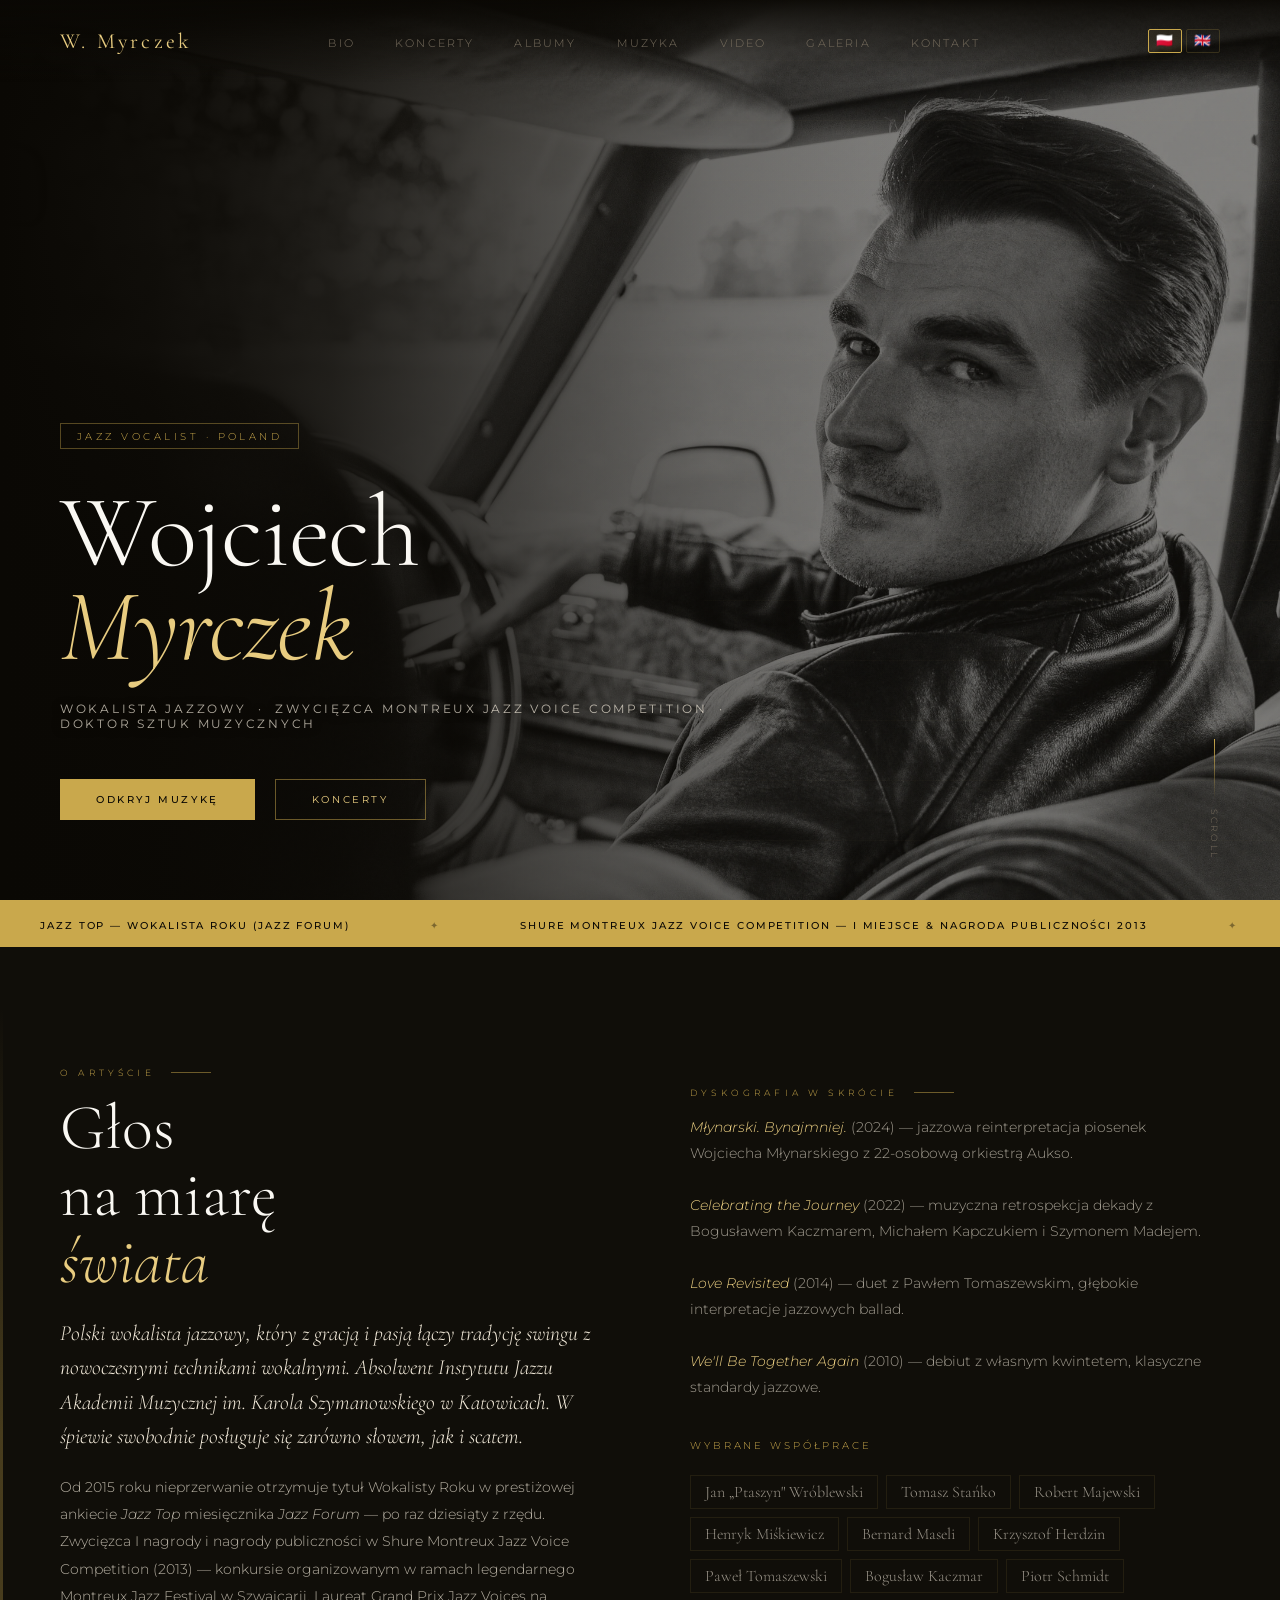
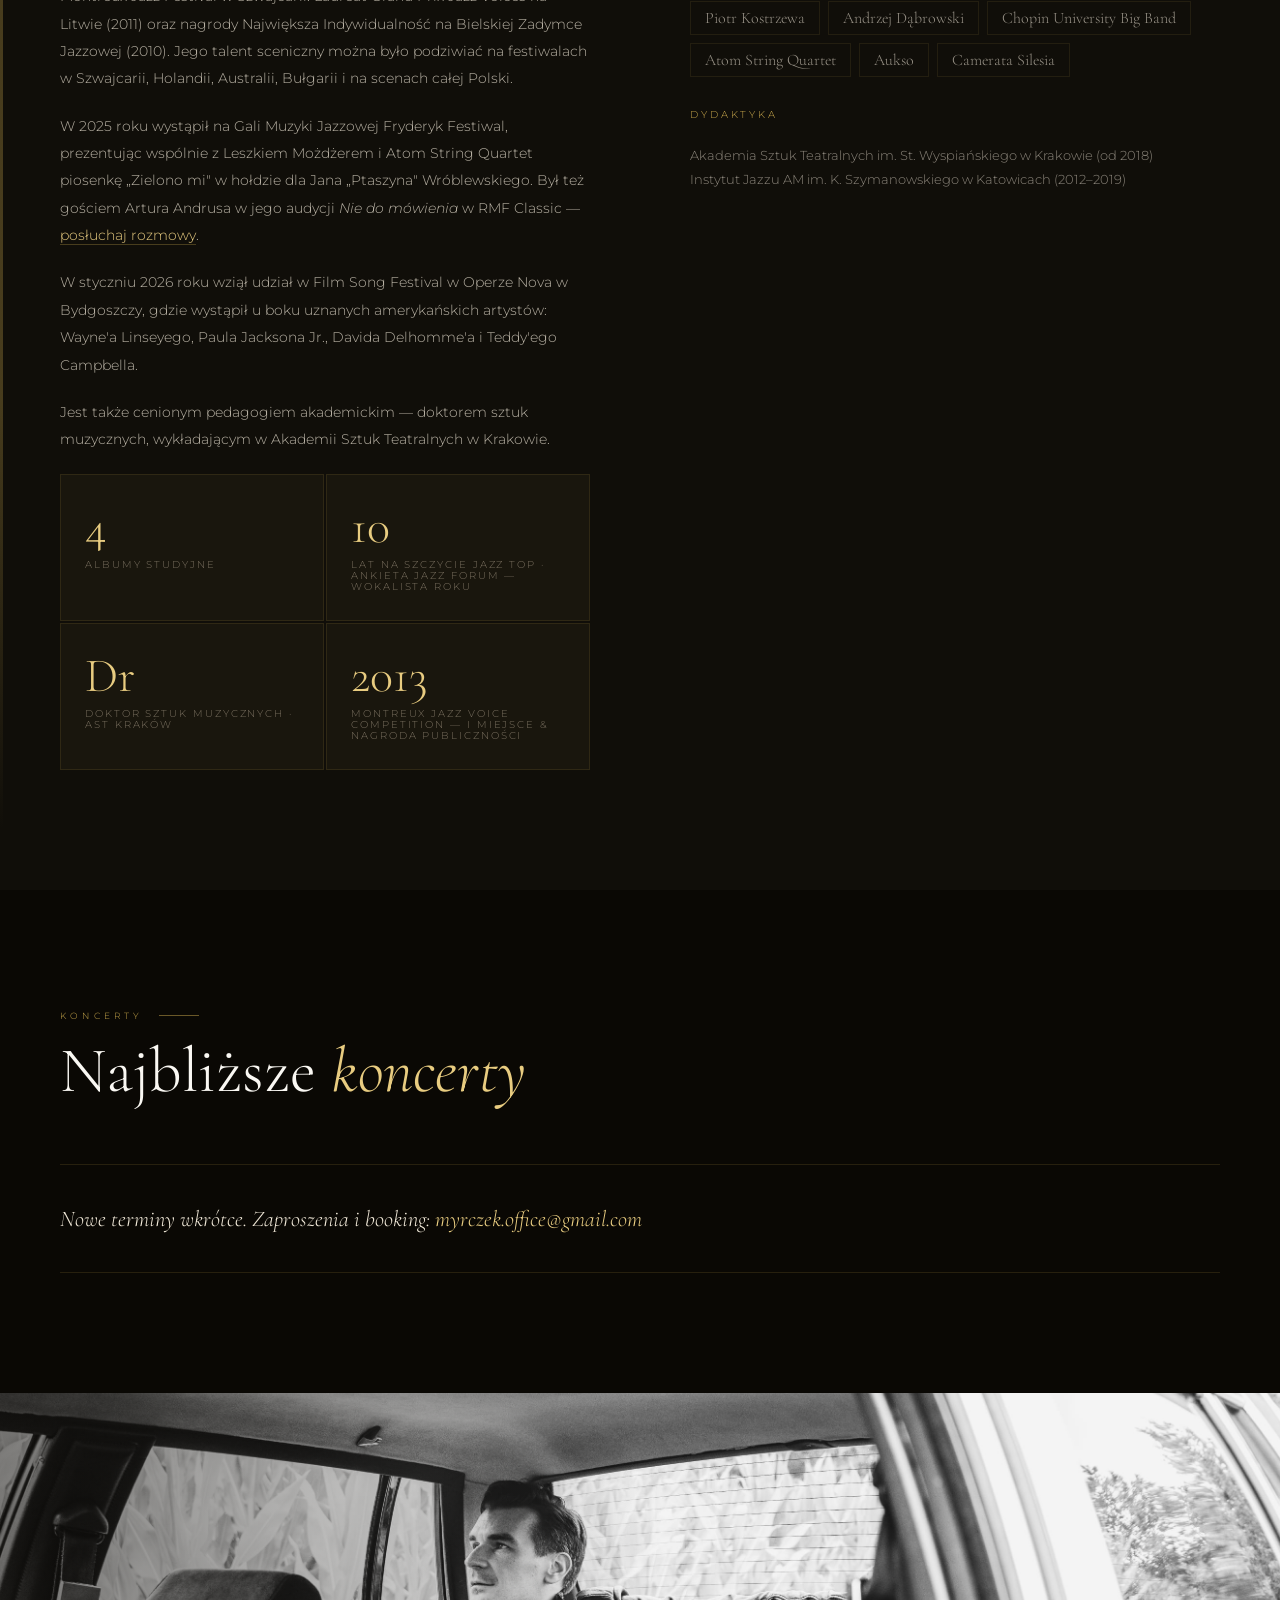
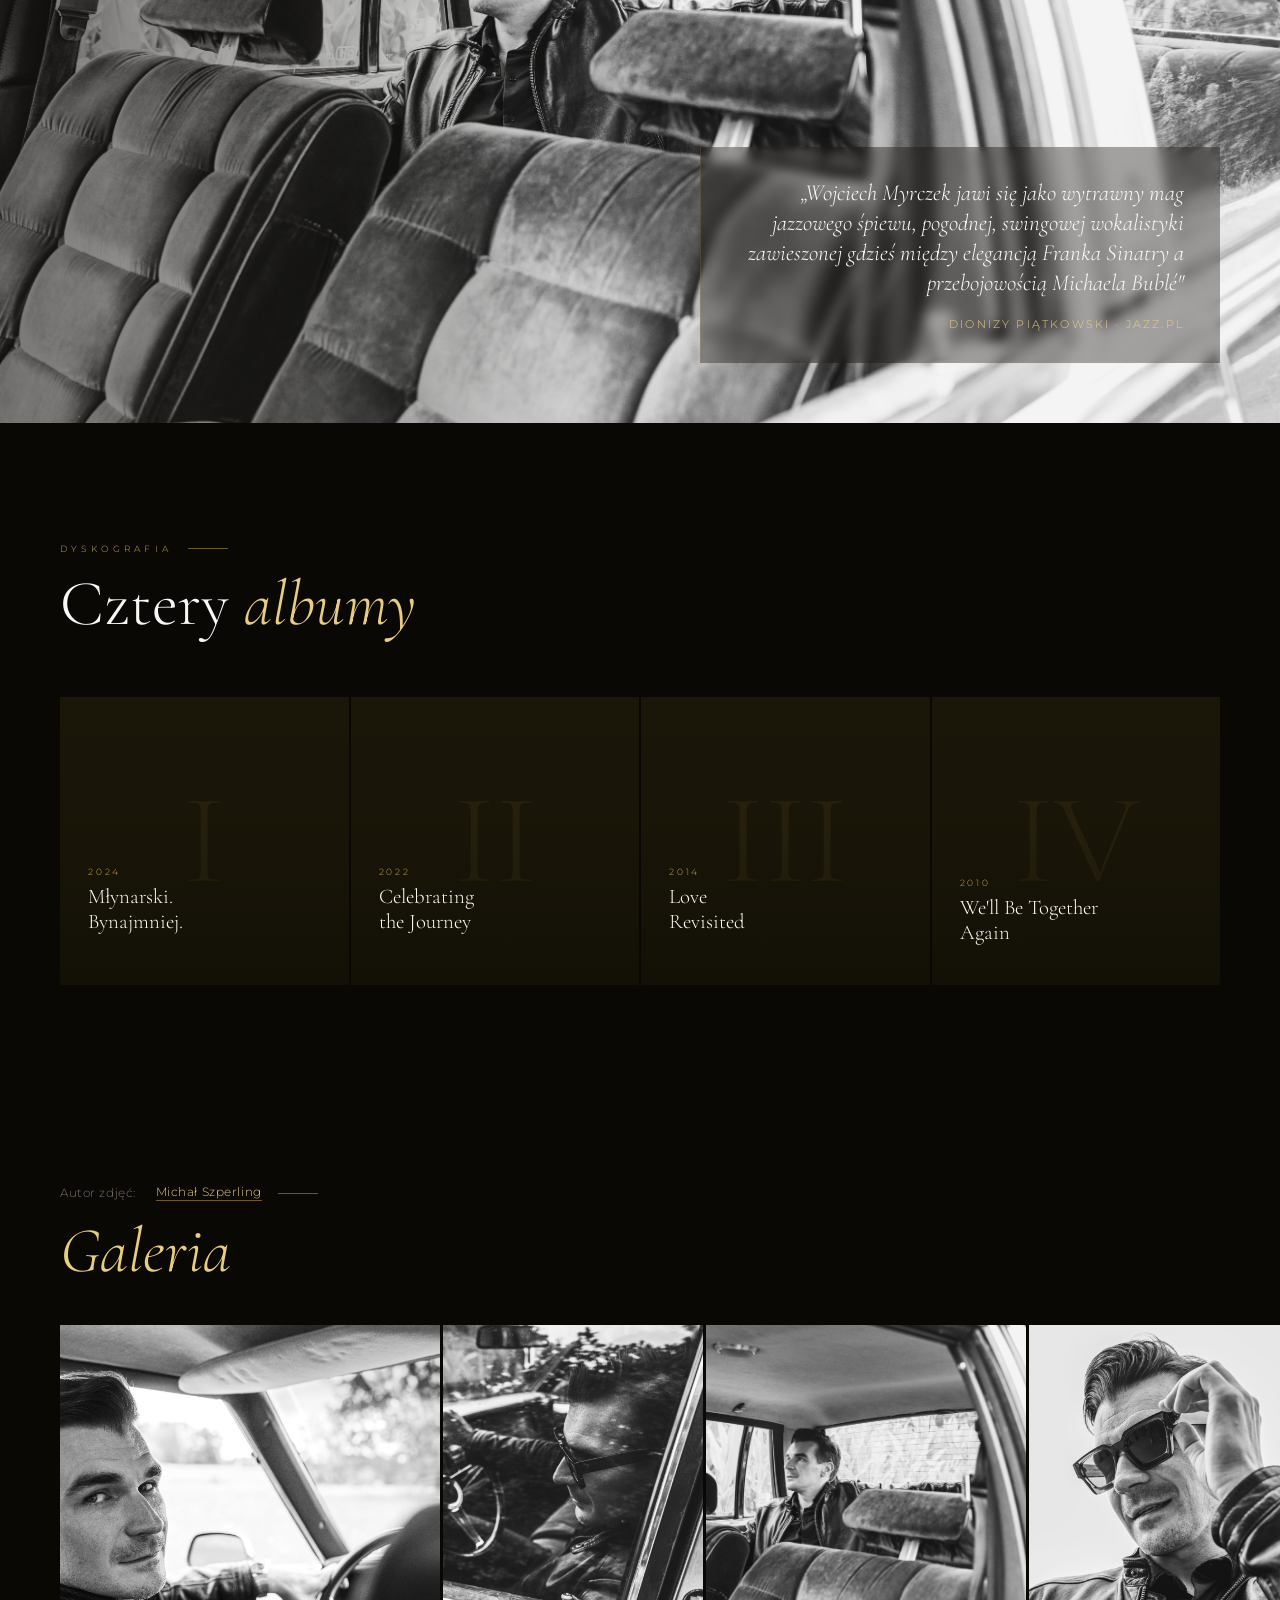
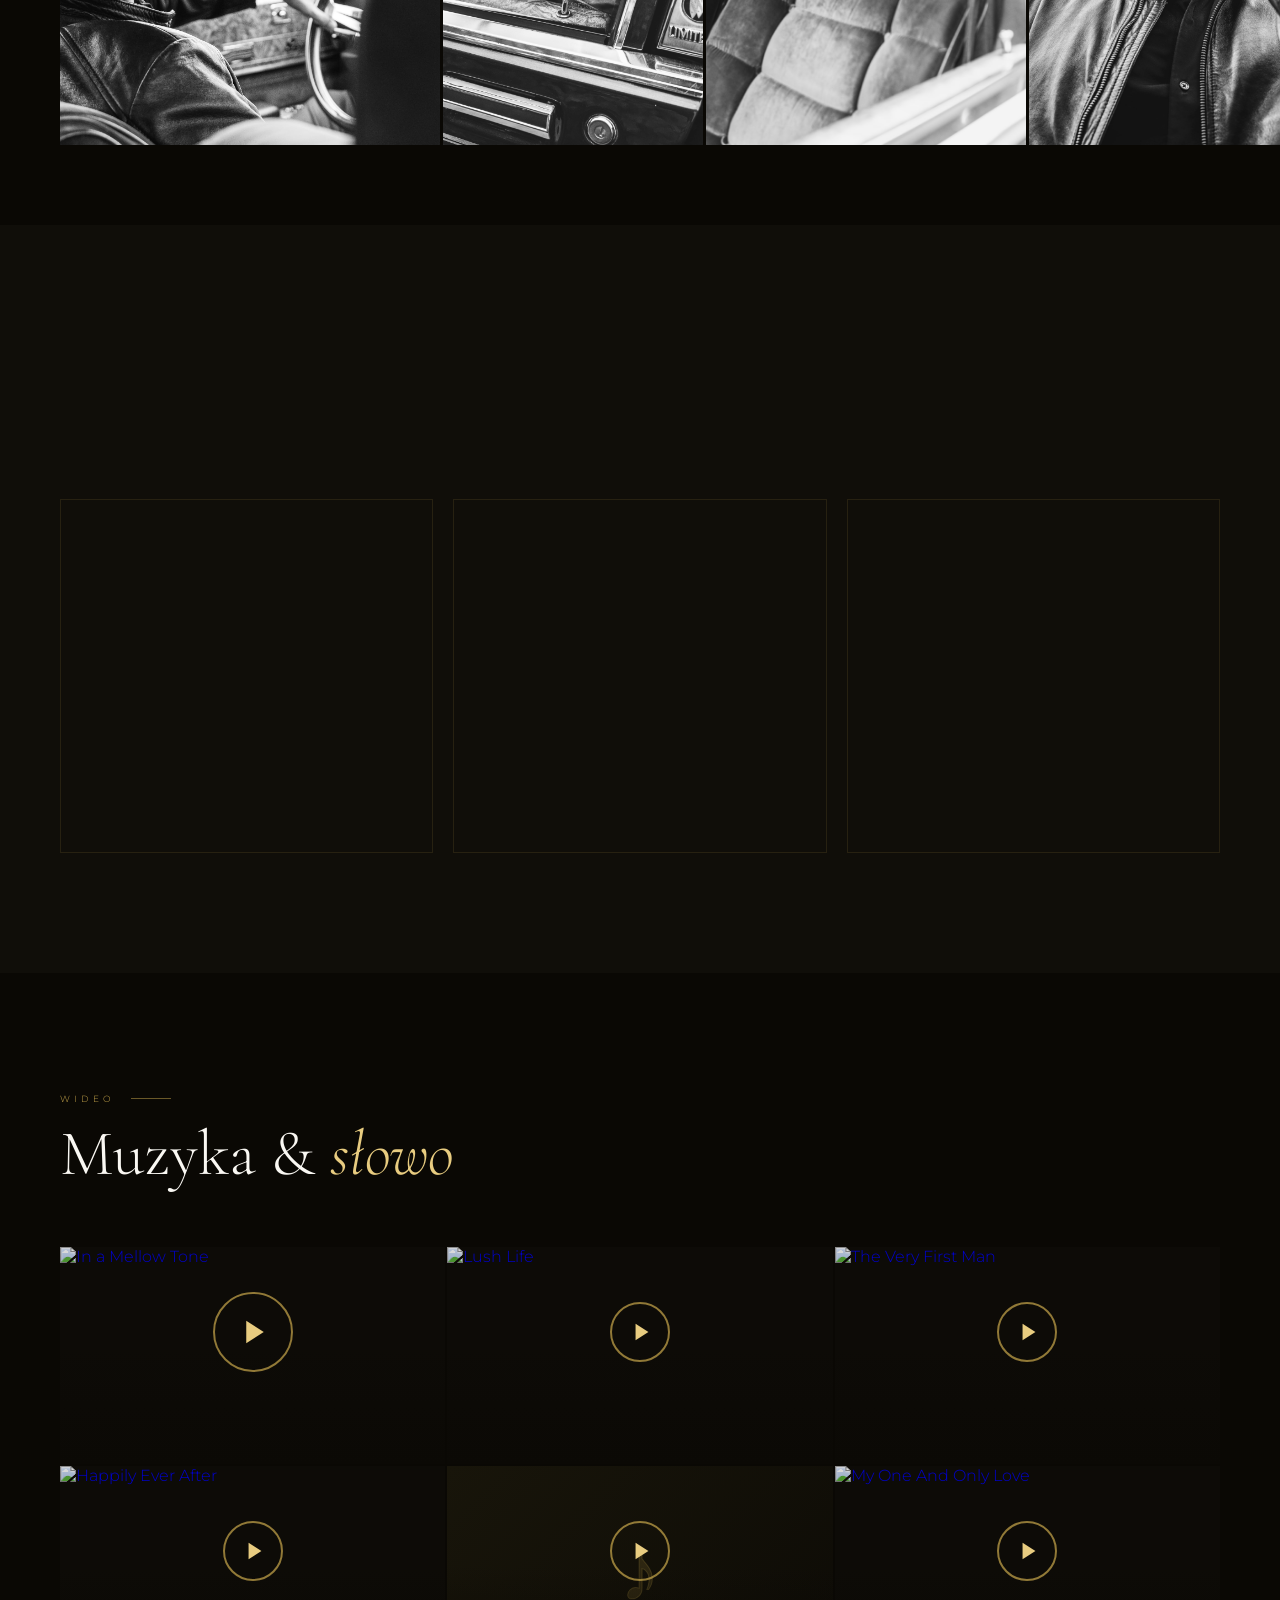
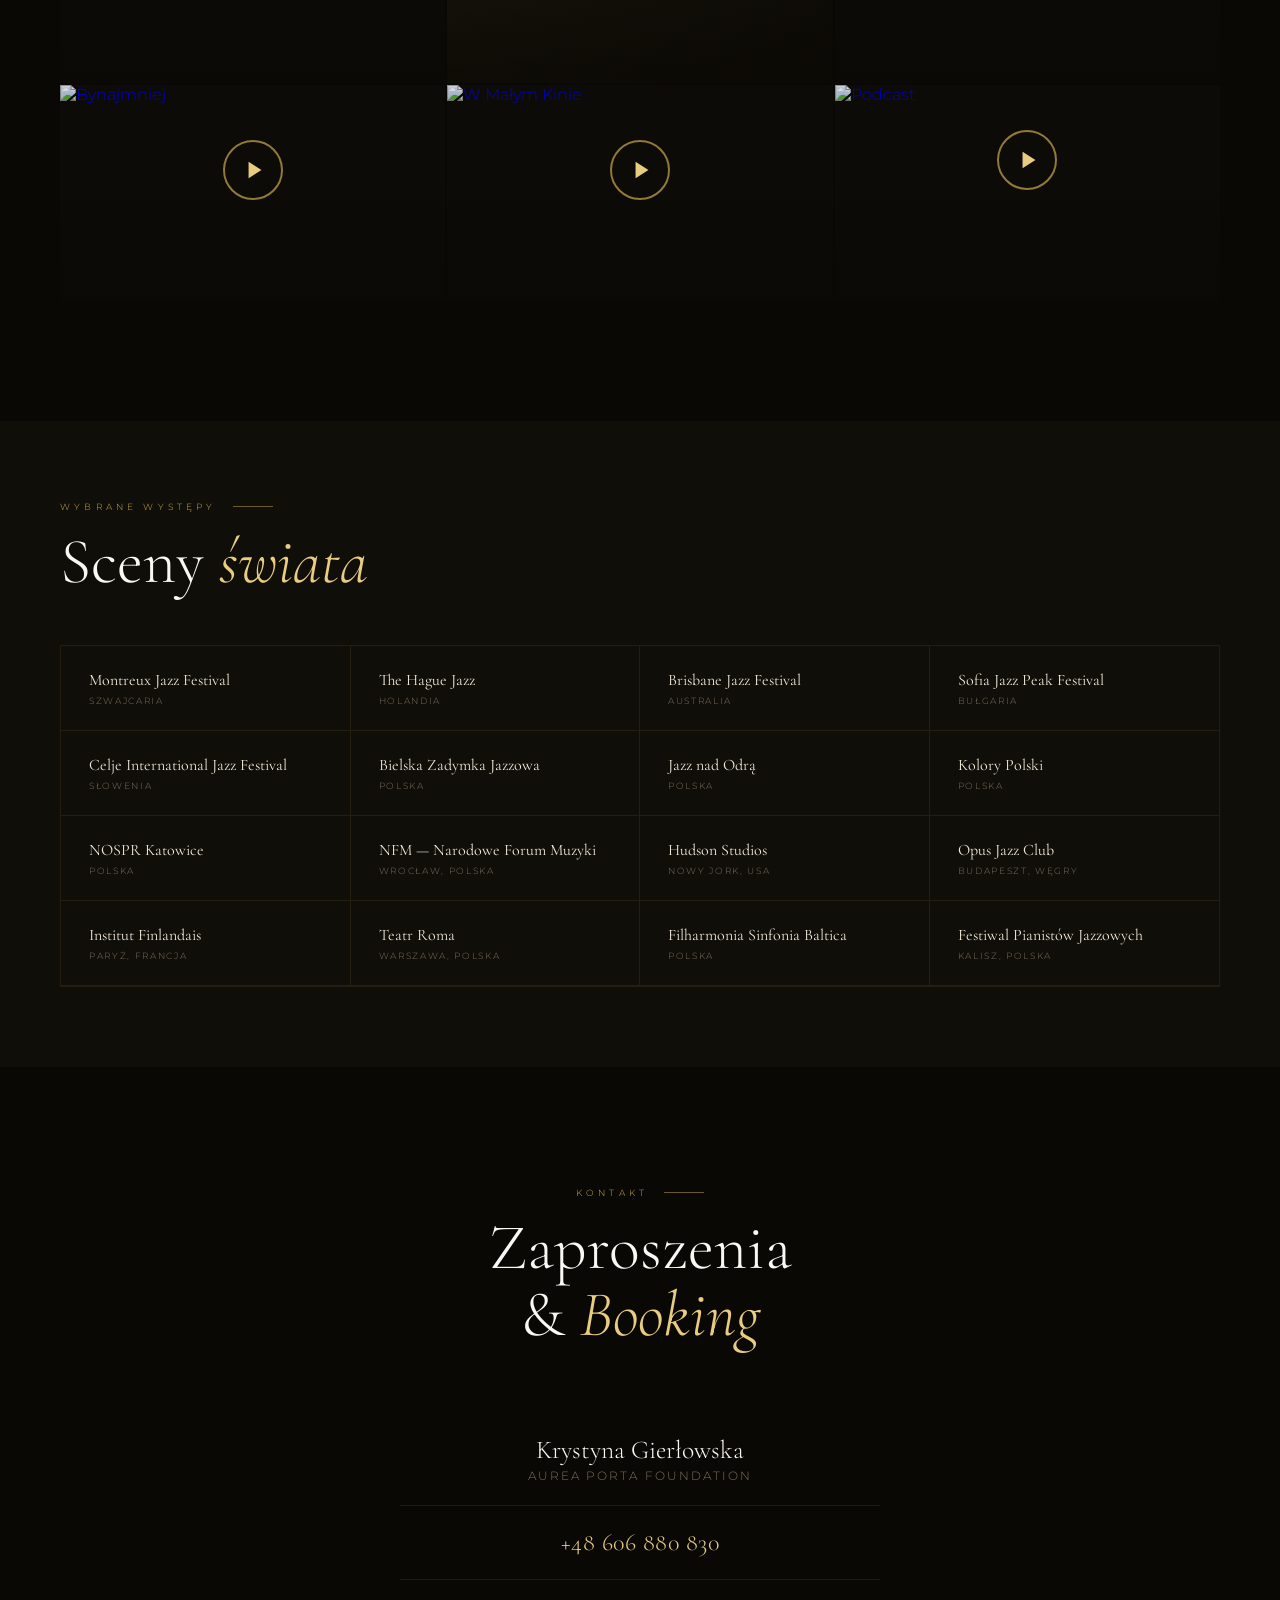
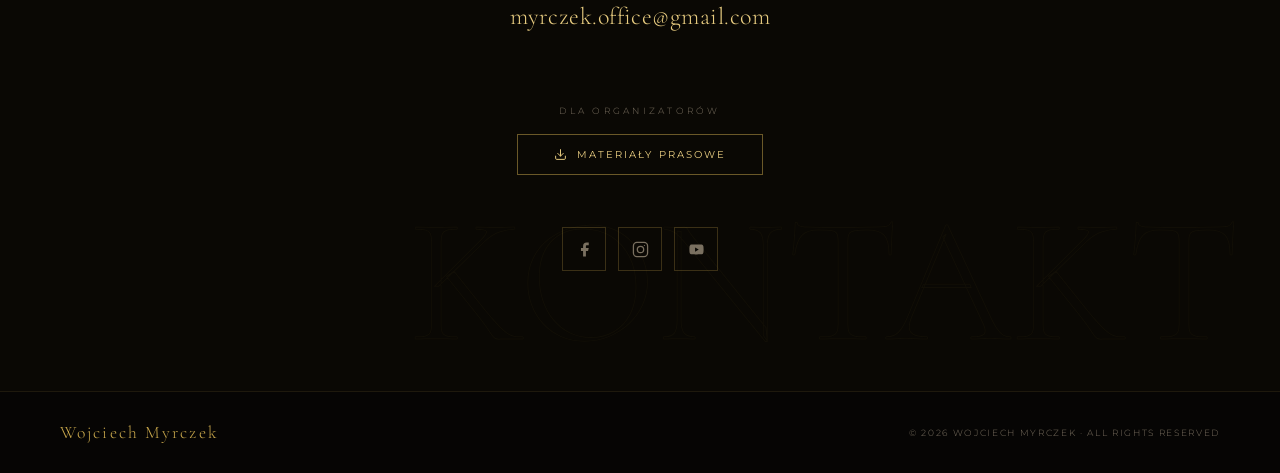
==== index.html @ 0b260fc8 "Nowa struktura: strona PL w /, EN w /en/, wspólne style.css i script.js, zdjęcia w /img/ Stare adres" ====
<!DOCTYPE html>
<html lang="pl">
<head>
<meta charset="UTF-8">
<meta name="viewport" content="width=device-width, initial-scale=1.0">
<meta name="google-site-verification" content="nGr7V4wvsmoVSJk0_-5LWlnEwExOBao1q_NPxGS70pc" />
<title>Wojciech Myrczek — Jazz Vocalist</title>
<meta name="description" content="Wojciech Myrczek – polski wokalista jazzowy. Zwycięzca Montreux Jazz Voice Competition. Wokalista Roku Jazz Forum 2015–2024. Doktor sztuk muzycznych.">
<link rel="canonical" href="https://myrczek.com/">
<link rel="alternate" hreflang="pl" href="https://myrczek.com/">
<link rel="alternate" hreflang="en" href="https://myrczek.com/en/">
<link rel="alternate" hreflang="x-default" href="https://myrczek.com/">
<meta property="og:type" content="website">
<meta property="og:title" content="Wojciech Myrczek — Jazz Vocalist">
<meta property="og:description" content="Wojciech Myrczek – polski wokalista jazzowy. Zwycięzca Montreux Jazz Voice Competition. Wokalista Roku Jazz Forum 2015–2024. Doktor sztuk muzycznych.">
<meta property="og:url" content="https://myrczek.com/">
<meta property="og:image" content="https://myrczek.com/img/photo_01.jpg">
<meta property="og:locale" content="pl_PL">
<meta name="theme-color" content="#0a0804">
<link rel="icon" type="image/svg+xml" href="img/favicon.svg">
<link rel="preconnect" href="https://fonts.googleapis.com">
<link href="https://fonts.googleapis.com/css2?family=Cormorant+Garamond:ital,wght@0,300;0,400;0,600;1,300;1,400&family=Montserrat:wght@300;400;500;700&display=swap" rel="stylesheet">
<link rel="stylesheet" href="style.css">
</head>
<body>



<!-- NAV -->
<nav id="navbar">
  <a class="nav-logo" href="#">W. Myrczek</a>
  <ul class="nav-links">
    <li><a href="#bio">Bio</a></li>
    <li><a href="#concerts">Koncerty</a></li>
    <li><a href="#discography">Albumy</a></li>
    <li><a href="#music">Muzyka</a></li>
    <li><a href="#video">Video</a></li>
    <li><a href="#gallery">Galeria</a></li>
    <li><a href="#contact">Kontakt</a></li>
  </ul>
  <div class="lang-switcher">
    <a href="./" class="lang-btn active" hreflang="pl" aria-label="Polski"><span class="lang-flag">🇵🇱</span></a>
    <a href="en/" class="lang-btn" hreflang="en" aria-label="English"><span class="lang-flag">🇬🇧</span></a>
  </div>
  <button class="nav-hamburger" id="hamburger" aria-label="Menu">
    <span></span><span></span><span></span>
  </button>
</nav>

<!-- MOBILE MENU OVERLAY -->
<div class="nav-mobile-overlay" id="mobileMenu">
  <a href="#bio" class="mobile-link">Bio</a>
  <a href="#concerts" class="mobile-link">Koncerty</a>
  <a href="#discography" class="mobile-link">Albumy</a>
  <a href="#music" class="mobile-link">Muzyka</a>
  <a href="#video" class="mobile-link">Video</a>
  <a href="#gallery" class="mobile-link">Galeria</a>
  <a href="#contact" class="mobile-link">Kontakt</a>
</div>

<!-- HERO -->
<section id="hero">
  <div class="hero-bg"></div>
  <div class="hero-photo-bg"></div>
  <div class="hero-photo-gradient"></div>
  <div class="hero-grain"></div>
  <div class="hero-lines"></div>

  <div class="hero-content">
    <div class="hero-tag">Jazz Vocalist · Poland</div>
    <h1 class="hero-name">Wojciech<br><em>Myrczek</em></h1>
    <p class="hero-desc">Wokalista jazzowy &nbsp;·&nbsp; Zwycięzca Montreux Jazz Voice Competition &nbsp;·&nbsp; <span style="white-space:nowrap">Doktor sztuk muzycznych</span></p>
    <div class="hero-cta">
      <a href="#music" class="btn-primary">Odkryj muzykę</a>
      <a href="#concerts" class="btn-outline">Koncerty</a>
    </div>
  </div>
  <div class="hero-scroll">
    <div class="scroll-line"></div>
    <span>Scroll</span>
  </div>
</section>

<!-- AWARDS TICKER -->
<div id="awards-bar">
  <div class="ticker-inner">
    <span class="ticker-item">Jazz Top — Wokalista Roku (Jazz Forum)</span>
    <span class="ticker-item ticker-sep">✦</span>
    <span class="ticker-item">Shure Montreux Jazz Voice Competition — I Miejsce &amp; Nagroda Publiczności 2013</span>
    <span class="ticker-item ticker-sep">✦</span>
    <span class="ticker-item">Grand Prix Jazz Voices Lithuania 2011</span>
    <span class="ticker-item ticker-sep">✦</span>
    <span class="ticker-item">Największa Indywidualność — Bielska Zadymka Jazzowa 2010</span>
    <span class="ticker-item ticker-sep">✦</span>
    <span class="ticker-item">Grand Prix Jazz Melomani 2014</span>
    <span class="ticker-item ticker-sep">✦</span>
    <span class="ticker-item">Doktor Sztuk Muzycznych</span>
    <span class="ticker-item ticker-sep">✦</span>
    <!-- Duplicate for seamless loop -->
    <span class="ticker-item">Jazz Top — Wokalista Roku (Jazz Forum)</span>
    <span class="ticker-item ticker-sep">✦</span>
    <span class="ticker-item">Shure Montreux Jazz Voice Competition — I Miejsce &amp; Nagroda Publiczności 2013</span>
    <span class="ticker-item ticker-sep">✦</span>
    <span class="ticker-item">Grand Prix Jazz Voices Lithuania 2011</span>
    <span class="ticker-item ticker-sep">✦</span>
    <span class="ticker-item">Największa Indywidualność — Bielska Zadymka Jazzowa 2010</span>
    <span class="ticker-item ticker-sep">✦</span>
    <span class="ticker-item">Grand Prix Jazz Melomani 2014</span>
    <span class="ticker-item ticker-sep">✦</span>
    <span class="ticker-item">Doktor Sztuk Muzycznych</span>
    <span class="ticker-item ticker-sep">✦</span>
  </div>
</div>

<!-- BIO -->
<section id="bio">
  <div class="bio-text reveal">
    <div class="section-label">O artyście</div>
    <h2 class="section-title">Głos<br>na miarę<br><em>świata</em></h2>
    <p>Polski wokalista jazzowy, który z gracją i pasją łączy tradycję swingu z nowoczesnymi technikami wokalnymi. Absolwent Instytutu Jazzu Akademii Muzycznej im. Karola Szymanowskiego w Katowicach. W śpiewie swobodnie posługuje się zarówno słowem, jak i scatem.</p>
    <p>Od 2015 roku nieprzerwanie otrzymuje tytuł Wokalisty Roku w prestiżowej ankiecie <em>Jazz Top</em> miesięcznika <em>Jazz Forum</em> — po raz dziesiąty z rzędu. Zwycięzca I nagrody i nagrody publiczności w Shure Montreux Jazz Voice Competition (2013) — konkursie organizowanym w ramach legendarnego Montreux Jazz Festival w Szwajcarii. Laureat Grand Prix Jazz Voices na Litwie (2011) oraz nagrody Największa Indywidualność na Bielskiej Zadymce Jazzowej (2010). Jego talent sceniczny można było podziwiać na festiwalach w Szwajcarii, Holandii, Australii, Bułgarii i na scenach całej Polski.</p>
    <p>W 2025 roku wystąpił na Gali Muzyki Jazzowej Fryderyk Festiwal, prezentując wspólnie z Leszkiem Możdżerem i Atom String Quartet piosenkę „Zielono mi" w hołdzie dla Jana „Ptaszyna" Wróblewskiego. Był też gościem Artura Andrusa w jego audycji <em>Nie do mówienia</em> w RMF Classic — <a href="https://www.rmfclassic.pl/program/NieDoMowienia-czyli-rozmowy-niezobowiazujace-Artura-Andrusa,697,s,54632.html" target="_blank" rel="noopener" style="color:var(--gold-light); text-decoration:none; border-bottom:1px solid rgba(201,168,76,0.3);">posłuchaj rozmowy</a>.</p>
    <p>W styczniu 2026 roku wziął udział w Film Song Festival w Operze Nova w Bydgoszczy, gdzie wystąpił u boku uznanych amerykańskich artystów: Wayne'a Linseyego, Paula Jacksona Jr., Davida Delhomme'a i Teddy'ego Campbella.</p>
    <p>Jest także cenionym pedagogiem akademickim — doktorem sztuk muzycznych, wykładającym w Akademii Sztuk Teatralnych w Krakowie.</p>
    <div class="bio-stats">
      <div class="stat-card">
        <div class="stat-num">4</div>
        <div class="stat-label">albumy studyjne</div>
      </div>
      <div class="stat-card">
        <div class="stat-num">10</div>
        <div class="stat-label">lat na szczycie Jazz Top · ankieta Jazz Forum — Wokalista Roku</div>
      </div>
      <div class="stat-card">
        <div class="stat-num">Dr</div>
        <div class="stat-label">doktor sztuk muzycznych · AST Kraków</div>
      </div>
      <div class="stat-card">
        <div class="stat-num">2013</div>
        <div class="stat-label">Montreux Jazz Voice Competition — I miejsce &amp; Nagroda Publiczności</div>
      </div>
    </div>
  </div>
  <div class="bio-right reveal reveal-delay-1">
    <div class="section-label">Dyskografia w skrócie</div>
    <p style="font-size:0.88rem; line-height:1.85; color:rgba(240,232,216,0.65); margin-top:8px;">
      <em style="color:var(--gold-light);">Młynarski. Bynajmniej.</em> (2024) — jazzowa reinterpretacja piosenek Wojciecha Młynarskiego z 22-osobową orkiestrą Aukso.<br><br>
      <em style="color:var(--gold-light);">Celebrating the Journey</em> (2022) — muzyczna retrospekcja dekady z Bogusławem Kaczmarem, Michałem Kapczukiem i Szymonem Madejem.<br><br>
      <em style="color:var(--gold-light);">Love Revisited</em> (2014) — duet z Pawłem Tomaszewskim, głębokie interpretacje jazzowych ballad.<br><br>
      <em style="color:var(--gold-light);">We'll Be Together Again</em> (2010) — debiut z własnym kwintetem, klasyczne standardy jazzowe.
    </p>
    <div class="collabs-title">Wybrane współprace</div>
    <ul class="collab-list">
      <li>Jan „Ptaszyn" Wróblewski</li>
      <li>Tomasz Stańko</li>
      <li>Robert Majewski</li>
      <li>Henryk Miśkiewicz</li>
      <li>Bernard Maseli</li>
      <li>Krzysztof Herdzin</li>
      <li>Paweł Tomaszewski</li>
      <li>Bogusław Kaczmar</li>
      <li>Piotr Schmidt</li>
      <li>Piotr Kostrzewa</li>
      <li>Andrzej Dąbrowski</li>
      <li>Chopin University Big Band</li>
      <li>Atom String Quartet</li>
      <li>Aukso</li>
      <li>Camerata Silesia</li>
    </ul>
    <div class="collabs-title" style="margin-top:32px;">Dydaktyka</div>
    <p style="font-size:0.82rem; line-height:1.8; color:rgba(240,232,216,0.55);">
      Akademia Sztuk Teatralnych im. St. Wyspiańskiego w Krakowie (od 2018)<br>
      Instytut Jazzu AM im. K. Szymanowskiego w Katowicach (2012–2019)
    </p>
  </div>
</section>

<!-- KONCERTY (widget: kalendarz Google „KONCERTY PUBLICZNE”) -->
<section id="concerts">
  <div class="section-label reveal">Koncerty</div>
  <h2 class="section-title reveal reveal-delay-1">Najbliższe <em>koncerty</em></h2>
  <div id="gigs"><p class="gig-loading">Wczytywanie…</p></div>
</section>

<!-- PHOTO SEPARATOR -->
<div class="photo-separator">
  <img src="img/photo_05.jpg" alt="Wojciech Myrczek" style="object-position: 25% center;">
  <div class="photo-separator-overlay" style="background: linear-gradient(to left, rgba(10,8,4,0.0) 0%, rgba(10,8,4,0.0) 50%, rgba(10,8,4,0.25) 75%, rgba(10,8,4,0.5) 100%);"></div>
  <div class="photo-separator-text" style="left:auto; right:60px; text-align:right; max-width:520px; background: rgba(10,8,4,0.35); backdrop-filter: blur(6px); -webkit-backdrop-filter: blur(6px); padding: 32px 36px; border-left: 1px solid rgba(201,168,76,0.2);">
    <blockquote style="font-size:clamp(1rem,1.8vw,1.5rem); color: var(--white);">„Wojciech Myrczek jawi się jako wytrawny mag jazzowego śpiewu, pogodnej, swingowej wokalistyki zawieszonej gdzieś między elegancją Franka Sinatry a przebojowością Michaela Bublé"</blockquote>
    <cite style="color: var(--gold-light); font-size: 0.68rem; letter-spacing: 0.2em; text-transform: uppercase;">Dionizy Piątkowski · jazz.pl</cite>
  </div>
</div>

<!-- DISCOGRAPHY -->
<section id="discography">
  <div class="section-label reveal">Dyskografia</div>
  <h2 class="section-title reveal reveal-delay-1">Cztery <em>albumy</em></h2>
  <div class="albums-grid">
    <a class="album-card reveal" href="https://open.spotify.com/album/1Q1IlOzLosQtui8Yl2ic03" target="_blank" rel="noopener" style="text-decoration:none; display:block;">
      <div class="album-cover">
        <div class="album-art"><div class="album-num">I</div></div>
        <img class="album-cover-img" src="https://www.sjrecords.eu/sites/default/files/styles/okladka_500x500/public/myrczek_schmidt_quintet_-_mlynarski._bynajmniej._front_cover.jpg" alt="Młynarski. Bynajmniej." onerror="this.style.display='none'">
        <div class="album-overlay">
          <div class="album-year">2024</div>
          <div class="album-title">Młynarski.<br>Bynajmniej.</div>
          <span class="album-listen">Słuchaj na Spotify</span>
        </div>
      </div>
    </a>
    <a class="album-card reveal reveal-delay-1" href="https://open.spotify.com/album/4rGHpMm7eetsK0WCP9mJiZ" target="_blank" rel="noopener" style="text-decoration:none; display:block;">
      <div class="album-cover">
        <div class="album-art"><div class="album-num">II</div></div>
        <img class="album-cover-img" src="https://f4.bcbits.com/img/a4021033098_5.jpg" alt="Celebrating the Journey" onerror="this.style.display='none'">
        <div class="album-overlay">
          <div class="album-year">2022</div>
          <div class="album-title">Celebrating<br>the Journey</div>
          <span class="album-listen">Słuchaj na Spotify</span>
        </div>
      </div>
    </a>
    <a class="album-card reveal reveal-delay-2" href="https://open.spotify.com/album/3JOu6o6KefVFTuERdx7lAf" target="_blank" rel="noopener" style="text-decoration:none; display:block;">
      <div class="album-cover">
        <div class="album-art"><div class="album-num">III</div></div>
        <img class="album-cover-img" src="https://store.for-tune.pl/image/cache/data/cover/fortune/cover_0038-1429x1419.jpg" alt="Love Revisited" onerror="this.style.display='none'">
        <div class="album-overlay">
          <div class="album-year">2014</div>
          <div class="album-title">Love<br>Revisited</div>
          <span class="album-listen">Słuchaj na Spotify</span>
        </div>
      </div>
    </a>
    <div class="album-card reveal reveal-delay-3">
      <div class="album-cover">
        <div class="album-art"><div class="album-num">IV</div></div>
        <img class="album-cover-img" src="https://blogger.googleusercontent.com/img/b/R29vZ2xl/AVvXsEiEqf7oca_ymB0zHklhKJNktgzSg77VsrhsnMgL5tDizqLbcVQksVaVtNHQHRF24U7Pbur1w3mAYlkEKkjLZ5u27ENGSll60QS5aahbukvQpcQLaGn5gKcSpuLHk_ikxD1aIfw99yXW5rVB/w1200-h630-p-k-no-nu/myrczek1.jpg" alt="We'll Be Together Again" onerror="this.style.display='none'">
        <div class="album-overlay">
          <div class="album-year">2010</div>
          <div class="album-title">We'll Be Together<br>Again</div>
        </div>
      </div>
    </div>
  </div>
</section>

<!-- GALLERY -->
<section id="gallery">
  <div class="gallery-header">
    <div class="section-label reveal" style="text-transform:none; letter-spacing:0.05em; font-size:0.72rem; color:var(--muted);">
      Autor zdjęć:&nbsp;<a href="https://www.instagram.com/michalszperling/" target="_blank" rel="noopener" style="color:var(--gold-light); text-decoration:none; border-bottom:1px solid rgba(201,168,76,0.5); padding-bottom:1px; transition:color .3s; font-family:'Montserrat',sans-serif; letter-spacing:0.05em;">Michał Szperling</a>
    </div>
    <h2 class="section-title reveal reveal-delay-1"><em>Galeria</em></h2>
  </div>
  <div class="gallery-strip" id="galleryStrip">
    <div class="gallery-item">
      <img src="img/photo_04.jpg" alt="Wojciech Myrczek">
      <div class="gallery-item-overlay"></div>
    </div>
    <div class="gallery-item">
      <img src="img/photo_03.jpg" alt="Wojciech Myrczek">
      <div class="gallery-item-overlay"></div>
    </div>
    <div class="gallery-item">
      <img src="img/photo_05.jpg" alt="Wojciech Myrczek">
      <div class="gallery-item-overlay"></div>
    </div>
    <div class="gallery-item">
      <img src="img/photo_01.jpg" alt="Wojciech Myrczek">
      <div class="gallery-item-overlay"></div>
    </div>
    <div class="gallery-item">
      <img src="img/photo_07.jpg" alt="Wojciech Myrczek">
      <div class="gallery-item-overlay"></div>
    </div>
    <div class="gallery-item">
      <img src="img/photo_02.jpg" alt="Wojciech Myrczek">
      <div class="gallery-item-overlay"></div>
    </div>
  </div>
</section>

<!-- MUSIC / SPOTIFY -->
<section id="music">
  <div class="section-label reveal">Streaming</div>
  <h2 class="section-title reveal reveal-delay-1">Słuchaj <em>teraz</em></h2>
  <div class="music-inner">
    <div class="spotify-wrap reveal">
      <iframe style="border-radius:0px" src="https://open.spotify.com/embed/playlist/4JOK1lb1Wq0ZcAk6sL2f3X?utm_source=generator&theme=0" width="100%" height="352" frameBorder="0" allowfullscreen="" allow="autoplay; clipboard-write; encrypted-media; fullscreen; picture-in-picture" loading="lazy"></iframe>
    </div>
    <div class="spotify-wrap reveal reveal-delay-1">
      <iframe style="border-radius:0px" src="https://open.spotify.com/embed/album/1Q1IlOzLosQtui8Yl2ic03?utm_source=generator&theme=0" width="100%" height="352" frameBorder="0" allowfullscreen="" allow="autoplay; clipboard-write; encrypted-media; fullscreen; picture-in-picture" loading="lazy"></iframe>
    </div>
    <div class="spotify-wrap reveal reveal-delay-2">
      <iframe style="border-radius:0px" src="https://open.spotify.com/embed/album/4rGHpMm7eetsK0WCP9mJiZ?utm_source=generator&theme=0" width="100%" height="352" frameBorder="0" allowfullscreen="" allow="autoplay; clipboard-write; encrypted-media; fullscreen; picture-in-picture" loading="lazy"></iframe>
    </div>
  </div>
</section>

<!-- VIDEO -->
<section id="video">
  <div class="section-label reveal">Wideo</div>
  <h2 class="section-title reveal reveal-delay-1">Muzyka & <em>słowo</em></h2>
  <div class="video-grid">

    <a class="video-card reveal" href="https://youtu.be/aAZbRwnMEhY" target="_blank" rel="noopener">
      <img class="video-thumb" src="https://img.youtube.com/vi/aAZbRwnMEhY/maxresdefault.jpg" alt="In a Mellow Tone">
      <div class="video-card-overlay">
        <div class="video-play-btn"><svg viewBox="0 0 24 24"><polygon points="5,3 19,12 5,21"/></svg></div>
        <span class="video-title">In a Mellow Tone</span>
        <span class="video-yt-label">YouTube</span>
      </div>
    </a>

    <a class="video-card reveal" href="https://youtu.be/iKE17xJpGcc" target="_blank" rel="noopener">
      <img class="video-thumb" src="https://img.youtube.com/vi/iKE17xJpGcc/maxresdefault.jpg" alt="Lush Life">
      <div class="video-card-overlay">
        <div class="video-play-btn"><svg viewBox="0 0 24 24"><polygon points="5,3 19,12 5,21"/></svg></div>
        <span class="video-title">Lush Life (feat. Bogusław Kaczmar)</span>
        <span class="video-yt-label">YouTube</span>
      </div>
    </a>

    <a class="video-card reveal" href="https://youtu.be/QsvL_Qu_u9g" target="_blank" rel="noopener">
      <img class="video-thumb" src="https://img.youtube.com/vi/QsvL_Qu_u9g/maxresdefault.jpg" alt="The Very First Man">
      <div class="video-card-overlay">
        <div class="video-play-btn"><svg viewBox="0 0 24 24"><polygon points="5,3 19,12 5,21"/></svg></div>
        <span class="video-title">The Very First Man — Live Looping Session</span>
        <span class="video-yt-label">YouTube</span>
      </div>
    </a>

    <a class="video-card reveal" href="https://youtu.be/6_2GD4rb-QE" target="_blank" rel="noopener">
      <img class="video-thumb" src="https://img.youtube.com/vi/6_2GD4rb-QE/maxresdefault.jpg" alt="Happily Ever After">
      <div class="video-card-overlay">
        <div class="video-play-btn"><svg viewBox="0 0 24 24"><polygon points="5,3 19,12 5,21"/></svg></div>
        <span class="video-title">Happily Ever After</span>
        <span class="video-yt-label">YouTube</span>
      </div>
    </a>

    <a class="video-card reveal" href="https://youtu.be/OoZcPMq35FQ" target="_blank" rel="noopener">
      <img class="video-thumb" src="https://img.youtube.com/vi/OoZcPMq35FQ/maxresdefault.jpg" alt="Body and Soul"
           onerror="this.style.display='none'; this.nextElementSibling.style.display='flex'">
      <div class="video-fallback" style="display:none"><span class="video-fallback-letter">♪</span></div>
      <div class="video-card-overlay">
        <div class="video-play-btn"><svg viewBox="0 0 24 24"><polygon points="5,3 19,12 5,21"/></svg></div>
        <span class="video-title">Body and Soul</span>
        <span class="video-yt-label">YouTube</span>
      </div>
    </a>

    <a class="video-card reveal" href="https://youtu.be/c_L1hY0FK9I" target="_blank" rel="noopener">
      <img class="video-thumb" src="https://img.youtube.com/vi/c_L1hY0FK9I/maxresdefault.jpg" alt="My One And Only Love">
      <div class="video-card-overlay">
        <div class="video-play-btn"><svg viewBox="0 0 24 24"><polygon points="5,3 19,12 5,21"/></svg></div>
        <span class="video-title">My One And Only Love</span>
        <span class="video-yt-label">YouTube</span>
      </div>
    </a>

    <a class="video-card reveal" href="https://youtu.be/J0whf32wTCo" target="_blank" rel="noopener">
      <img class="video-thumb" src="https://img.youtube.com/vi/J0whf32wTCo/maxresdefault.jpg" alt="Bynajmniej">
      <div class="video-card-overlay">
        <div class="video-play-btn"><svg viewBox="0 0 24 24"><polygon points="5,3 19,12 5,21"/></svg></div>
        <span class="video-title">Bynajmniej</span>
        <span class="video-yt-label">YouTube</span>
      </div>
    </a>

    <a class="video-card reveal" href="https://www.youtube.com/watch?v=xmYHFIMl6Ps" target="_blank" rel="noopener">
      <img class="video-thumb" src="https://img.youtube.com/vi/xmYHFIMl6Ps/maxresdefault.jpg" alt="W Małym Kinie">
      <div class="video-card-overlay">
        <div class="video-play-btn"><svg viewBox="0 0 24 24"><polygon points="5,3 19,12 5,21"/></svg></div>
        <span class="video-title">W Małym Kinie</span>
        <span class="video-yt-label">YouTube</span>
      </div>
    </a>

    <a class="video-card reveal" href="https://www.youtube.com/watch?v=4yQ4thh2Thw" target="_blank" rel="noopener">
      <img class="video-thumb" src="https://img.youtube.com/vi/4yQ4thh2Thw/maxresdefault.jpg" alt="Podcast">
      <div class="video-card-overlay">
        <div class="video-play-btn"><svg viewBox="0 0 24 24"><polygon points="5,3 19,12 5,21"/></svg></div>
        <span class="video-title">Od przypadkowej lekcji do najlepszego wokalisty jazzowego w Polsce</span>
        <span class="video-yt-label">Podcast · YouTube</span>
      </div>
    </a>

  </div>
</section>

<!-- FESTIVALS -->
<section id="festivals">
  <div class="section-label reveal">Wybrane występy</div>
  <h2 class="section-title reveal reveal-delay-1">Sceny <em>świata</em></h2>
  <div class="festivals-inner reveal reveal-delay-2">
    <div class="festival-item">
      <div class="festival-name">Montreux Jazz Festival</div>
      <div class="festival-location">Szwajcaria</div>
    </div>
    <div class="festival-item">
      <div class="festival-name">The Hague Jazz</div>
      <div class="festival-location">Holandia</div>
    </div>
    <div class="festival-item">
      <div class="festival-name">Brisbane Jazz Festival</div>
      <div class="festival-location">Australia</div>
    </div>
    <div class="festival-item">
      <div class="festival-name">Sofia Jazz Peak Festival</div>
      <div class="festival-location">Bułgaria</div>
    </div>
    <div class="festival-item">
      <div class="festival-name">Celje International Jazz Festival</div>
      <div class="festival-location">Słowenia</div>
    </div>
    <div class="festival-item">
      <div class="festival-name">Bielska Zadymka Jazzowa</div>
      <div class="festival-location">Polska</div>
    </div>
    <div class="festival-item">
      <div class="festival-name">Jazz nad Odrą</div>
      <div class="festival-location">Polska</div>
    </div>
    <div class="festival-item">
      <div class="festival-name">Kolory Polski</div>
      <div class="festival-location">Polska</div>
    </div>
    <div class="festival-item">
      <div class="festival-name">NOSPR Katowice</div>
      <div class="festival-location">Polska</div>
    </div>
    <div class="festival-item">
      <div class="festival-name">NFM — Narodowe Forum Muzyki</div>
      <div class="festival-location">Wrocław, Polska</div>
    </div>
    <div class="festival-item">
      <div class="festival-name">Hudson Studios</div>
      <div class="festival-location">Nowy Jork, USA</div>
    </div>
    <div class="festival-item">
      <div class="festival-name">Opus Jazz Club</div>
      <div class="festival-location">Budapeszt, Węgry</div>
    </div>
    <div class="festival-item">
      <div class="festival-name">Institut Finlandais</div>
      <div class="festival-location">Paryż, Francja</div>
    </div>
    <div class="festival-item">
      <div class="festival-name">Teatr Roma</div>
      <div class="festival-location">Warszawa, Polska</div>
    </div>
    <div class="festival-item">
      <div class="festival-name">Filharmonia Sinfonia Baltica</div>
      <div class="festival-location">Polska</div>
    </div>
    <div class="festival-item">
      <div class="festival-name">Festiwal Pianistów Jazzowych</div>
      <div class="festival-location">Kalisz, Polska</div>
    </div>
  </div>
</section>

<!-- CONTACT -->
<section id="contact">
  <div class="section-label" style="justify-content:center;">Kontakt</div>
  <h2 class="section-title" style="text-align:center; margin-bottom:64px;">Zaproszenia<br>& <em>Booking</em></h2>

  <div class="contact-minimal reveal">
    <div class="contact-simple">
      <p class="contact-name">Krystyna Gierłowska</p>
      <p class="contact-org">Aurea Porta Foundation</p>
    </div>
    <div class="contact-divider"></div>
    <div class="contact-simple">
      <a href="tel:+48606880830" class="contact-item-link">+48 606 880 830</a>
    </div>
    <div class="contact-divider"></div>
    <div class="contact-simple">
      <a href="mailto:myrczek.office@gmail.com" class="contact-item-link">myrczek.office@gmail.com</a>
    </div>
  </div>

  <div class="press-kit-row reveal" style="position:relative; z-index:1; text-align:center; margin-bottom:52px;">
    <p style="font-size:0.58rem; letter-spacing:0.35em; text-transform:uppercase; color:var(--muted); margin-bottom:18px;">Dla organizatorów</p>
    <a href="https://drive.google.com/drive/folders/1zJhDMqpW6BSVBO6IKwX1rshKvJ6ZotFd" target="_blank" rel="noopener" class="btn-outline" style="display:inline-flex; align-items:center; gap:10px; letter-spacing:0.2em;">
      <svg width="13" height="13" viewBox="0 0 24 24" fill="none" stroke="currentColor" stroke-width="1.8" stroke-linecap="round" stroke-linejoin="round"><path d="M21 15v4a2 2 0 0 1-2 2H5a2 2 0 0 1-2-2v-4"/><polyline points="7 10 12 15 17 10"/><line x1="12" y1="15" x2="12" y2="3"/></svg>
      Materiały prasowe
    </a>
  </div>

  <div class="contact-social-row reveal reveal-delay-1">
    <a href="https://www.facebook.com/myrcz/" target="_blank" rel="noopener" class="social-link" title="Facebook">
      <svg viewBox="0 0 24 24" width="17" height="17" fill="currentColor"><path d="M18 2h-3a5 5 0 0 0-5 5v3H7v4h3v8h4v-8h3l1-4h-4V7a1 1 0 0 1 1-1h3z"/></svg>
    </a>
    <a href="https://www.instagram.com/myrcz_music/" target="_blank" rel="noopener" class="social-link" title="Instagram">
      <svg viewBox="0 0 24 24" width="17" height="17" fill="none" stroke="currentColor" stroke-width="1.8" stroke-linecap="round" stroke-linejoin="round">
        <rect x="2" y="2" width="20" height="20" rx="5"/>
        <circle cx="12" cy="12" r="4.5"/>
        <rect x="16.8" y="5.8" width="1.4" height="1.4" rx="0.3" fill="currentColor" stroke="none"/>
      </svg>
    </a>
    <a href="https://www.youtube.com/channel/UCPqUk4sIizwD2QzNYMDUQ6w" target="_blank" rel="noopener" class="social-link" title="YouTube">
      <svg viewBox="0 0 24 24" width="17" height="17" fill="currentColor"><path d="M21.8 8s-.2-1.4-.8-2c-.8-.8-1.6-.8-2-.9C16.2 5 12 5 12 5s-4.2 0-7 .1c-.4.1-1.2.1-2 .9-.6.6-.8 2-.8 2S2 9.6 2 11.2v1.5c0 1.6.2 3.2.2 3.2s.2 1.4.8 2c.8.8 1.8.8 2.3.9C6.8 19 12 19 12 19s4.2 0 7-.2c.4-.1 1.2-.1 2-.9.6-.6.8-2 .8-2s.2-1.6.2-3.2v-1.5C22 9.6 21.8 8 21.8 8zM10 15V9l5.2 3L10 15z"/></svg>
    </a>
  </div>
</section>

<!-- FOOTER -->
<footer>
  <a class="footer-logo" href="#">Wojciech Myrczek</a>
  <p>© 2026 Wojciech Myrczek · All Rights Reserved</p>
</footer>

<!-- LIGHTBOX -->
<div class="lightbox" id="lightbox">
  <button class="lightbox-close" id="lbClose">×</button>
  <button class="lightbox-nav lightbox-prev" id="lbPrev">‹</button>
  <img src="" id="lbImg" alt="">
  <button class="lightbox-nav lightbox-next" id="lbNext">›</button>
  <span class="lightbox-counter" id="lbCounter"></span>
</div>

<script src="script.js"></script>
</body>
</html>
---- style.css ----
/* Wspólny wygląd strony myrczek.com (PL i EN) */
:root {
  --bg: #0a0804;
  --bg2: #100e09;
  --gold: #c9a84c;
  --gold-light: #e8cc80;
  --cream: #f0e8d8;
  --muted: #7a7060;
  --white: #faf8f3;
}

*, *::before, *::after { box-sizing: border-box; margin: 0; padding: 0; }

html { scroll-behavior: smooth; }

body {
  background: var(--bg);
  color: var(--cream);
  font-family: 'Montserrat', sans-serif;
  font-weight: 300;
  overflow-x: hidden;
}

/* NAV */
nav {
  position: fixed; top: 0; left: 0; right: 0;
  z-index: 100;
  display: flex; align-items: center; justify-content: space-between;
  padding: 28px 60px;
  background: linear-gradient(to bottom, rgba(10,8,4,0.95) 0%, transparent 100%);
  transition: background .4s;
}
nav.scrolled {
  background: rgba(10,8,4,0.97);
  border-bottom: 1px solid rgba(201,168,76,0.15);
  padding: 18px 60px;
}
.nav-logo {
  font-family: 'Cormorant Garamond', serif;
  font-size: 1.35rem;
  font-weight: 400;
  letter-spacing: 0.15em;
  color: var(--gold-light);
  text-decoration: none;
}
.nav-links {
  display: flex; gap: 40px; list-style: none;
}
.nav-links a {
  font-size: 0.68rem;
  letter-spacing: 0.2em;
  text-transform: uppercase;
  color: var(--muted);
  text-decoration: none;
  transition: color .3s;
  position: relative;
}
.nav-links a::after {
  content: '';
  position: absolute; bottom: -4px; left: 0; right: 0;
  height: 1px; background: var(--gold);
  transform: scaleX(0);
  transform-origin: left;
  transition: transform .3s;
}
.nav-links a:hover { color: var(--gold-light); }
.nav-links a:hover::after { transform: scaleX(1); }

/* HERO */
#hero {
  min-height: 100vh;
  display: flex; flex-direction: column; justify-content: flex-end;
  position: relative;
  padding: 0 60px 80px;
  overflow: hidden;
}
.hero-bg {
  position: absolute; inset: 0;
  background: linear-gradient(135deg, #1a1408 0%, #0a0804 40%, #0d0b06 100%);
}
.hero-grain {
  position: absolute; inset: 0;
  background-image: url("data:image/svg+xml,%3Csvg viewBox='0 0 200 200' xmlns='http://www.w3.org/2000/svg'%3E%3Cfilter id='n'%3E%3CfeTurbulence type='fractalNoise' baseFrequency='0.85' numOctaves='4' stitchTiles='stitch'/%3E%3C/filter%3E%3Crect width='100%25' height='100%25' filter='url(%23n)' opacity='0.04'/%3E%3C/svg%3E");
  opacity: 0.6;
  pointer-events: none;
}
.hero-lines {
  position: absolute; right: 0; top: 0; bottom: 0; width: 45%;
  overflow: hidden;
}
.hero-lines::before {
  content: '';
  position: absolute; inset: 0;
  background: repeating-linear-gradient(
    0deg,
    transparent,
    transparent 59px,
    rgba(201,168,76,0.04) 59px,
    rgba(201,168,76,0.04) 60px
  );
  opacity: 0.5;
}
.hero-lines::after { display: none; }
.hero-accent {
  position: absolute; right: 60px; top: 50%;
  transform: translateY(-50%);
  font-family: 'Cormorant Garamond', serif;
  font-size: clamp(200px, 20vw, 340px);
  font-weight: 300;
  color: transparent;
  -webkit-text-stroke: 1px rgba(201,168,76,0.12);
  line-height: 1;
  letter-spacing: -0.02em;
  pointer-events: none;
  user-select: none;
  z-index: 2;
}
.hero-content { position: relative; z-index: 3; max-width: 780px; }
.hero-tag {
  display: inline-block;
  font-size: 0.62rem;
  letter-spacing: 0.35em;
  text-transform: uppercase;
  color: var(--gold);
  border: 1px solid rgba(201,168,76,0.4);
  padding: 6px 16px;
  margin-bottom: 36px;
  opacity: 0;
  animation: fadeUp 1s 0.3s forwards;
}
.hero-name {
  font-family: 'Cormorant Garamond', serif;
  font-size: clamp(62px, 8vw, 120px);
  font-weight: 300;
  line-height: 0.92;
  letter-spacing: -0.01em;
  color: var(--white);
  margin-bottom: 28px;
  opacity: 0;
  animation: fadeUp 1.1s 0.5s forwards;
}
.hero-name em {
  font-style: italic;
  color: var(--gold-light);
}
.hero-desc {
  font-size: 0.78rem;
  letter-spacing: 0.22em;
  text-transform: uppercase;
  color: rgba(240,232,216,0.72);
  font-weight: 400;
  margin-bottom: 48px;
  opacity: 0;
  animation: fadeUp 1.1s 0.7s forwards;
  text-shadow: 0 1px 8px rgba(10,8,4,0.6);
}
.hero-cta {
  display: flex; gap: 20px; align-items: center;
  opacity: 0;
  animation: fadeUp 1.1s 0.9s forwards;
}
.btn-primary {
  display: inline-block;
  padding: 14px 36px;
  background: var(--gold);
  color: var(--bg);
  font-size: 0.65rem;
  letter-spacing: 0.25em;
  text-transform: uppercase;
  text-decoration: none;
  font-weight: 500;
  transition: background .3s, transform .2s;
}
.btn-primary:hover { background: var(--gold-light); transform: translateY(-2px); }
.btn-outline {
  display: inline-block;
  padding: 13px 36px;
  border: 1px solid rgba(201,168,76,0.5);
  color: var(--gold-light);
  font-size: 0.65rem;
  letter-spacing: 0.25em;
  text-transform: uppercase;
  text-decoration: none;
  font-weight: 400;
  transition: border-color .3s, color .3s, transform .2s;
}
.btn-outline:hover { border-color: var(--gold); color: var(--gold); transform: translateY(-2px); }
.hero-scroll {
  position: absolute; bottom: 40px; right: 60px;
  display: flex; flex-direction: column; align-items: center; gap: 10px;
  z-index: 3;
  opacity: 0;
  animation: fadeIn 1s 1.4s forwards;
}
.hero-scroll span {
  font-size: 0.55rem; letter-spacing: 0.3em; text-transform: uppercase; color: var(--muted);
  writing-mode: vertical-rl;
}
.scroll-line {
  width: 1px; height: 60px;
  background: linear-gradient(to bottom, var(--gold), transparent);
  animation: scrollPulse 2s infinite;
}

/* SECTION BASE */
section { padding: 120px 60px; }
.section-label {
  font-size: 0.58rem;
  letter-spacing: 0.45em;
  text-transform: uppercase;
  color: var(--gold);
  margin-bottom: 16px;
  display: flex; align-items: center; gap: 16px;
}
.section-label::after {
  content: '';
  display: inline-block;
  width: 40px; height: 1px;
  background: var(--gold);
  opacity: 0.5;
}
.section-title {
  font-family: 'Cormorant Garamond', serif;
  font-size: clamp(42px, 5vw, 72px);
  font-weight: 300;
  line-height: 1.05;
  color: var(--white);
  margin-bottom: 20px;
}
.section-title em { font-style: italic; color: var(--gold-light); }

/* HERO PHOTO */
.hero-photo {
  position: absolute; inset: 0;
  background-image: url('img/photo_01.jpg');
  background-size: cover;
  background-position: center 20%;
  filter: grayscale(30%);
  opacity: 0;
  animation: fadeIn 1.8s 0.2s forwards;
}
.hero-photo-overlay {
  position: absolute; inset: 0;
  background: linear-gradient(
    105deg,
    rgba(10,8,4,0.92) 0%,
    rgba(10,8,4,0.75) 45%,
    rgba(10,8,4,0.4) 100%
  );
}

/* PHOTO SEPARATOR */
.photo-separator {
  position: relative;
  height: 70vh;
  overflow: hidden;
}
.photo-separator img {
  width: 100%; height: 100%;
  object-fit: cover;
  object-position: center 30%;
  filter: grayscale(20%);
  transform: scale(1.05);
  transition: transform 8s ease;
}
.photo-separator:hover img { transform: scale(1); }
.photo-separator-overlay {
  position: absolute; inset: 0;
  background: linear-gradient(
    to bottom,
    rgba(10,8,4,0.6) 0%,
    rgba(10,8,4,0.2) 50%,
    rgba(10,8,4,0.6) 100%
  );
  display: flex; align-items: center; justify-content: center;
}
.photo-separator-text {
  text-align: center;
}
.photo-separator-text .quote {
  font-family: 'Cormorant Garamond', serif;
  font-size: clamp(1.8rem, 4vw, 3.5rem);
  font-weight: 300;
  font-style: italic;
  color: var(--white);
  line-height: 1.3;
  text-shadow: 0 2px 40px rgba(0,0,0,0.8);
  margin-bottom: 16px;
}
.photo-separator-text .attr {
  font-size: 0.6rem;
  letter-spacing: 0.35em;
  text-transform: uppercase;
  color: var(--gold);
}

/* GALLERY */
#gallery {
  background: var(--bg2);
  overflow: hidden;
  padding-bottom: 0;
}
.gallery-track-wrap {
  position: relative;
  margin-top: 60px;
  overflow: hidden;
}
.gallery-track {
  display: flex;
  gap: 3px;
  cursor: grab;
  user-select: none;
  padding-bottom: 60px;
}
.gallery-track:active { cursor: grabbing; }
.gallery-item {
  flex: 0 0 auto;
  width: 380px;
  height: 520px;
  overflow: hidden;
  position: relative;
}
.gallery-item img {
  width: 100%; height: 100%;
  object-fit: cover;
  filter: grayscale(15%);
  transition: transform .7s ease, filter .5s;
}
.gallery-item:hover img {
  transform: scale(1.04);
  filter: grayscale(0%);
}
.gallery-item-overlay {
  position: absolute; inset: 0;
  background: linear-gradient(to top, rgba(10,8,4,0.6) 0%, transparent 50%);
  opacity: 0;
  transition: opacity .4s;
}
.gallery-item:hover .gallery-item-overlay { opacity: 1; }
.gallery-credit {
  position: absolute; bottom: 16px; right: 16px;
  font-size: 0.52rem;
  letter-spacing: 0.2em;
  text-transform: uppercase;
  color: rgba(201,168,76,0.6);
  opacity: 0;
  transition: opacity .4s;
}
.gallery-item:hover .gallery-credit { opacity: 1; }
.gallery-drag-hint {
  display: flex; align-items: center; gap: 10px;
  font-size: 0.58rem;
  letter-spacing: 0.25em;
  text-transform: uppercase;
  color: var(--muted);
  margin-top: 0;
  padding: 20px 60px 0;
}
.gallery-drag-hint::before {
  content: '←';
  font-size: 1rem;
  color: var(--gold);
  animation: hintPulse 2s infinite;
}
.gallery-drag-hint::after {
  content: '→';
  font-size: 1rem;
  color: var(--gold);
  animation: hintPulse 2s 0.5s infinite;
}

/* VIDEO TITLES */
.video-title-bar {
  position: absolute;
  bottom: 0; left: 0; right: 0;
  padding: 16px 20px 14px;
  background: linear-gradient(to top, rgba(10,8,4,0.95) 0%, transparent 100%);
  transform: translateY(0);
}
.video-title-text {
  font-family: 'Cormorant Garamond', serif;
  font-size: 1rem;
  font-weight: 300;
  color: var(--white);
  line-height: 1.2;
}
.video-grid .video-card:first-child .video-title-text {
  font-size: 1.3rem;
}
.video-title-sub {
  font-size: 0.55rem;
  letter-spacing: 0.2em;
  text-transform: uppercase;
  color: var(--gold);
  margin-top: 4px;
}
/* No-thumbnail placeholder */
.video-no-thumb {
  position: absolute; inset: 0;
  background: linear-gradient(135deg, #1a1408 0%, #0d0b07 100%);
  display: flex; align-items: center; justify-content: center;
}
.video-no-thumb-letter {
  font-family: 'Cormorant Garamond', serif;
  font-size: 6rem;
  font-weight: 300;
  color: rgba(201,168,76,0.1);
  -webkit-text-stroke: 1px rgba(201,168,76,0.2);
}

@keyframes hintPulse {
  0%, 100% { opacity: 0.4; transform: translateX(0); }
  50% { opacity: 1; transform: translateX(4px); }
}

/* AWARDS TICKER */
#awards-bar {
  background: var(--gold);
  padding: 14px 0;
  overflow: hidden;
  white-space: nowrap;
  -webkit-text-size-adjust: none;
  text-size-adjust: none;
}
.ticker-inner {
  display: inline-flex;
  animation: ticker 35s linear infinite;
}
#awards-bar:hover .ticker-inner {
  animation-play-state: paused;
}
.ticker-item {
  font-size: 0.6rem;
  letter-spacing: 0.2em;
  text-transform: uppercase;
  color: var(--bg);
  font-weight: 500;
  padding: 0 40px;
  -webkit-text-size-adjust: none;
  text-size-adjust: none;
}
.ticker-sep { color: rgba(10,8,4,0.4); }
@media (max-width: 600px) {
  .ticker-item { font-size: 0.65rem; padding: 0 28px; }
}

/* BIO */
#bio {
  display: grid;
  grid-template-columns: 1fr 1fr;
  gap: 100px;
  align-items: start;
  background: var(--bg2);
  position: relative;
}
#bio::before {
  content: '';
  position: absolute;
  left: 0; top: 60px; bottom: 60px;
  width: 3px;
  background: linear-gradient(to bottom, transparent, var(--gold) 30%, var(--gold) 70%, transparent);
  opacity: 0.3;
}
.bio-text p {
  font-size: 0.9rem;
  line-height: 1.9;
  color: rgba(240,232,216,0.75);
  margin-bottom: 20px;
}
.bio-text p:first-of-type {
  font-family: 'Cormorant Garamond', serif;
  font-size: 1.35rem;
  font-weight: 300;
  line-height: 1.6;
  color: var(--cream);
  font-style: italic;
}
.bio-stats {
  display: grid;
  grid-template-columns: 1fr 1fr;
  gap: 2px;
  margin-top: 20px;
}
.stat-card {
  background: rgba(201,168,76,0.05);
  border: 1px solid rgba(201,168,76,0.12);
  padding: 28px 24px;
  transition: background .3s, border-color .3s;
}
.stat-card:hover {
  background: rgba(201,168,76,0.1);
  border-color: rgba(201,168,76,0.3);
}
.stat-num {
  font-family: 'Cormorant Garamond', serif;
  font-size: 3rem;
  font-weight: 300;
  color: var(--gold-light);
  line-height: 1;
  margin-bottom: 8px;
}
.stat-label {
  font-size: 0.6rem;
  letter-spacing: 0.2em;
  text-transform: uppercase;
  color: var(--muted);
}
.bio-right { padding-top: 20px; }
.collabs-title {
  font-size: 0.6rem;
  letter-spacing: 0.3em;
  text-transform: uppercase;
  color: var(--gold);
  margin-bottom: 24px;
  margin-top: 40px;
}
.collab-list {
  list-style: none;
  display: flex; flex-wrap: wrap; gap: 8px;
}
.collab-list li {
  font-family: 'Cormorant Garamond', serif;
  font-size: 1rem;
  font-weight: 300;
  color: rgba(240,232,216,0.6);
  padding: 6px 14px;
  border: 1px solid rgba(201,168,76,0.1);
  transition: color .3s, border-color .3s;
}
.collab-list li:hover { color: var(--gold-light); border-color: rgba(201,168,76,0.35); }

/* ALBUMS */
#discography {
  background: var(--bg);
  position: relative;
}
.albums-grid {
  display: grid;
  grid-template-columns: repeat(4, 1fr);
  gap: 2px;
  margin-top: 60px;
}
.album-card {
  position: relative;
  aspect-ratio: 1;
  overflow: hidden;
  background: #1a1608;
  cursor: pointer;
  display: block;
  text-decoration: none;
}
.album-cover {
  width: 100%; height: 100%;
  display: flex; align-items: center; justify-content: center;
  position: relative;
  overflow: hidden;
}
.album-art {
  position: absolute; inset: 0;
  display: flex; align-items: center; justify-content: center;
}
.album-num {
  font-family: 'Cormorant Garamond', serif;
  font-size: 8rem;
  font-weight: 300;
  color: rgba(201,168,76,0.08);
  line-height: 1;
  transition: transform .6s, color .6s;
}
.album-card:hover .album-num {
  transform: scale(1.2);
  color: rgba(201,168,76,0.14);
}
.album-cover-img {
  position: absolute; inset: 0;
  width: 100%; height: 100%;
  object-fit: cover;
  transition: transform .6s, filter .4s;
  filter: brightness(0.55);
}
.album-card:hover .album-cover-img {
  transform: scale(1.04);
  filter: brightness(0.35);
}
.album-overlay {
  position: absolute; inset: 0;
  background: linear-gradient(to top, rgba(10,8,4,0.44) 0%, rgba(10,8,4,0.07) 55%, transparent 100%);
  padding: 28px;
  display: flex; flex-direction: column; justify-content: flex-end;
  transition: background .4s;
}
.album-card:hover .album-overlay {
  background: linear-gradient(to top, rgba(10,8,4,0.70) 0%, rgba(10,8,4,0.28) 65%, rgba(10,8,4,0.05) 100%);
}
.album-year {
  font-size: 0.58rem;
  letter-spacing: 0.3em;
  text-transform: uppercase;
  color: var(--gold);
  margin-bottom: 8px;
}
.album-title {
  font-family: 'Cormorant Garamond', serif;
  font-size: 1.3rem;
  font-weight: 300;
  color: var(--white);
  line-height: 1.2;
  margin-bottom: 12px;
}
.album-listen {
  font-size: 0.55rem;
  letter-spacing: 0.25em;
  text-transform: uppercase;
  color: var(--gold);
  text-decoration: none;
  opacity: 0;
  transform: translateY(8px);
  transition: opacity .3s, transform .3s;
  display: flex; align-items: center; gap: 8px;
}
.album-listen::before {
  content: '';
  width: 20px; height: 1px;
  background: var(--gold);
}
.album-card:hover .album-listen { opacity: 1; transform: translateY(0); }

/* SPOTIFY embed section */
#music {
  background: var(--bg2);
}
.music-inner {
  display: grid;
  grid-template-columns: 1fr 1fr 1fr;
  gap: 20px;
  margin-top: 60px;
}
.spotify-wrap {
  border: 1px solid rgba(201,168,76,0.12);
  overflow: hidden;
  transition: border-color .3s;
}
.spotify-wrap:hover { border-color: rgba(201,168,76,0.35); }
.spotify-wrap iframe { display: block; }

/* VIDEO */
#video {
  background: var(--bg);
}
.video-grid {
  display: grid;
  grid-template-columns: repeat(3, 1fr);
  gap: 2px;
  margin-top: 60px;
}
.video-card {
  position: relative;
  aspect-ratio: 16/9;
  overflow: hidden;
  background: #0d0b07;
  cursor: pointer;
  display: block;
  text-decoration: none;
}
.video-grid .video-card:first-child {
  aspect-ratio: 16/9;
}
.video-thumb {
  position: absolute; inset: 0;
  width: 100%; height: 100%;
  object-fit: cover;
  transition: transform .6s ease, filter .4s;
  filter: brightness(0.85);
}
.video-card:hover .video-thumb {
  transform: scale(1.04);
  filter: brightness(0.6);
}
.video-card-overlay {
  position: absolute; inset: 0;
  background: linear-gradient(to top, rgba(10,8,4,0.65) 0%, transparent 55%);
  display: flex; flex-direction: column;
  align-items: center; justify-content: center;
  transition: background .4s;
}
.video-card:hover .video-card-overlay {
  background: linear-gradient(to top, rgba(10,8,4,0.85) 0%, rgba(10,8,4,0.25) 100%);
}
.video-play-btn {
  width: 60px; height: 60px;
  border: 2px solid rgba(201,168,76,0.7);
  border-radius: 50%;
  display: flex; align-items: center; justify-content: center;
  transition: border-color .3s, background .3s, transform .3s;
  margin-bottom: 14px;
}
.video-card:hover .video-play-btn {
  border-color: var(--gold);
  background: rgba(201,168,76,0.15);
  transform: scale(1.12);
}
.video-play-btn svg {
  width: 22px; height: 22px;
  fill: var(--gold-light);
  margin-left: 4px;
}
.video-grid .video-card:first-child .video-play-btn {
  width: 80px; height: 80px;
}
.video-grid .video-card:first-child .video-play-btn svg {
  width: 30px; height: 30px;
}
.video-yt-label {
  font-size: 0.55rem;
  letter-spacing: 0.3em;
  text-transform: uppercase;
  color: rgba(201,168,76,0.7);
  opacity: 0;
  transform: translateY(6px);
  transition: opacity .3s, transform .3s;
}
.video-card:hover .video-yt-label { opacity: 1; transform: translateY(0); }

/* HERO PHOTO BG */
.hero-photo-bg {
  position: absolute; inset: 0;
  background-image: url('img/photo_04.jpg');
  background-size: cover;
  background-position: center 25%;
  filter: grayscale(100%);
  opacity: 0.48;
  z-index: 0;
  transform: scaleX(-1);
}
/* This overlay sits ABOVE the photo (z-index 1) so it's not affected by the photo's filter/opacity */
.hero-photo-gradient {
  position: absolute; inset: 0;
  z-index: 1;
  background: linear-gradient(to right,
    rgba(10,8,4,1.0)  0%,
    rgba(10,8,4,0.95) 12%,
    rgba(10,8,4,0.80) 26%,
    rgba(10,8,4,0.50) 40%,
    rgba(10,8,4,0.18) 56%,
    rgba(10,8,4,0.05) 68%,
    transparent       80%
  );
}

/* PHOTO SEPARATOR */
.photo-separator {
  position: relative;
  height: 70vh;
  overflow: hidden;
}
.photo-separator img {
  width: 100%; height: 100%;
  object-fit: cover;
  object-position: center 30%;
  filter: grayscale(100%);
  transform: scale(1.05);
  transition: transform 8s ease;
}
.photo-separator:hover img { transform: scale(1.0); }
.photo-separator-overlay {
  position: absolute; inset: 0;
  background: linear-gradient(
    to bottom,
    var(--bg) 0%,
    transparent 15%,
    transparent 85%,
    var(--bg) 100%
  );
}
.photo-separator-text {
  position: absolute;
  bottom: 60px; left: 60px;
  z-index: 2;
}
.photo-separator-text blockquote {
  font-family: 'Cormorant Garamond', serif;
  font-size: clamp(1.6rem, 3vw, 2.8rem);
  font-weight: 300;
  font-style: italic;
  color: var(--white);
  line-height: 1.3;
  max-width: 600px;
}
.photo-separator-text cite {
  display: block;
  font-family: 'Montserrat', sans-serif;
  font-size: 0.6rem;
  letter-spacing: 0.3em;
  text-transform: uppercase;
  color: var(--gold);
  font-style: normal;
  margin-top: 18px;
}

/* PHOTO GALLERY */
#gallery {
  background: var(--bg);
  padding: 80px 0 80px 60px;
  overflow: hidden;
}
.gallery-header {
  padding-right: 60px;
  margin-bottom: 40px;
}
.gallery-strip {
  display: flex;
  gap: 3px;
  overflow-x: auto;
  scrollbar-width: none;
  padding-right: 60px;
  cursor: grab;
}
.gallery-strip:active { cursor: grabbing; }
.gallery-strip::-webkit-scrollbar { display: none; }
.gallery-item {
  flex: 0 0 auto;
  position: relative;
  overflow: hidden;
  cursor: zoom-in;
}
.gallery-item:nth-child(odd)  { width: 320px; height: 420px; }
.gallery-item:nth-child(even) { width: 260px; height: 420px; }
.gallery-item:first-child     { width: 380px; height: 420px; }
.gallery-item img {
  width: 100%; height: 100%;
  object-fit: cover;
  filter: grayscale(100%);
  transition: transform .7s ease, filter .5s;
}
/* Per-photo kadry */
.gallery-item:nth-child(1) img { object-position: center 30%; } /* photo_04 landscape - środek */
.gallery-item:nth-child(2) img { object-position: 60% top; }    /* photo_03 portrait - od góry */
.gallery-item:nth-child(3) img { object-position: center 25%; } /* photo_05 landscape */
.gallery-item:nth-child(4) img { object-position: center top; } /* photo_01 portrait - od góry */
.gallery-item:nth-child(5) img { object-position: center 20%; } /* photo_07 landscape */
.gallery-item:nth-child(6) img { object-position: 75% 20%; }    /* photo_02 landscape - twarz po prawej */
.gallery-item:hover img {
  transform: scale(1.06);
  filter: grayscale(40%);
}
.gallery-item-overlay {
  position: absolute; inset: 0;
  background: linear-gradient(to top, rgba(10,8,4,0.5) 0%, transparent 50%);
  opacity: 0;
  transition: opacity .4s;
  display: flex; align-items: center; justify-content: center;
}
.gallery-item-overlay::after {
  content: '⊕';
  font-size: 2rem;
  color: rgba(201,168,76,0.7);
  opacity: 0;
  transform: scale(0.7);
  transition: opacity .3s, transform .3s;
}
.gallery-item:hover .gallery-item-overlay { opacity: 1; }
.gallery-item:hover .gallery-item-overlay::after { opacity: 1; transform: scale(1); }
.gallery-credit {
  margin-top: 20px;
  padding-right: 60px;
  font-size: 0.55rem;
  letter-spacing: 0.25em;
  text-transform: uppercase;
  color: var(--muted);
}

/* LIGHTBOX */
.lightbox {
  position: fixed; inset: 0;
  background: rgba(10,8,4,0.97);
  z-index: 1000;
  display: flex; align-items: center; justify-content: center;
  opacity: 0;
  pointer-events: none;
  transition: opacity .4s;
}
.lightbox.active { opacity: 1; pointer-events: all; }
.lightbox img {
  max-width: 90vw;
  max-height: 90vh;
  object-fit: contain;
  filter: grayscale(100%);
  transform: scale(0.94);
  transition: transform .4s;
}
.lightbox.active img { transform: scale(1); }
.lightbox-close {
  position: absolute; top: 30px; right: 40px;
  font-size: 1.8rem;
  color: var(--muted);
  cursor: pointer;
  transition: color .2s;
  background: none; border: none;
  font-family: 'Montserrat', sans-serif;
  font-weight: 300;
  line-height: 1;
}
.lightbox-close:hover { color: var(--gold); }
.lightbox-nav {
  position: absolute;
  top: 50%; transform: translateY(-50%);
  background: none; border: none;
  color: var(--muted);
  font-size: 2rem;
  cursor: pointer;
  padding: 20px;
  transition: color .2s;
}
.lightbox-nav:hover { color: var(--gold); }
.lightbox-prev { left: 20px; }
.lightbox-next { right: 20px; }
.lightbox-counter {
  position: absolute; bottom: 30px;
  font-size: 0.6rem; letter-spacing: 0.3em;
  text-transform: uppercase; color: var(--muted);
}

/* VIDEO TITLE */
.video-title {
  font-family: 'Cormorant Garamond', serif;
  font-size: 1rem;
  font-weight: 300;
  color: var(--cream);
  margin-top: 0;
  line-height: 1.3;
  opacity: 0;
  transform: translateY(6px);
  transition: opacity .3s .05s, transform .3s .05s;
  padding: 0 20px;
  text-align: center;
  max-width: 90%;
}
.video-card:hover .video-title { opacity: 1; transform: translateY(0); }
.video-fallback {
  width: 100%; height: 100%;
  background: linear-gradient(135deg, #18150a 0%, #0d0b06 100%);
  display: flex; align-items: center; justify-content: center;
}
.video-fallback-letter {
  font-family: 'Cormorant Garamond', serif;
  font-size: 5rem;
  font-weight: 300;
  color: rgba(201,168,76,0.15);
  -webkit-text-stroke: 1px rgba(201,168,76,0.2);
}

/* FESTIVALS */
#festivals {
  background: var(--bg2);
  padding: 80px 60px;
}
.festivals-inner {
  display: flex;
  flex-wrap: wrap;
  gap: 0;
  margin-top: 50px;
  border: 1px solid rgba(201,168,76,0.1);
}
.festival-item {
  flex: 0 0 25%;
  padding: 24px 28px;
  border-right: 1px solid rgba(201,168,76,0.1);
  border-bottom: 1px solid rgba(201,168,76,0.1);
  transition: background .3s;
}
.festival-item:hover { background: rgba(201,168,76,0.05); }
.festival-item:nth-child(4n) { border-right: none; }
.festival-name {
  font-family: 'Cormorant Garamond', serif;
  font-size: 1rem;
  font-weight: 400;
  color: var(--cream);
  margin-bottom: 4px;
  line-height: 1.3;
}
.festival-location {
  font-size: 0.58rem;
  letter-spacing: 0.18em;
  text-transform: uppercase;
  color: var(--muted);
}

/* CONTACT */
#contact {
  background: var(--bg);
  padding: 120px 60px;
  position: relative;
  overflow: hidden;
  text-align: center;
}
#contact::before {
  content: 'KONTAKT';
  position: absolute;
  font-family: 'Cormorant Garamond', serif;
  font-size: clamp(80px, 14vw, 220px);
  font-weight: 300;
  color: transparent;
  -webkit-text-stroke: 1px rgba(201,168,76,0.04);
  bottom: 20px; right: 40px;
  white-space: nowrap;
  pointer-events: none;
  line-height: 1;
}
.contact-minimal {
  max-width: 480px;
  margin: 0 auto 52px;
  position: relative; z-index: 1;
}
.contact-simple {
  padding: 22px 0;
  text-align: center;
}
.contact-name {
  font-family: 'Cormorant Garamond', serif;
  font-size: 1.6rem;
  font-weight: 300;
  color: var(--white);
  margin-bottom: 4px;
}
.contact-org {
  font-size: 0.72rem;
  letter-spacing: 0.18em;
  color: var(--muted);
  text-transform: uppercase;
}
.contact-item-link {
  font-family: 'Cormorant Garamond', serif;
  font-size: 1.5rem;
  font-weight: 300;
  color: var(--gold-light);
  text-decoration: none;
  letter-spacing: 0.02em;
  transition: color .3s;
}
.contact-item-link:hover { color: var(--white); }
.contact-row {
  display: flex;
  align-items: baseline;
  gap: 32px;
  padding: 22px 0;
  text-align: left;
}
.contact-row-label {
  font-size: 0.56rem;
  letter-spacing: 0.35em;
  text-transform: uppercase;
  color: var(--gold);
  min-width: 80px;
  flex-shrink: 0;
}
.contact-row-right { flex: 1; }
.contact-row-main {
  font-family: 'Cormorant Garamond', serif;
  font-size: 1.35rem;
  font-weight: 300;
  color: var(--white);
  line-height: 1.3;
  display: block;
}
.contact-row-sub {
  font-size: 0.75rem;
  color: var(--muted);
  margin-top: 3px;
  letter-spacing: 0.05em;
}
.contact-link {
  text-decoration: none;
  transition: color .3s;
}
.contact-link:hover { color: var(--gold-light); }
.contact-divider {
  height: 1px;
  background: rgba(201,168,76,0.12);
}
.contact-social-row {
  display: flex;
  gap: 12px;
  justify-content: center;
  position: relative; z-index: 1;
}
.social-link {
  width: 44px; height: 44px;
  border: 1px solid rgba(201,168,76,0.25);
  display: flex; align-items: center; justify-content: center;
  color: var(--muted);
  text-decoration: none;
  transition: border-color .3s, color .3s, background .3s;
}
.social-link:hover {
  border-color: var(--gold);
  color: var(--gold);
  background: rgba(201,168,76,0.08);
}
.social-link svg { width: 17px; height: 17px; }

/* LANGUAGE SWITCHER */
.lang-switcher {
  display: flex;
  align-items: center;
  gap: 4px;
  margin-left: 32px;
}
.lang-btn {
  display: flex; align-items: center; justify-content: center;
  width: 34px; height: 24px;
  border: 1px solid rgba(201,168,76,0.2);
  text-decoration: none;
  font-size: 0.58rem;
  letter-spacing: 0.12em;
  font-weight: 500;
  color: var(--muted);
  transition: border-color .3s, color .3s;
  font-family: 'Montserrat', sans-serif;
  border-radius: 2px;
}
.lang-btn:hover { border-color: var(--gold); color: var(--gold); }
.lang-btn.active {
  border-color: var(--gold);
  color: var(--gold);
  background: rgba(201,168,76,0.08);
}
.lang-flag { font-size: 0.85rem; line-height: 1; }
.nav-hamburger {
  display: none;
  flex-direction: column;
  justify-content: center;
  gap: 5px;
  width: 36px; height: 36px;
  cursor: pointer;
  background: none; border: none;
  padding: 4px;
  z-index: 200;
}
.nav-hamburger span {
  display: block;
  width: 100%; height: 1px;
  background: var(--gold-light);
  transition: transform .3s, opacity .3s, width .3s;
  transform-origin: center;
}
.nav-hamburger.open span:nth-child(1) { transform: translateY(6px) rotate(45deg); }
.nav-hamburger.open span:nth-child(2) { opacity: 0; width: 0; }
.nav-hamburger.open span:nth-child(3) { transform: translateY(-6px) rotate(-45deg); }

.nav-mobile-overlay {
  display: none;
  position: fixed; inset: 0;
  background: rgba(10,8,4,0.97);
  z-index: 150;
  flex-direction: column;
  align-items: center;
  justify-content: center;
  gap: 0;
  opacity: 0;
  transition: opacity .3s;
}
.nav-mobile-overlay.open { opacity: 1; }
.nav-mobile-overlay a {
  font-family: 'Cormorant Garamond', serif;
  font-size: clamp(2rem, 8vw, 3.5rem);
  font-weight: 300;
  color: var(--cream);
  text-decoration: none;
  padding: 14px 0;
  letter-spacing: 0.05em;
  transition: color .3s;
  border-bottom: 1px solid rgba(201,168,76,0.08);
  width: 70%;
  text-align: center;
}
.nav-mobile-overlay a:last-child { border-bottom: none; }

/* FOOTER */
footer {
  background: #060504;
  border-top: 1px solid rgba(201,168,76,0.12);
  padding: 30px 60px;
  display: flex; align-items: center; justify-content: space-between;
}
footer .footer-logo {
  font-family: 'Cormorant Garamond', serif;
  font-size: 1.1rem;
  font-weight: 300;
  letter-spacing: 0.12em;
  color: var(--gold);
  text-decoration: none;
}
footer p {
  font-size: 0.58rem;
  letter-spacing: 0.18em;
  text-transform: uppercase;
  color: var(--muted);
}

/* ANIMATIONS */
@keyframes fadeUp {
  from { opacity: 0; transform: translateY(30px); }
  to { opacity: 1; transform: translateY(0); }
}
@keyframes fadeIn {
  from { opacity: 0; }
  to { opacity: 1; }
}
@keyframes ticker {
  from { transform: translateX(0); }
  to { transform: translateX(-50%); }
}
@keyframes scrollPulse {
  0%, 100% { opacity: 0.4; transform: scaleY(1); }
  50% { opacity: 1; transform: scaleY(1.1); }
}

/* REVEAL ON SCROLL */
.reveal {
  opacity: 0;
  transform: translateY(40px);
  transition: opacity 0.9s ease, transform 0.9s ease;
}
.reveal.visible {
  opacity: 1;
  transform: translateY(0);
}
.reveal-delay-1 { transition-delay: 0.15s; }
.reveal-delay-2 { transition-delay: 0.3s; }
.reveal-delay-3 { transition-delay: 0.45s; }

@media (max-width: 1024px) {
  nav { padding: 20px 30px; }
  section { padding: 80px 30px; }
  #bio { grid-template-columns: 1fr; gap: 50px; }
  .albums-grid { grid-template-columns: 1fr 1fr; }
  .music-inner { grid-template-columns: 1fr; }
  .video-grid { grid-template-columns: 1fr; }
  .video-grid .video-card:first-child { grid-column: span 1; aspect-ratio: 16/9; }
  .festival-item { flex: 0 0 50%; }
  .nav-links { display: none; }
  .nav-hamburger { display: flex; }
  #hero { padding: 0 30px 70px; }
  footer { flex-direction: column; gap: 12px; text-align: center; }
  .contact-minimal { max-width: 100%; }
  .contact-row { gap: 20px; }
  #gallery { padding: 60px 0 60px 30px; }
  .gallery-header { padding-right: 30px; }
  .gallery-credit { padding-right: 30px; }
}
@media (max-width: 600px) {
  .hero-name { font-size: clamp(52px, 14vw, 90px); }
  .albums-grid { grid-template-columns: 1fr; }
  .contact-row { flex-direction: column; gap: 4px; }
  .contact-row-label { min-width: auto; }
  /* Face centered, slightly right */
  .hero-photo-bg { background-position: 18% 20%; }
  /* Gradient: clear top, dark only at bottom */
  .hero-photo-gradient {
    background: linear-gradient(to bottom,
      rgba(10,8,4,0.3)  0%,
      rgba(10,8,4,0.05) 30%,
      rgba(10,8,4,0.05) 50%,
      rgba(10,8,4,0.6)  72%,
      rgba(10,8,4,0.97) 100%
    );
  }
  /* A: all content pushed to bottom */
  #hero { padding: 0; justify-content: flex-end; }
  .hero-content { padding: 0 28px 52px; max-width: 100%; display: flex; flex-direction: column; }
  /* C: hide the long desc line */
  .hero-desc { display: none; }
  /* Swap order: name first, tag below */
  .hero-name { order: 1; margin-bottom: 12px; }
  .hero-tag  { order: 2; margin-bottom: 20px; align-self: flex-start; width: auto; display: inline-block; }
  .hero-cta  { order: 3; flex-wrap: wrap; gap: 12px; }
  .btn-primary, .btn-outline { padding: 13px 22px; font-size: 0.6rem; }
  .hero-scroll { display: none; }
}

/* ===== KONCERTY (start) ===== */
#concerts { background: var(--bg); }

.gig-list { list-style: none; margin-top: 60px; border-top: 1px solid rgba(201,168,76,0.15); }
.gig { display: grid; grid-template-columns: 110px 1fr auto; gap: 40px; align-items: center;
  padding: 28px 0; border-bottom: 1px solid rgba(201,168,76,0.15); transition: background .3s; }
.gig:hover { background: rgba(201,168,76,0.04); }
.gig-date { text-align: center; line-height: 1; }
.gig-day { font-family: 'Cormorant Garamond', serif; font-size: 3.2rem; font-weight: 300; color: var(--gold-light); }
.gig-month { font-size: 0.6rem; letter-spacing: 0.3em; text-transform: uppercase; color: var(--gold); margin-top: 6px; }
.gig-year { font-size: 0.55rem; letter-spacing: 0.2em; color: var(--muted); margin-top: 4px; }
.gig-title { font-family: 'Cormorant Garamond', serif; font-size: 1.6rem; font-weight: 300; color: var(--white); line-height: 1.2; }
.gig-meta { font-size: 0.66rem; letter-spacing: 0.18em; text-transform: uppercase; color: var(--muted); margin-top: 8px; line-height: 1.7; }
.gig-meta .sep { color: rgba(201,168,76,0.5); margin: 0 10px; }
.gig-meta a { color: inherit; text-decoration: none; border-bottom: 1px solid rgba(122,112,96,0.5); transition: color .3s, border-color .3s; }
.gig-meta a:hover { color: var(--gold-light); border-color: var(--gold); }
.gig-actions { display: flex; gap: 10px; }
.gig-btn { display: inline-block; padding: 11px 26px; border: 1px solid rgba(201,168,76,0.5); color: var(--gold-light);
  font-size: 0.6rem; letter-spacing: 0.25em; text-transform: uppercase; text-decoration: none; white-space: nowrap;
  transition: border-color .3s, color .3s, background .3s; }
.gig-btn-ghost { border-color: rgba(201,168,76,0.22); color: var(--muted); }
.gig-btn:hover { border-color: var(--gold); color: var(--bg); background: var(--gold); }

.gig-more { display: block; margin: 40px auto 0; background: none; border: 1px solid rgba(201,168,76,0.3); color: var(--muted);
  padding: 12px 30px; font-family: 'Montserrat', sans-serif; font-size: 0.6rem; letter-spacing: 0.25em; text-transform: uppercase;
  cursor: pointer; transition: color .3s, border-color .3s; }
.gig-more:hover { color: var(--gold-light); border-color: var(--gold); }
.gig-empty { margin-top: 60px; padding: 40px 0; border-top: 1px solid rgba(201,168,76,0.15); border-bottom: 1px solid rgba(201,168,76,0.15);
  font-family: 'Cormorant Garamond', serif; font-size: 1.4rem; font-style: italic; color: var(--cream); }
.gig-empty a { color: var(--gold-light); text-decoration: none; }
.gig-loading { margin-top: 60px; font-size: 0.6rem; letter-spacing: 0.3em; text-transform: uppercase; color: var(--muted); }

@media (max-width: 700px) {
  .gig { grid-template-columns: 72px 1fr; gap: 20px; padding: 22px 0; }
  .gig-day { font-size: 2.4rem; }
  .gig-title { font-size: 1.3rem; }
  .gig-actions { grid-column: 2; }
  .gig-actions:empty { display: none; }
  .gig-btn { padding: 9px 18px; }
  .gig-actions { flex-wrap: wrap; }
}
/* ===== KONCERTY (end) ===== */
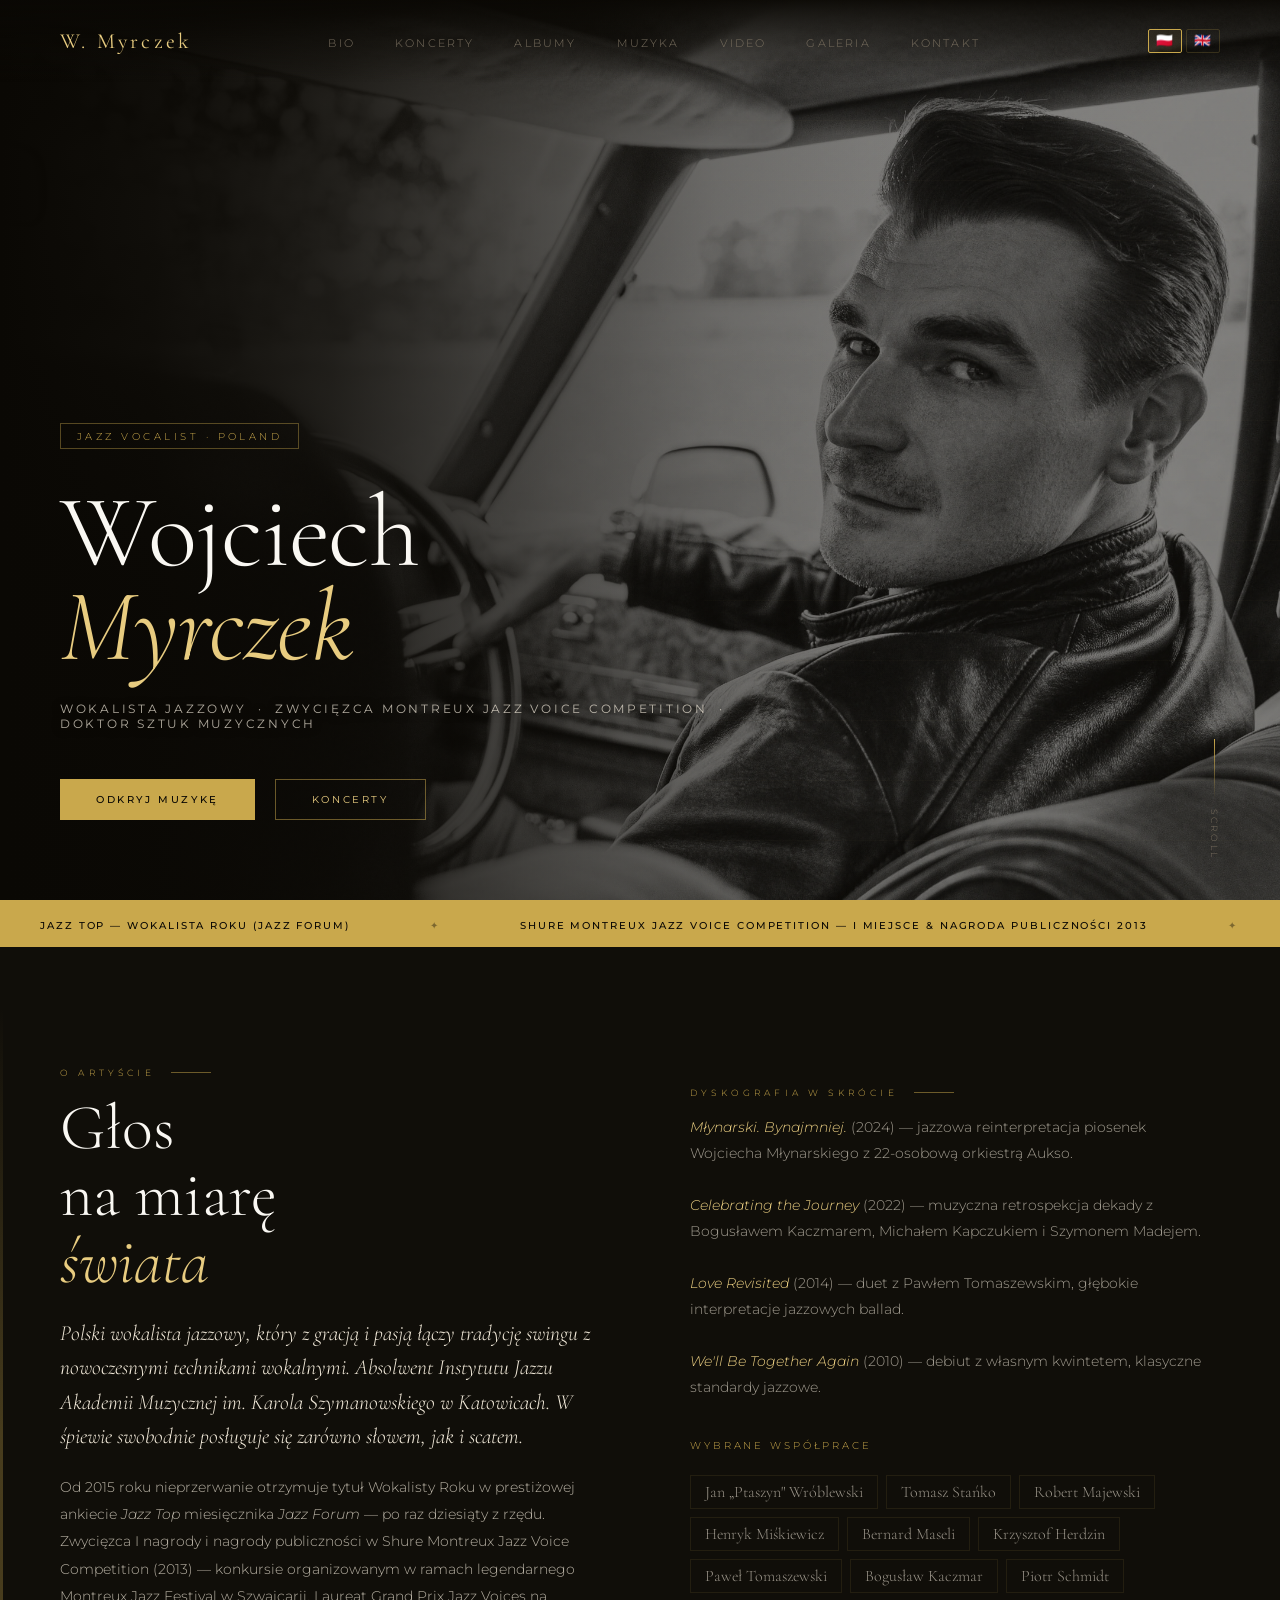
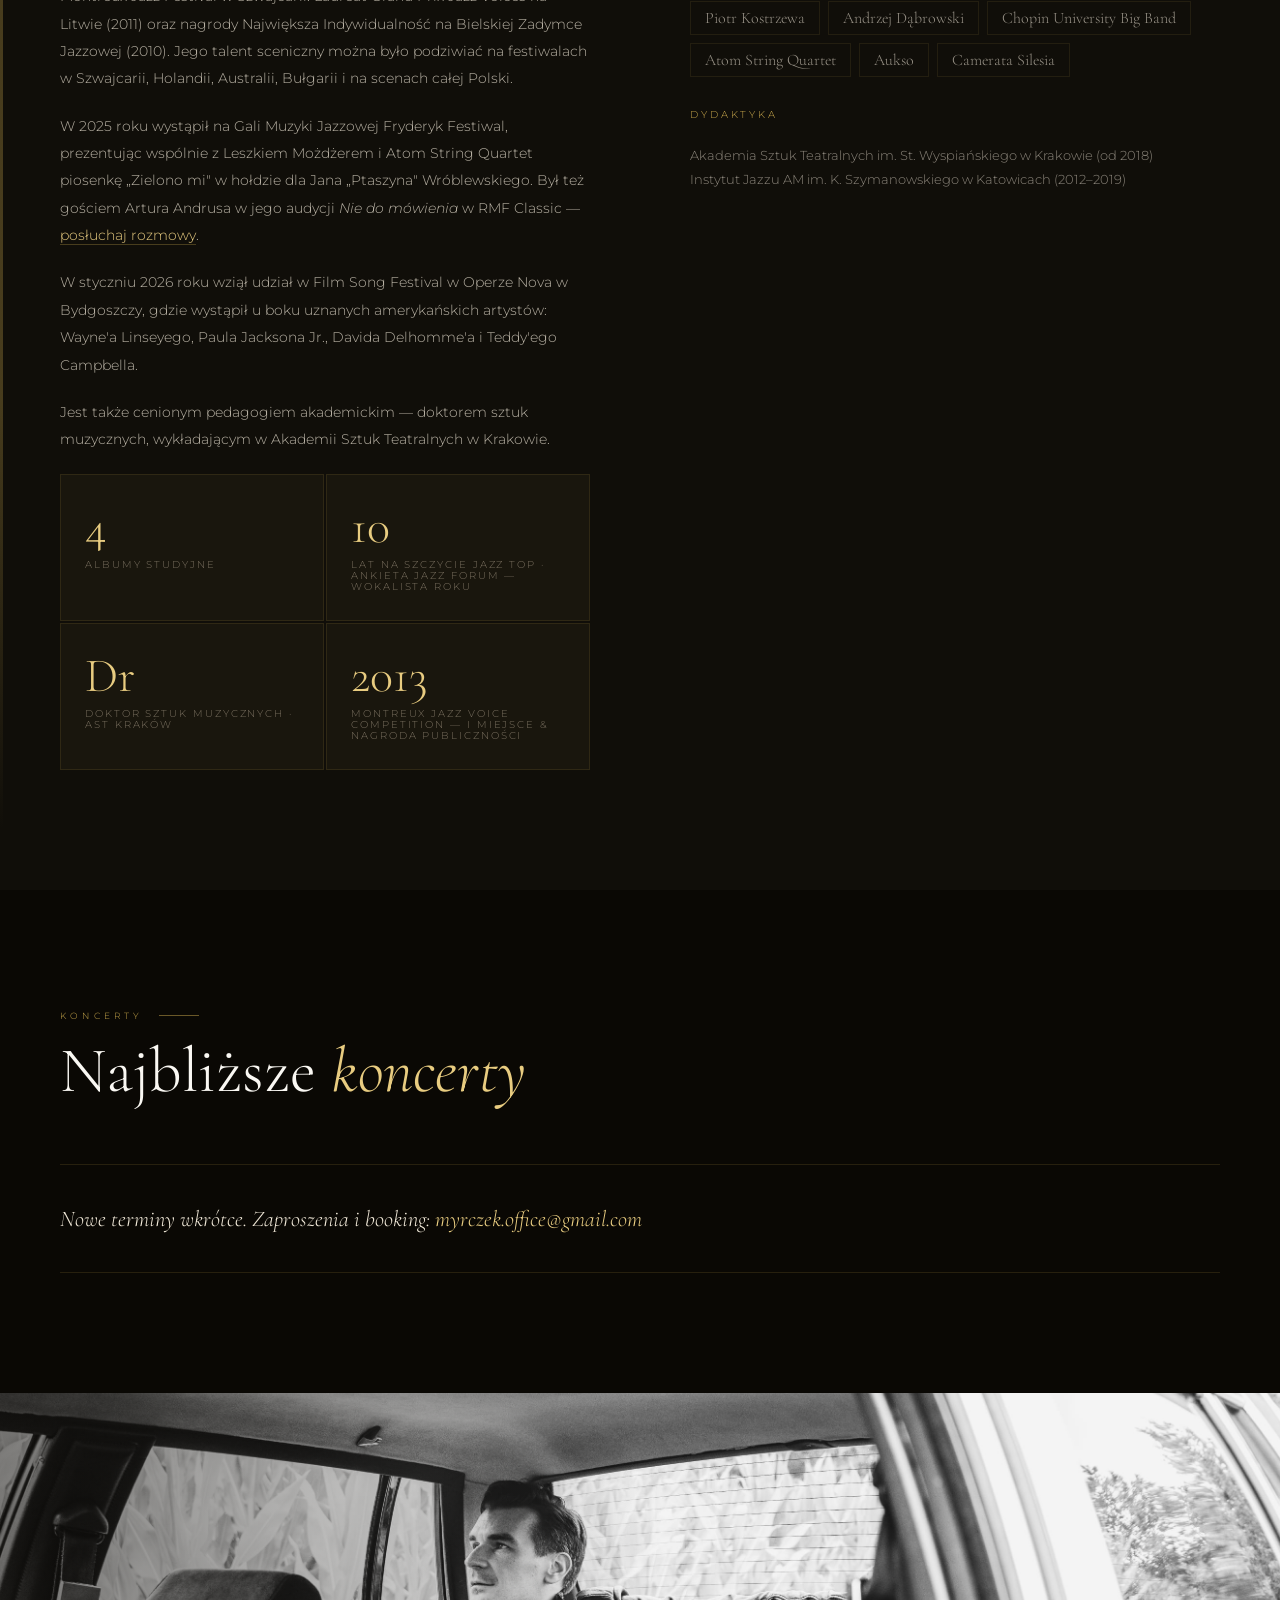
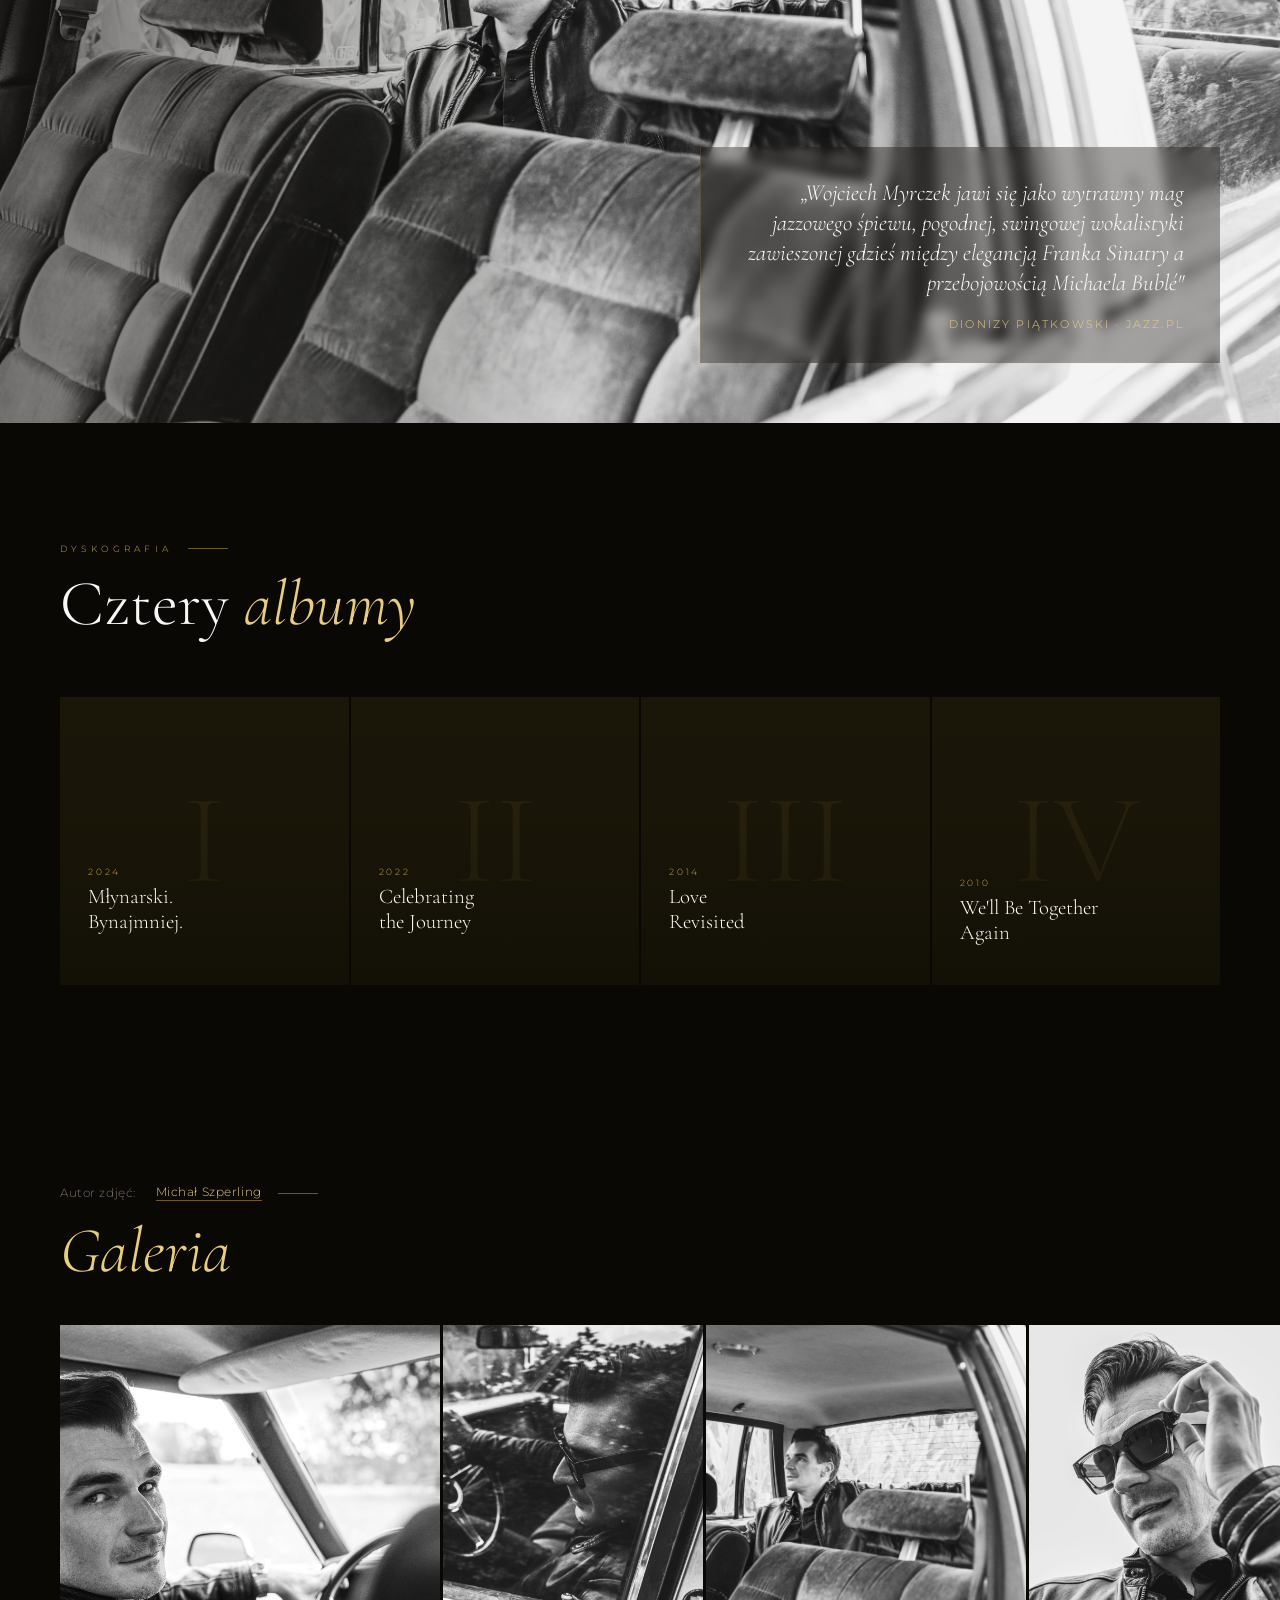
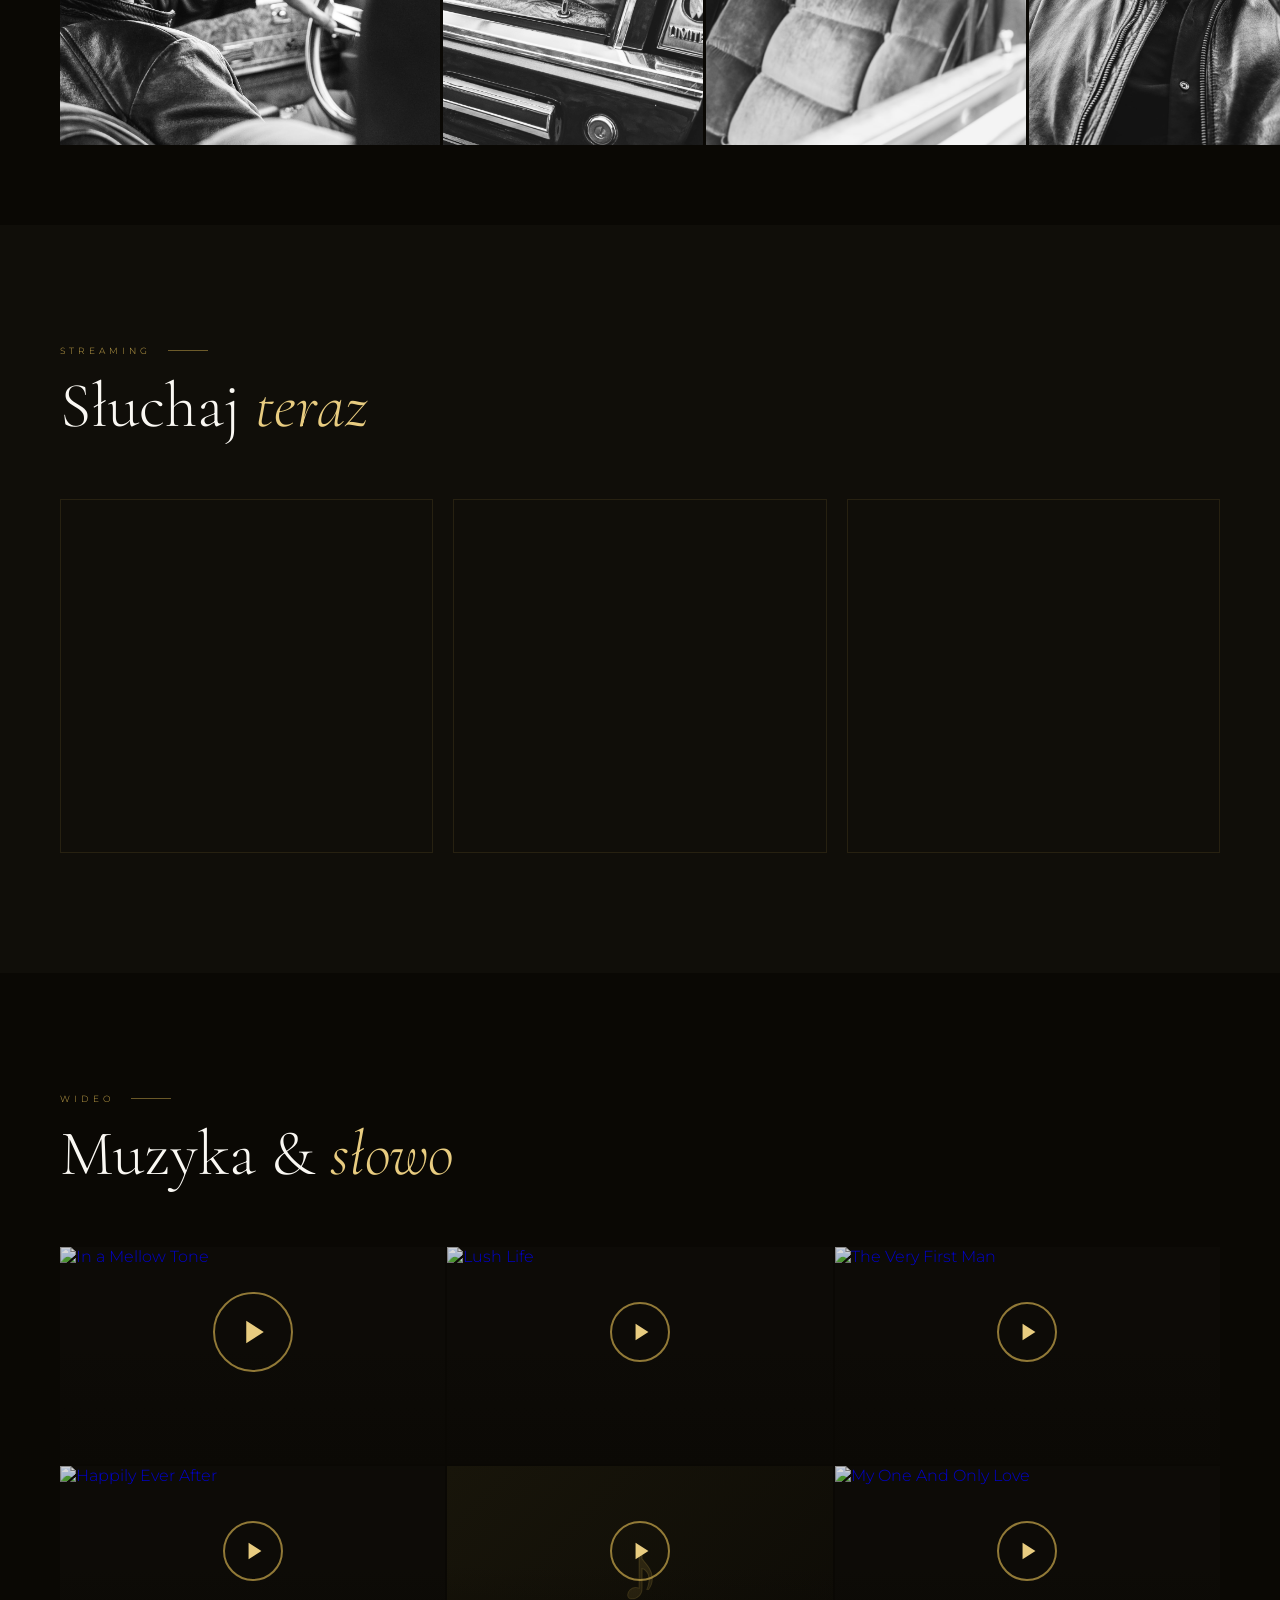
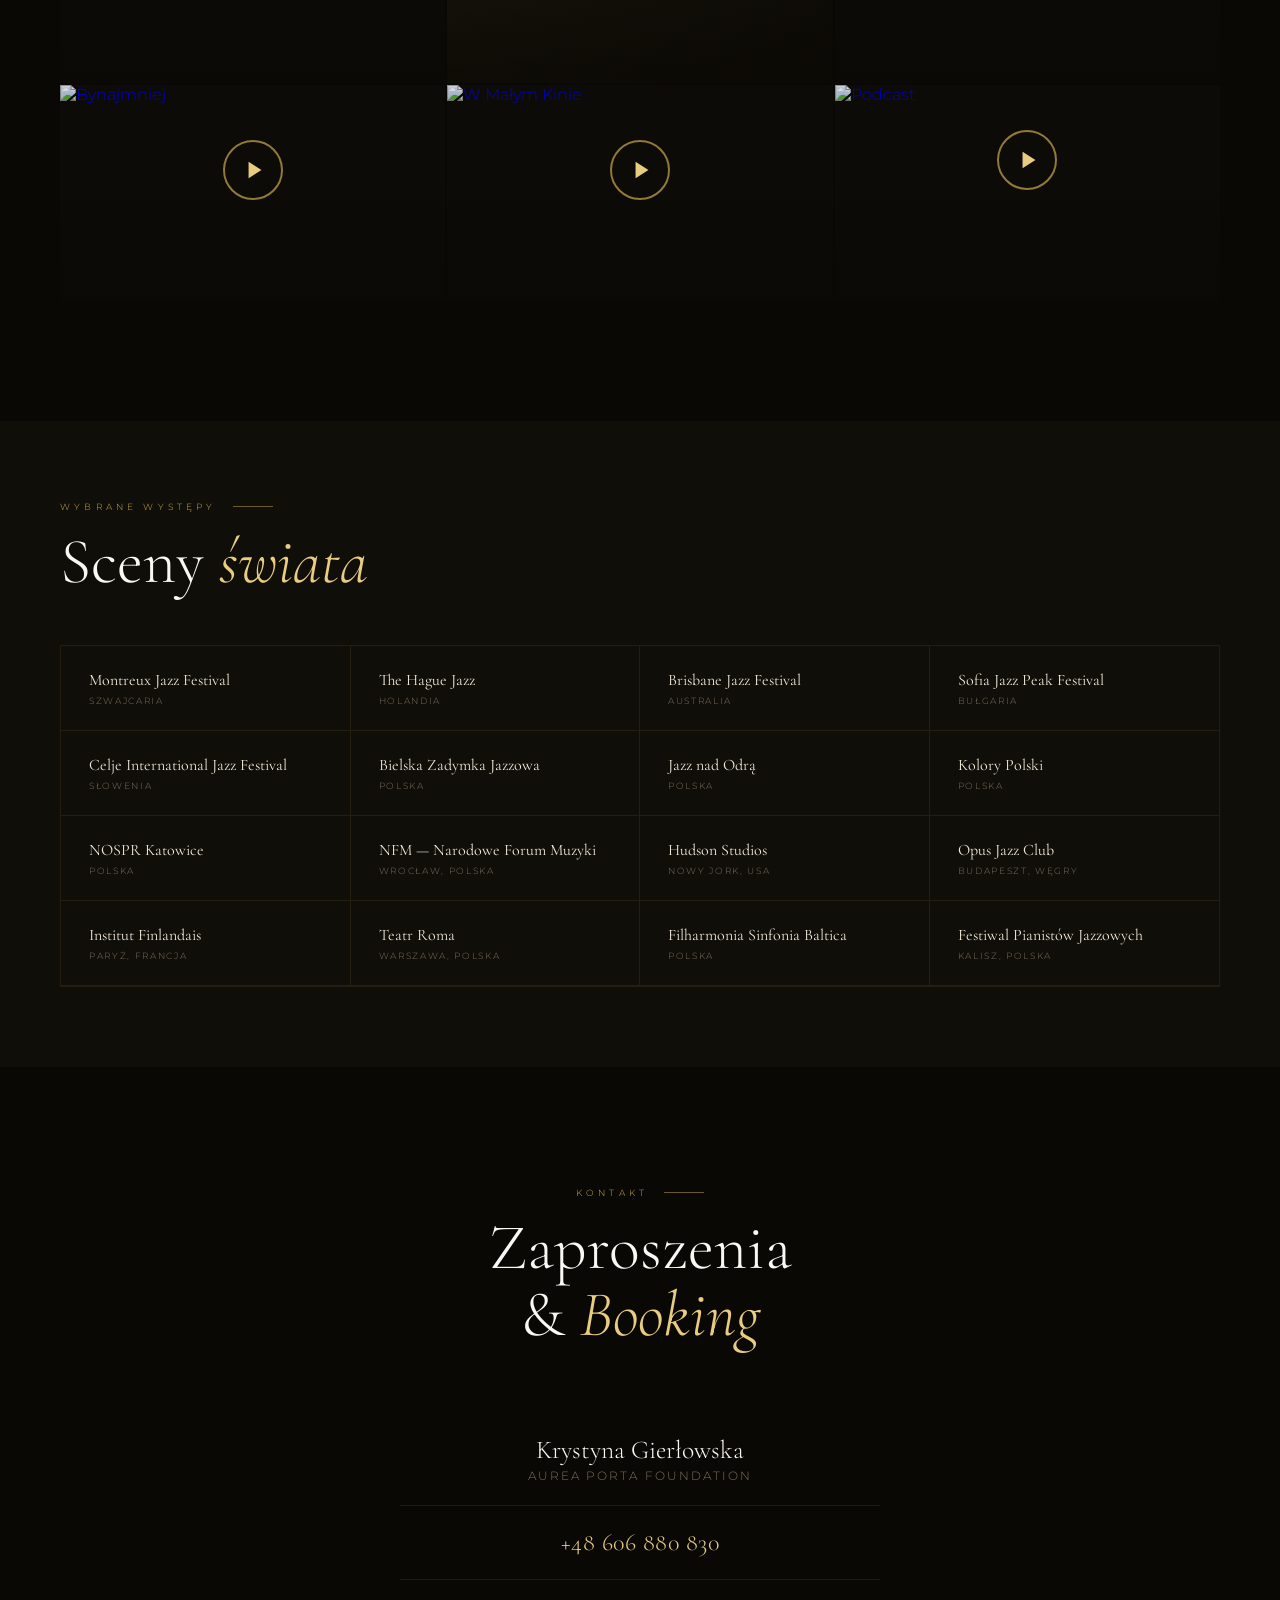
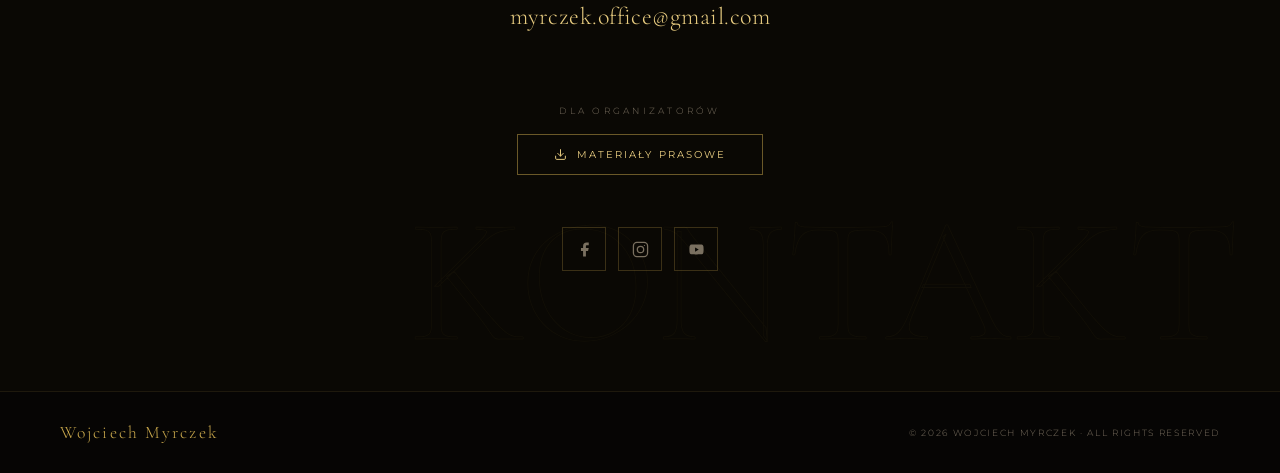
==== commit a79ed6af: "Numer wersji przy style.css i script.js, żeby przeglądarki pobrały świeże pliki Co-Authored-By: Clau" ====
--- a/index.html
+++ b/index.html
@@ -20,7 +20,7 @@
 <link rel="icon" type="image/svg+xml" href="img/favicon.svg">
 <link rel="preconnect" href="https://fonts.googleapis.com">
 <link href="https://fonts.googleapis.com/css2?family=Cormorant+Garamond:ital,wght@0,300;0,400;0,600;1,300;1,400&family=Montserrat:wght@300;400;500;700&display=swap" rel="stylesheet">
-<link rel="stylesheet" href="style.css">
+<link rel="stylesheet" href="style.css?v=2">
 </head>
 <body>
 
@@ -520,6 +520,6 @@
   <span class="lightbox-counter" id="lbCounter"></span>
 </div>
 
-<script src="script.js"></script>
+<script src="script.js?v=2"></script>
 </body>
 </html>
--- a/style.css
+++ b/style.css
@@ -1237,7 +1237,9 @@
   .music-inner { grid-template-columns: 1fr; }
   .video-grid { grid-template-columns: 1fr; }
   .video-grid .video-card:first-child { grid-column: span 1; aspect-ratio: 16/9; }
-  .festival-item { flex: 0 0 50%; }
+  .festival-item { flex: 0 0 50%; min-width: 0; }
+  .festival-item:nth-child(4n) { border-right: 1px solid rgba(201,168,76,0.1); }
+  .festival-item:nth-child(2n) { border-right: none; }
   .nav-links { display: none; }
   .nav-hamburger { display: flex; }
   #hero { padding: 0 30px 70px; }
@@ -1249,6 +1251,10 @@
   .gallery-credit { padding-right: 30px; }
 }
 @media (max-width: 600px) {
+  #festivals { padding: 60px 20px; }
+  .festival-item { padding: 18px 16px; }
+  .festival-name { font-size: 0.95rem; overflow-wrap: break-word; }
+  .festival-location { font-size: 0.52rem; letter-spacing: 0.12em; overflow-wrap: anywhere; }
   .hero-name { font-size: clamp(52px, 14vw, 90px); }
   .albums-grid { grid-template-columns: 1fr; }
   .contact-row { flex-direction: column; gap: 4px; }
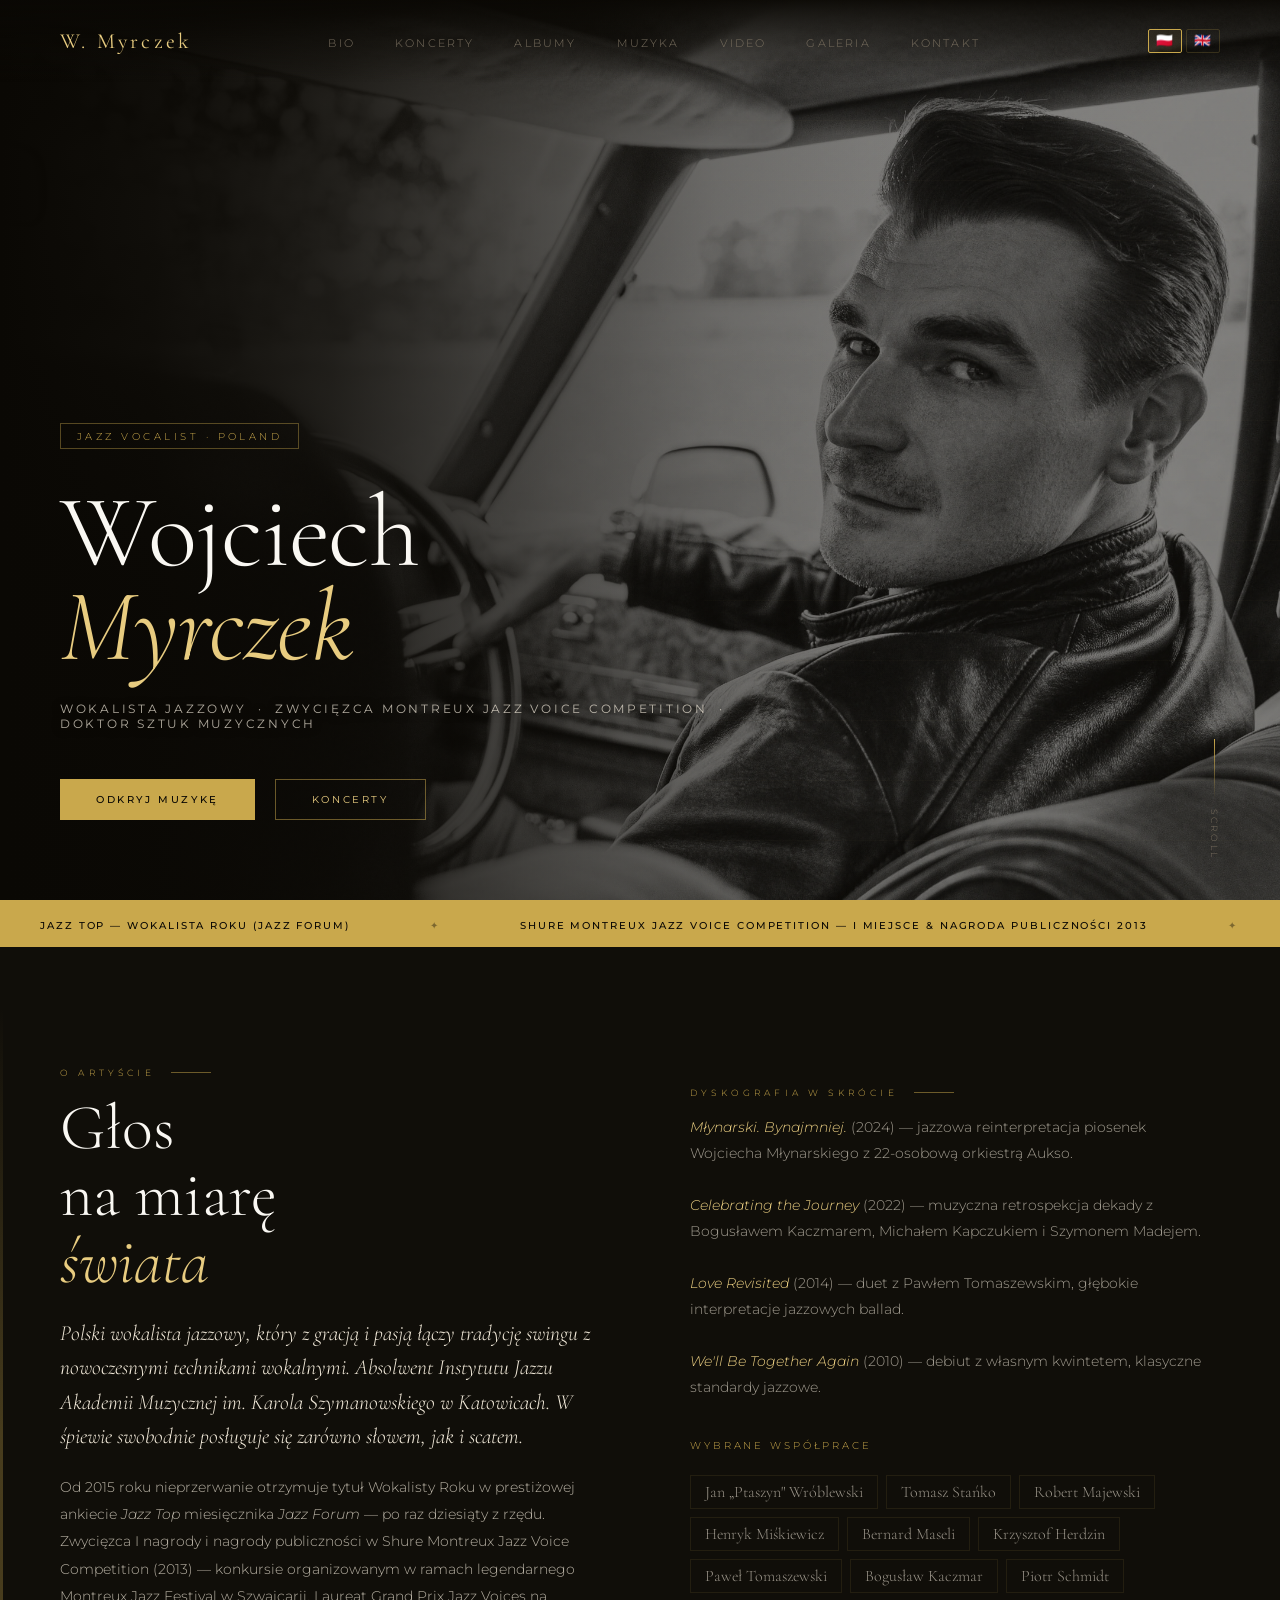
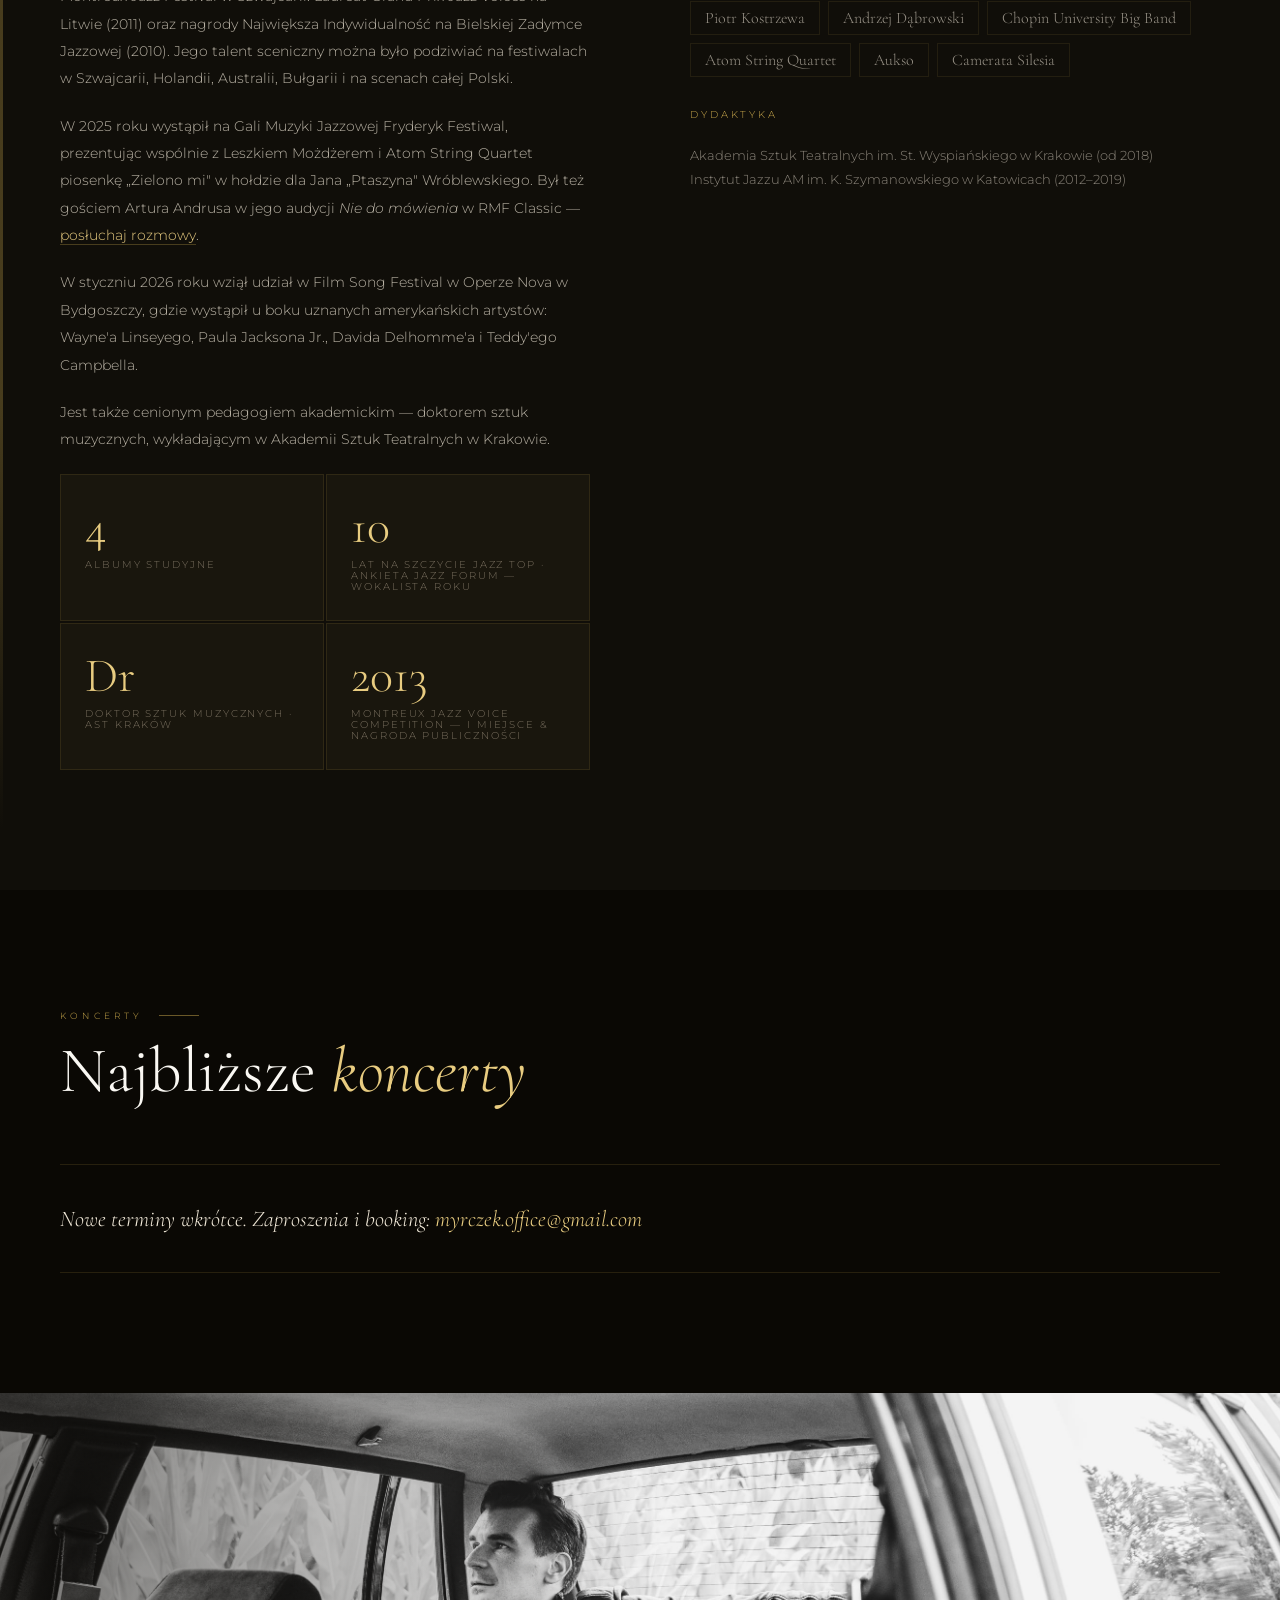
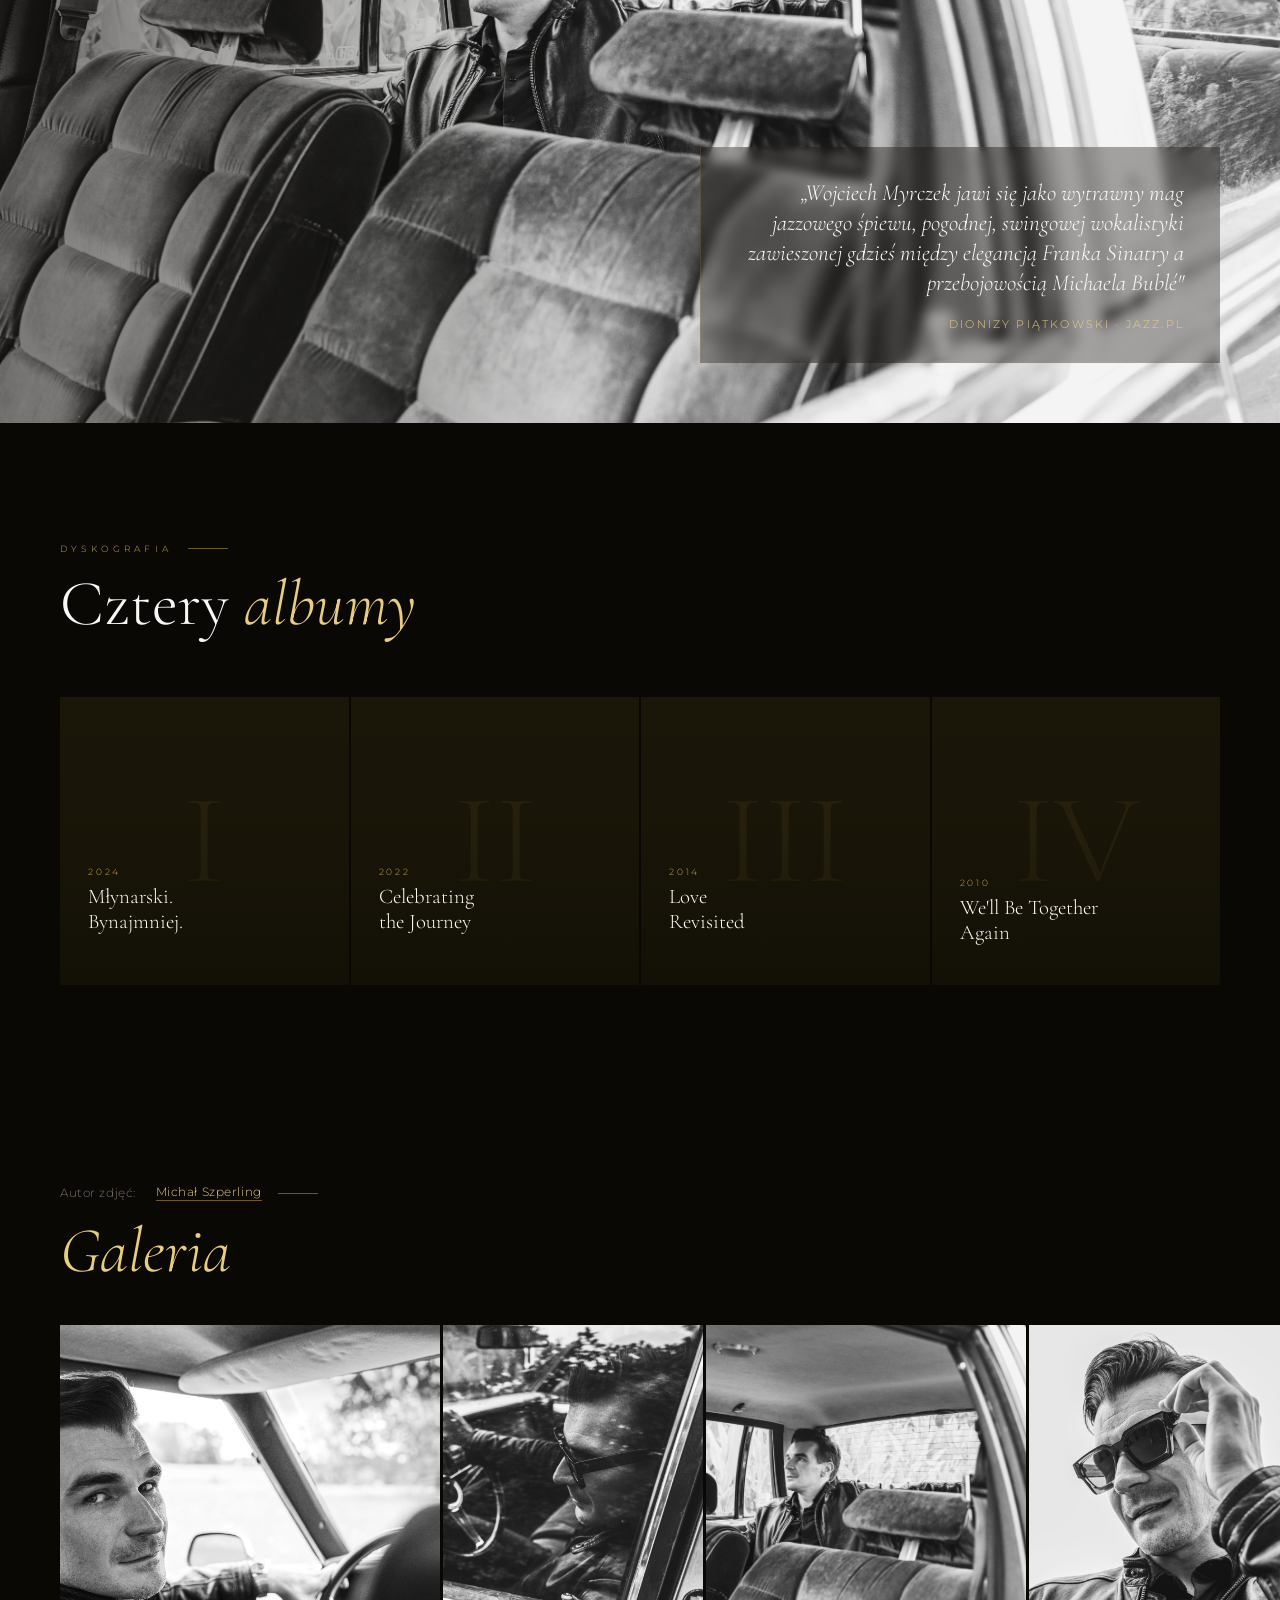
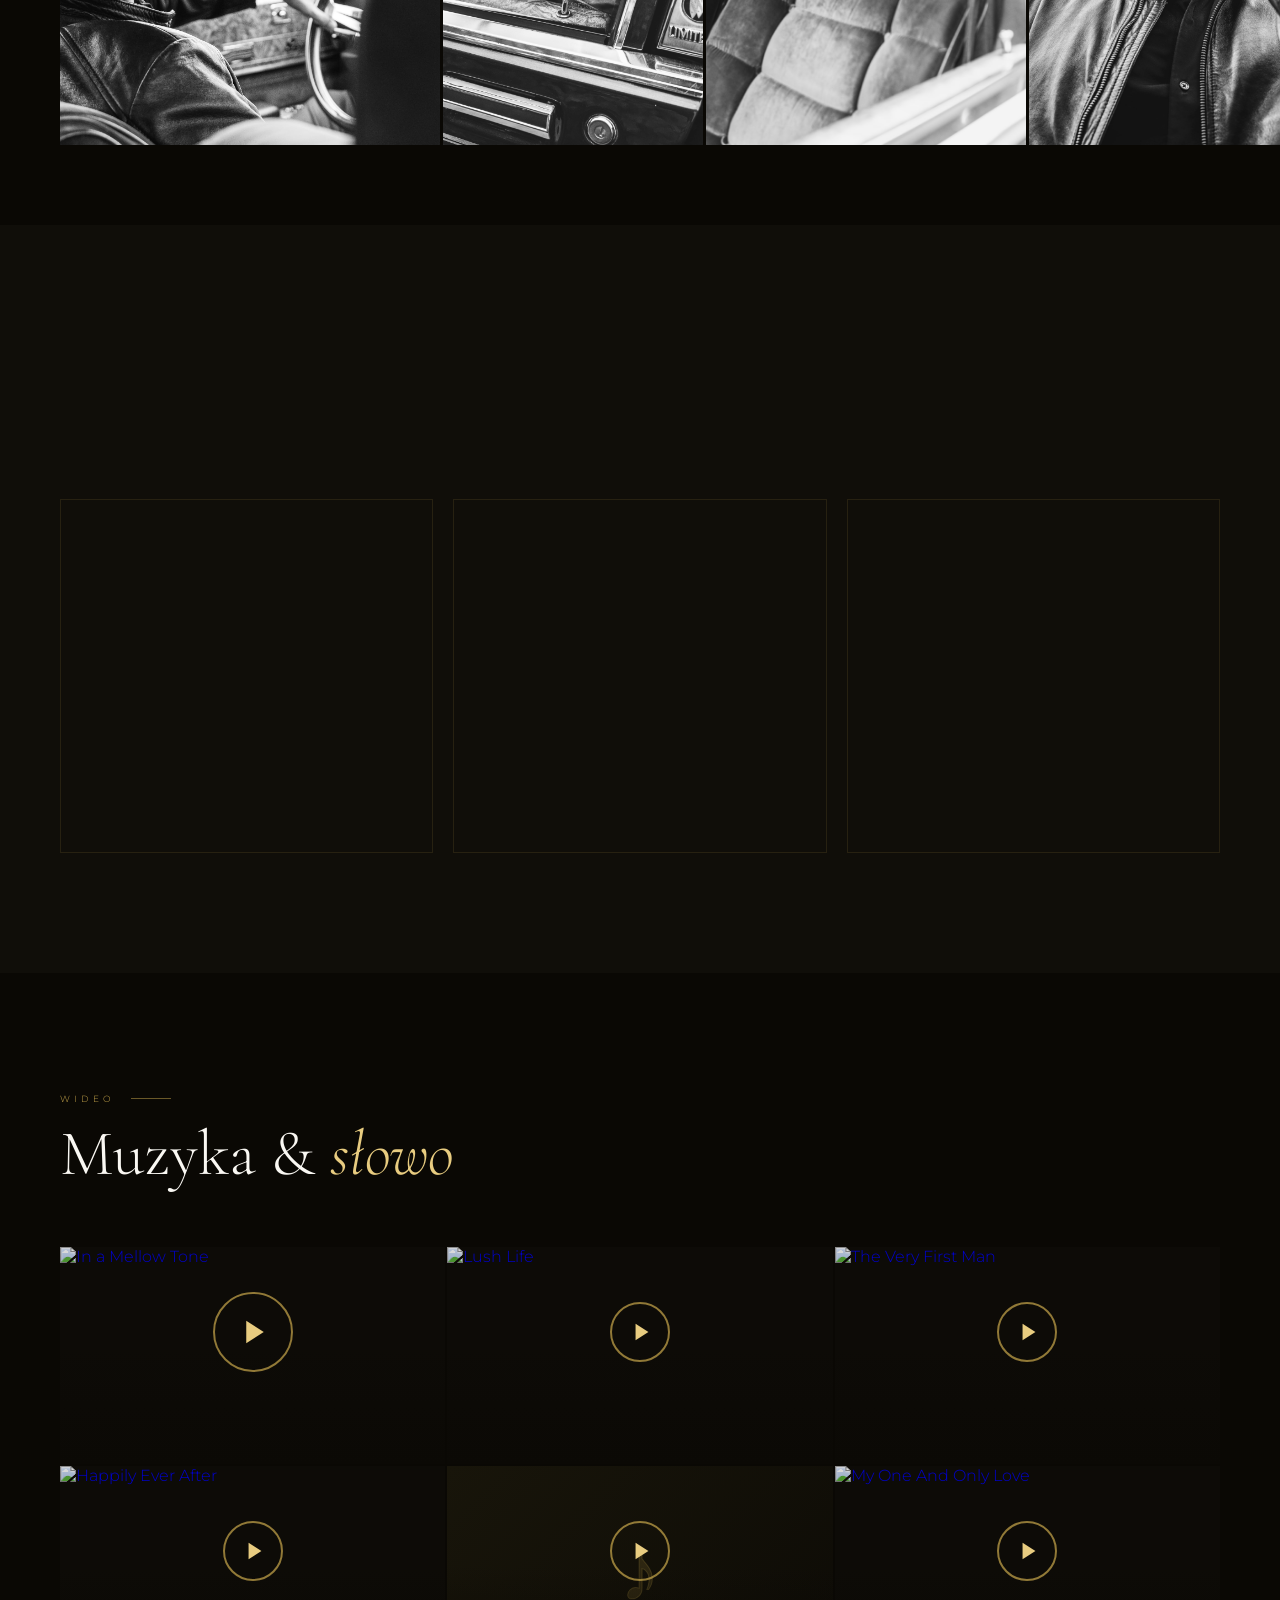
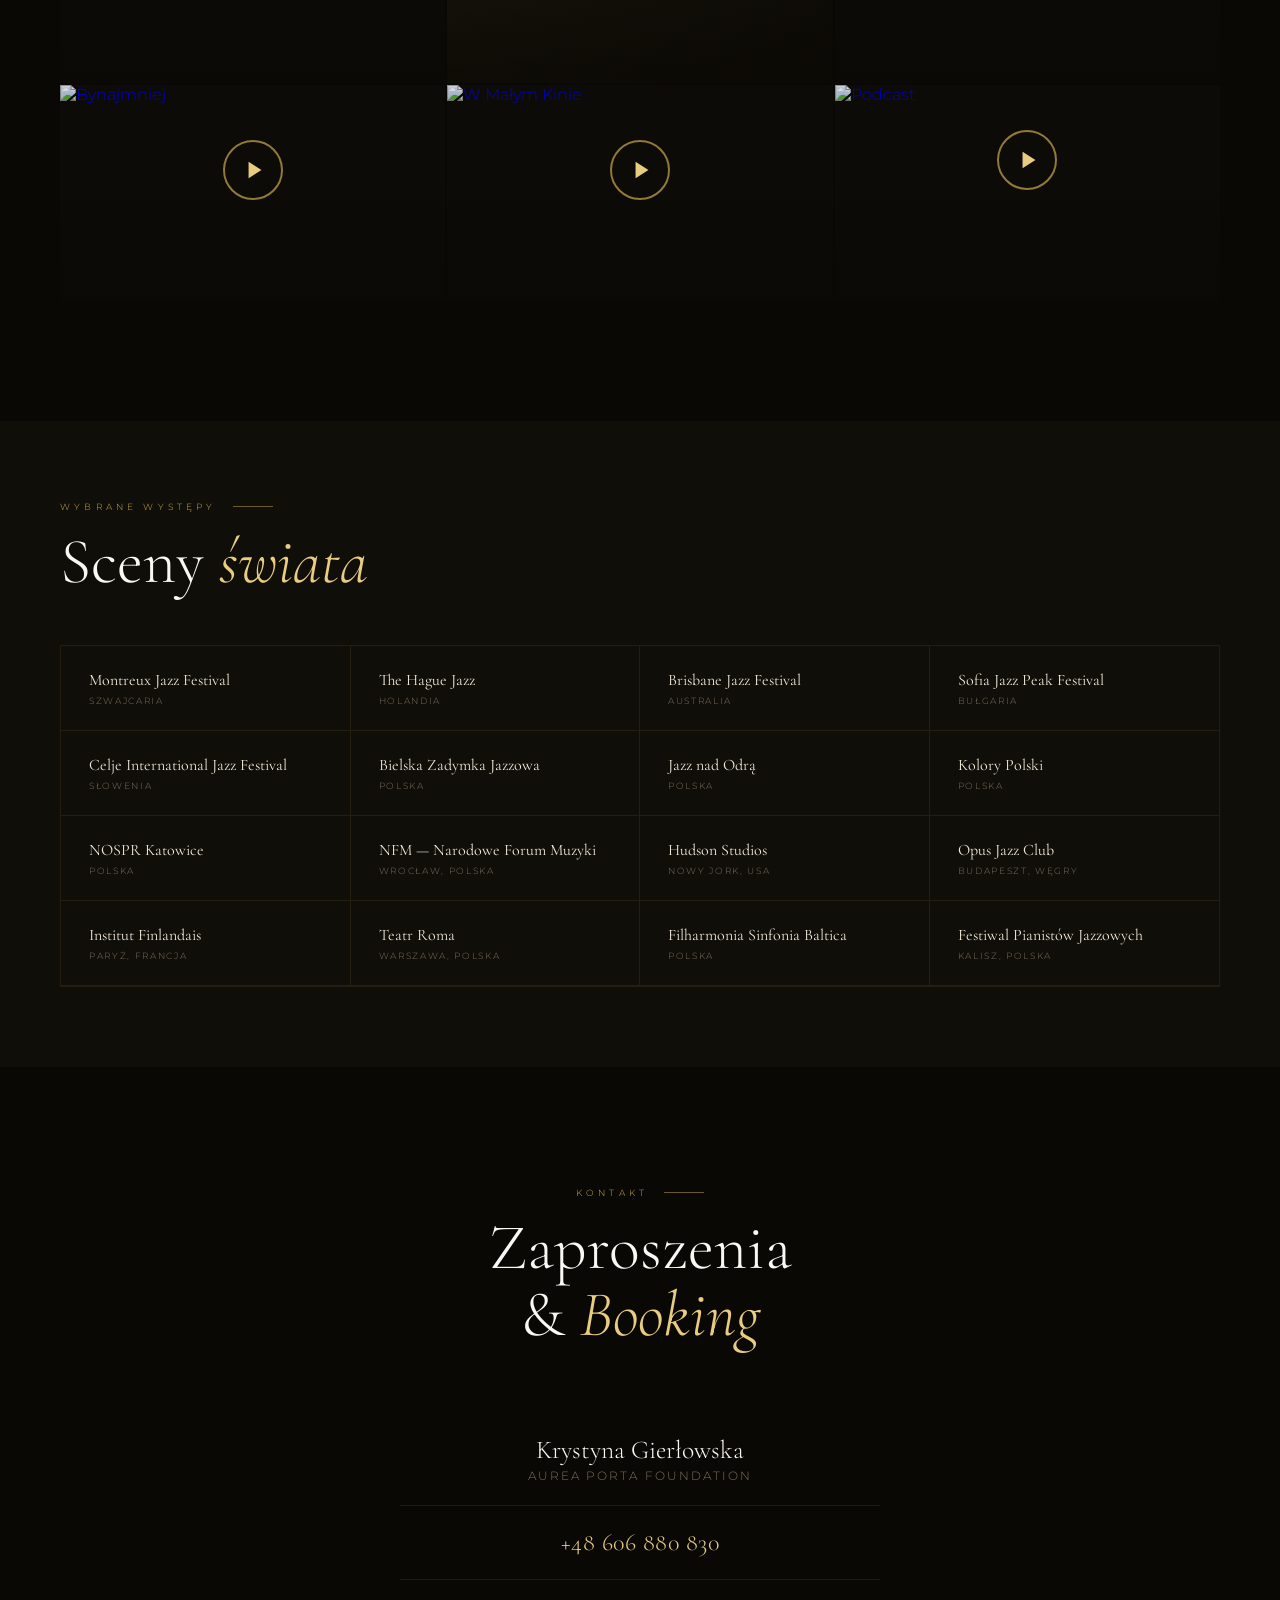
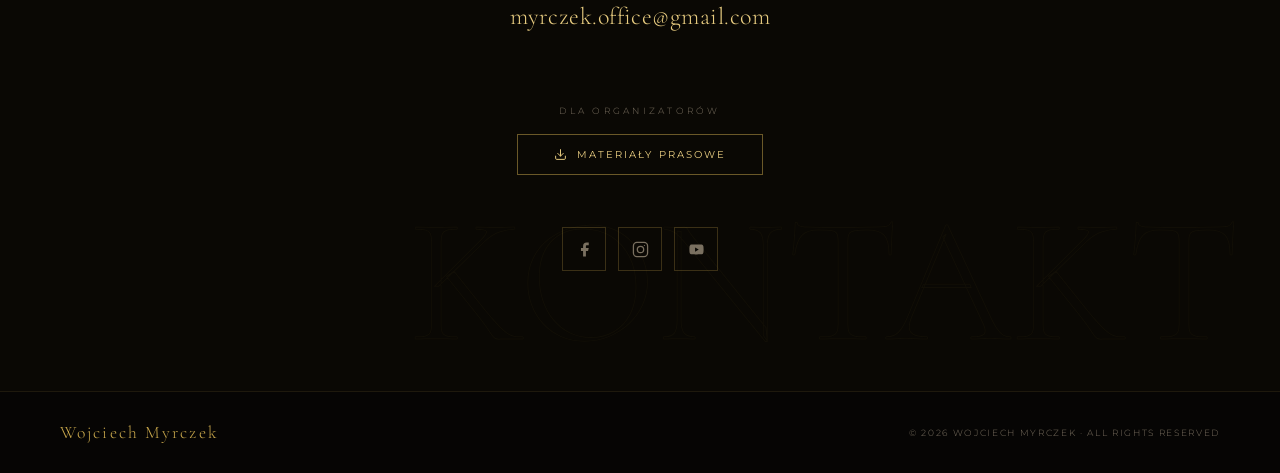
==== commit be3c977a: "Koncerty: „Wstęp wolny” tą samą czcionką co przycisk Bilety Co-Authored-By: Claude Opus 5.5 <noreply" ====
--- a/index.html
+++ b/index.html
@@ -20,7 +20,7 @@
 <link rel="icon" type="image/svg+xml" href="img/favicon.svg">
 <link rel="preconnect" href="https://fonts.googleapis.com">
 <link href="https://fonts.googleapis.com/css2?family=Cormorant+Garamond:ital,wght@0,300;0,400;0,600;1,300;1,400&family=Montserrat:wght@300;400;500;700&display=swap" rel="stylesheet">
-<link rel="stylesheet" href="style.css?v=2">
+<link rel="stylesheet" href="style.css?v=4">
 </head>
 <body>
 
@@ -520,6 +520,6 @@
   <span class="lightbox-counter" id="lbCounter"></span>
 </div>
 
-<script src="script.js?v=2"></script>
+<script src="script.js?v=4"></script>
 </body>
 </html>
--- a/style.css
+++ b/style.css
@@ -1304,6 +1304,8 @@
 .gig-btn { display: inline-block; padding: 11px 26px; border: 1px solid rgba(201,168,76,0.5); color: var(--gold-light);
   font-size: 0.6rem; letter-spacing: 0.25em; text-transform: uppercase; text-decoration: none; white-space: nowrap;
   transition: border-color .3s, color .3s, background .3s; }
+.gig-free { display: inline-block; padding: 11px 26px; border-top: 1px solid rgba(201,168,76,0.35); border-bottom: 1px solid rgba(201,168,76,0.35);
+  font-size: 0.6rem; letter-spacing: 0.25em; text-transform: uppercase; color: var(--gold-light); white-space: nowrap; }
 .gig-btn-ghost { border-color: rgba(201,168,76,0.22); color: var(--muted); }
 .gig-btn:hover { border-color: var(--gold); color: var(--bg); background: var(--gold); }
 
@@ -1323,6 +1325,7 @@
   .gig-actions { grid-column: 2; }
   .gig-actions:empty { display: none; }
   .gig-btn { padding: 9px 18px; }
+  .gig-free { padding: 9px 18px; }
   .gig-actions { flex-wrap: wrap; }
 }
 /* ===== KONCERTY (end) ===== */
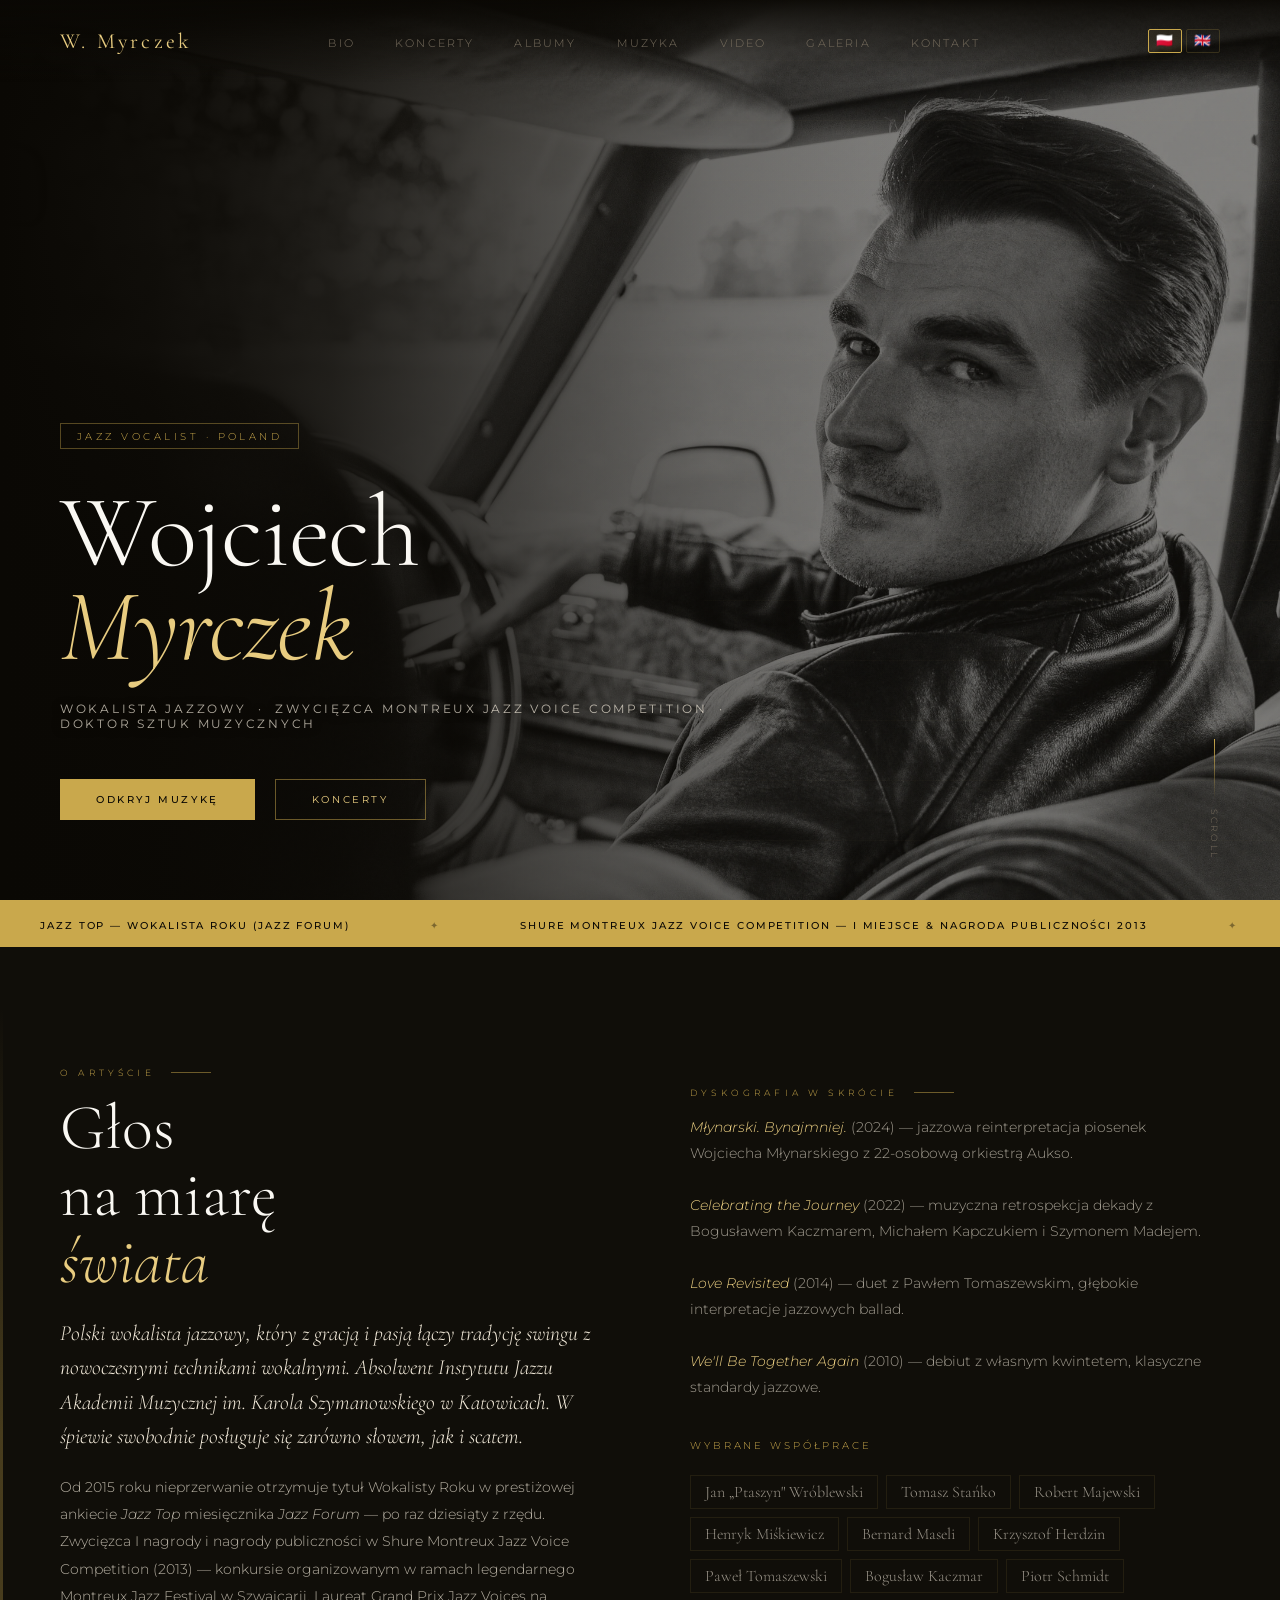
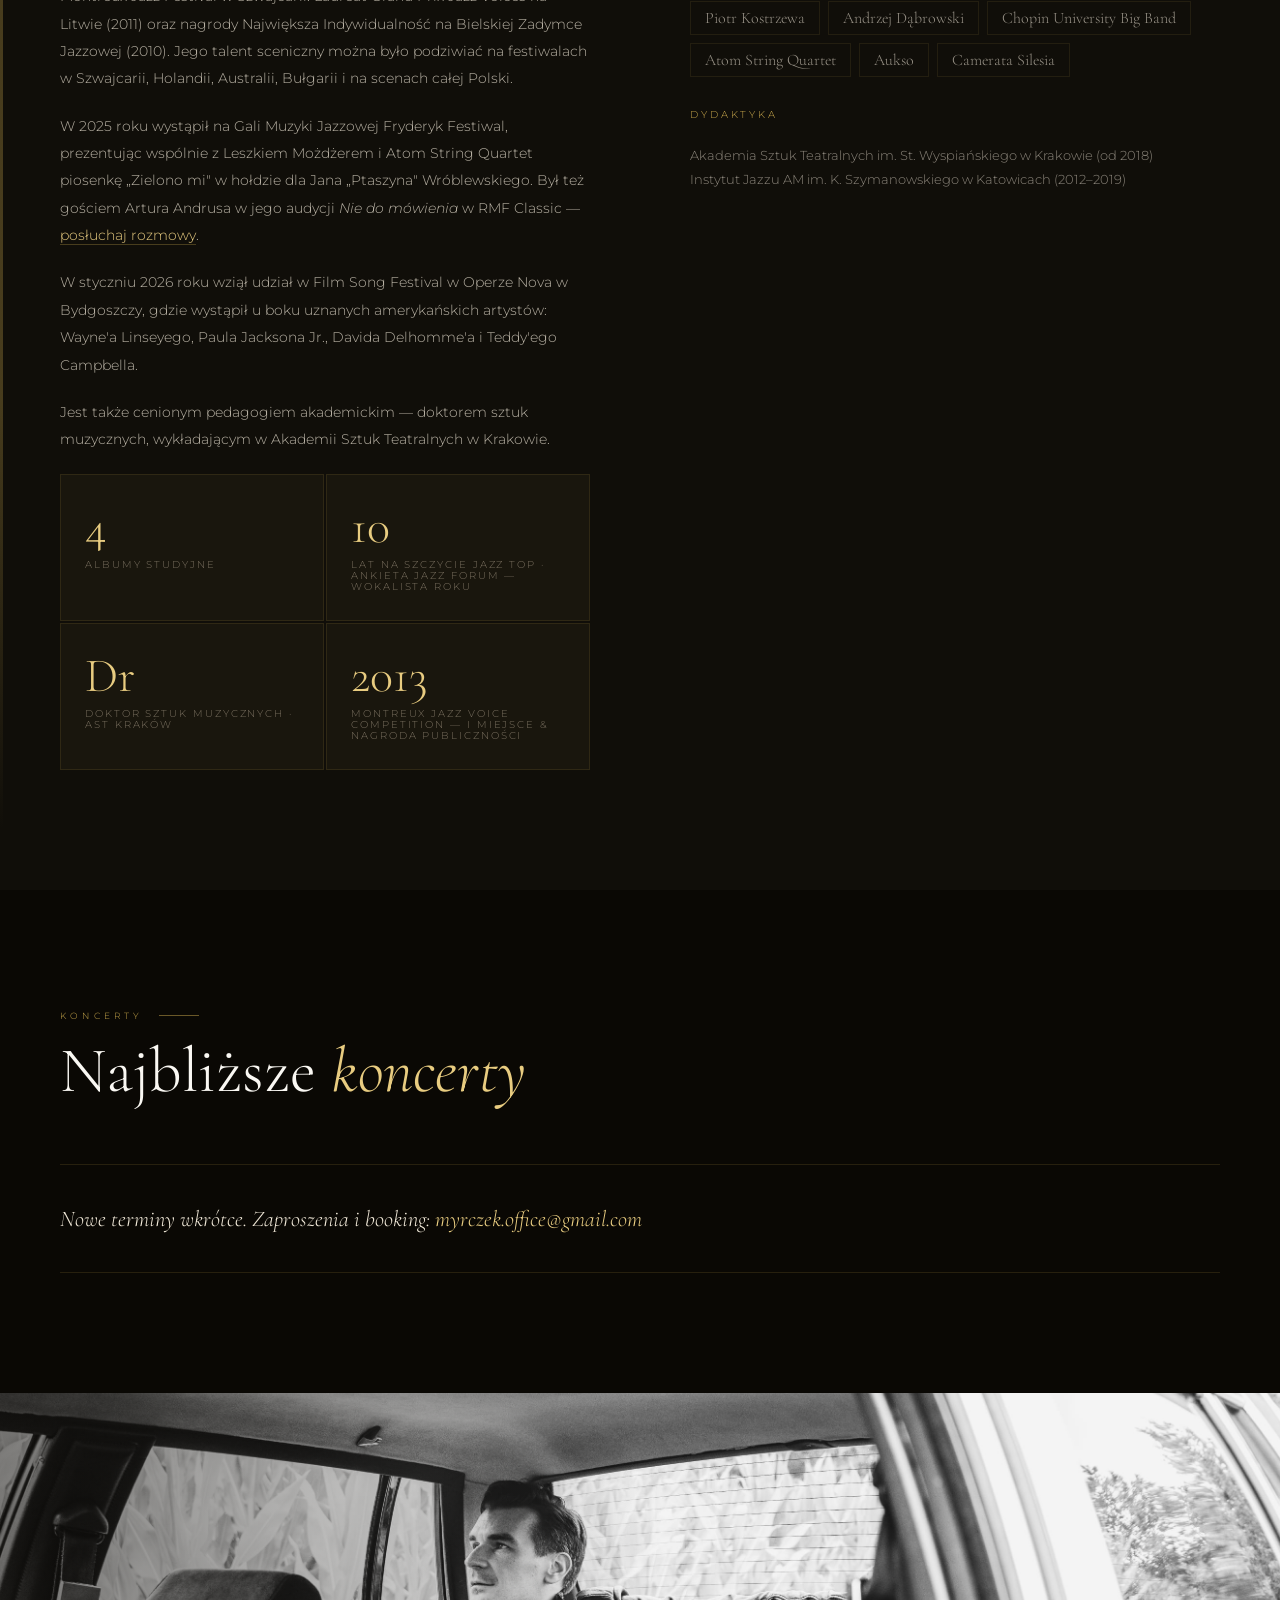
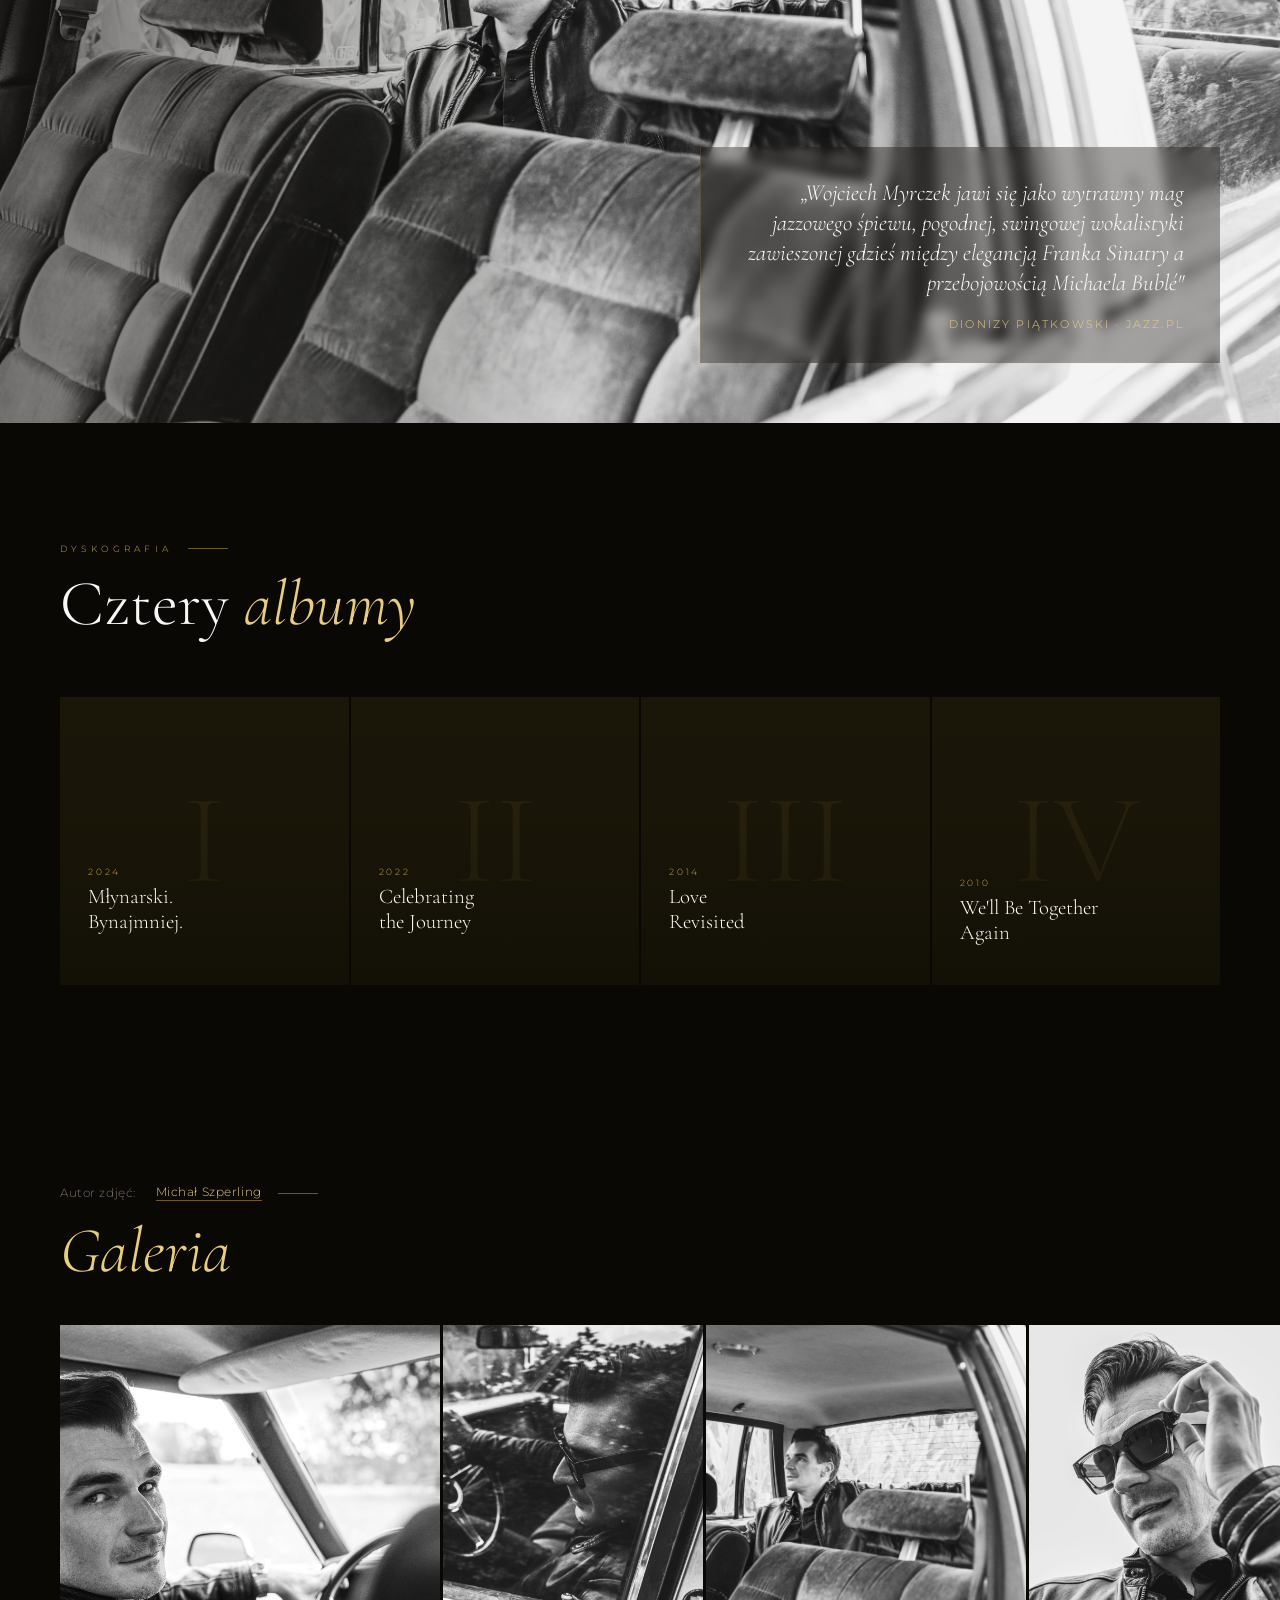
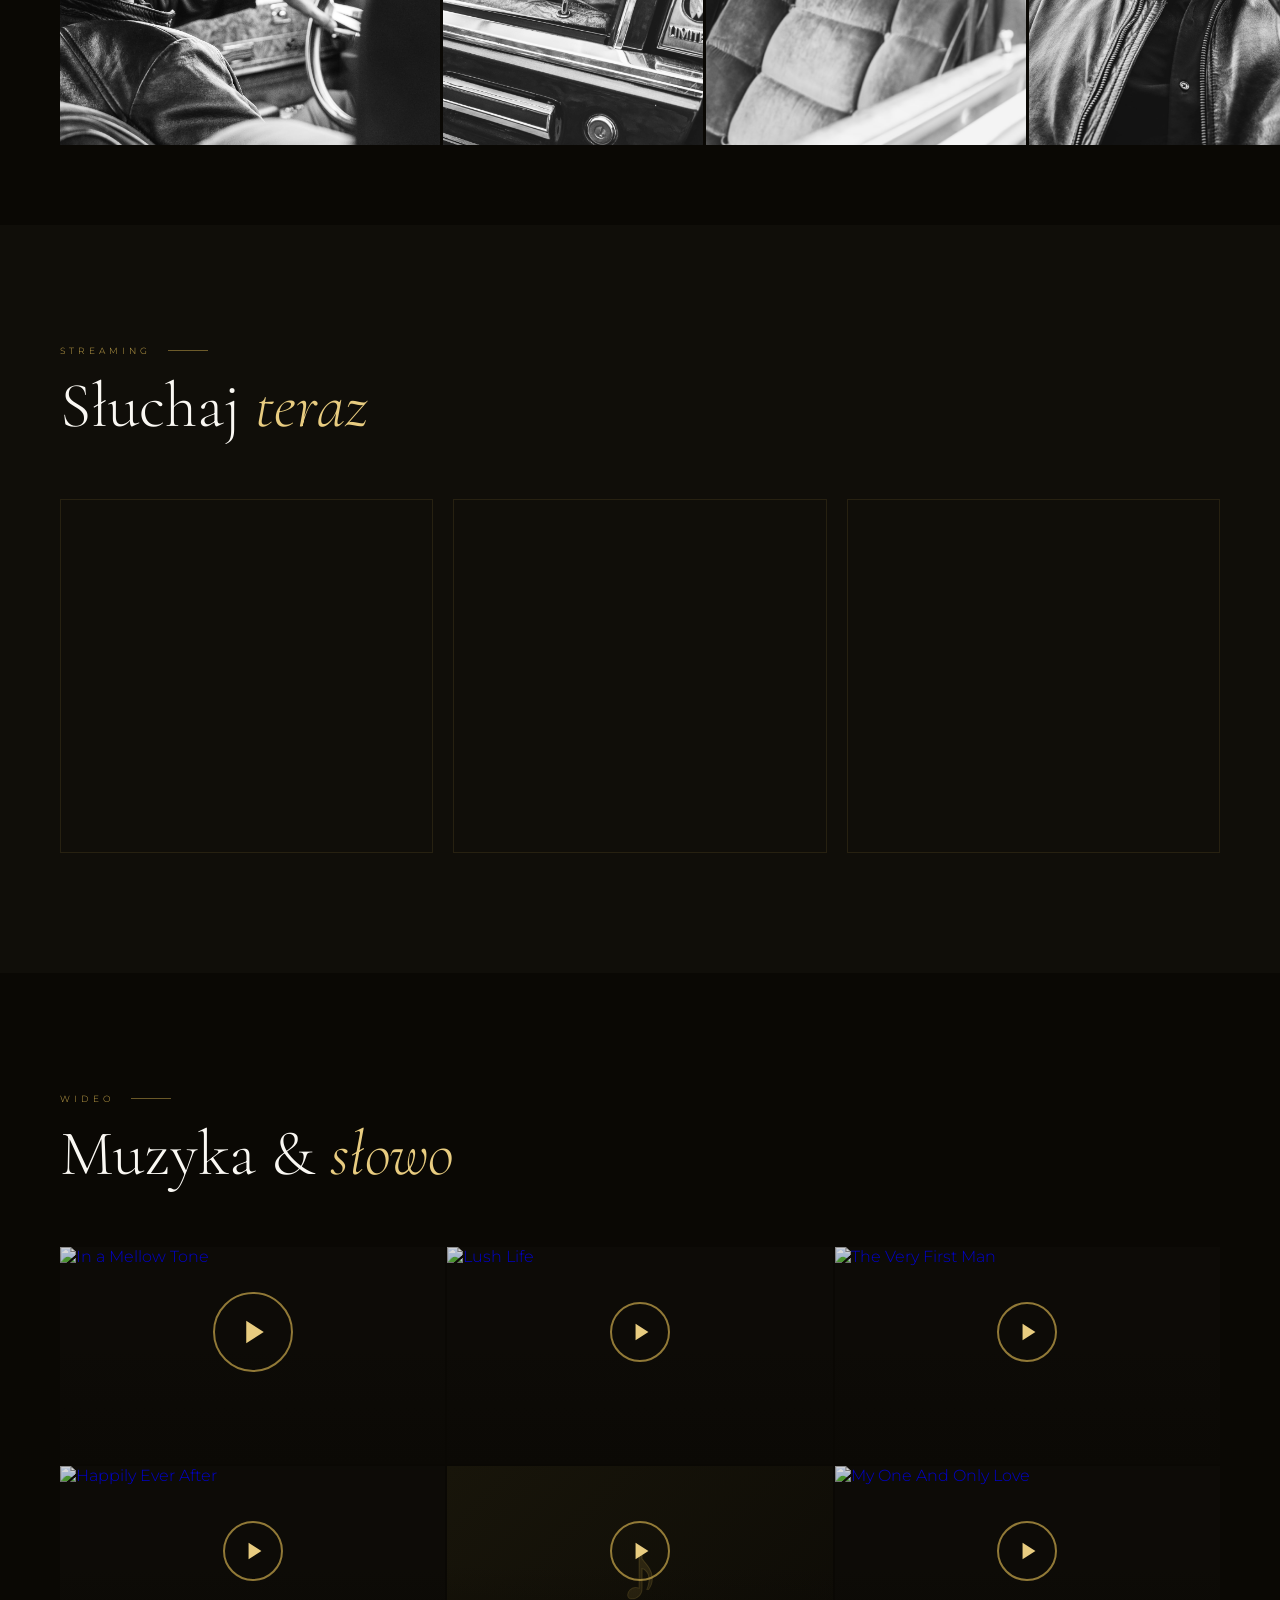
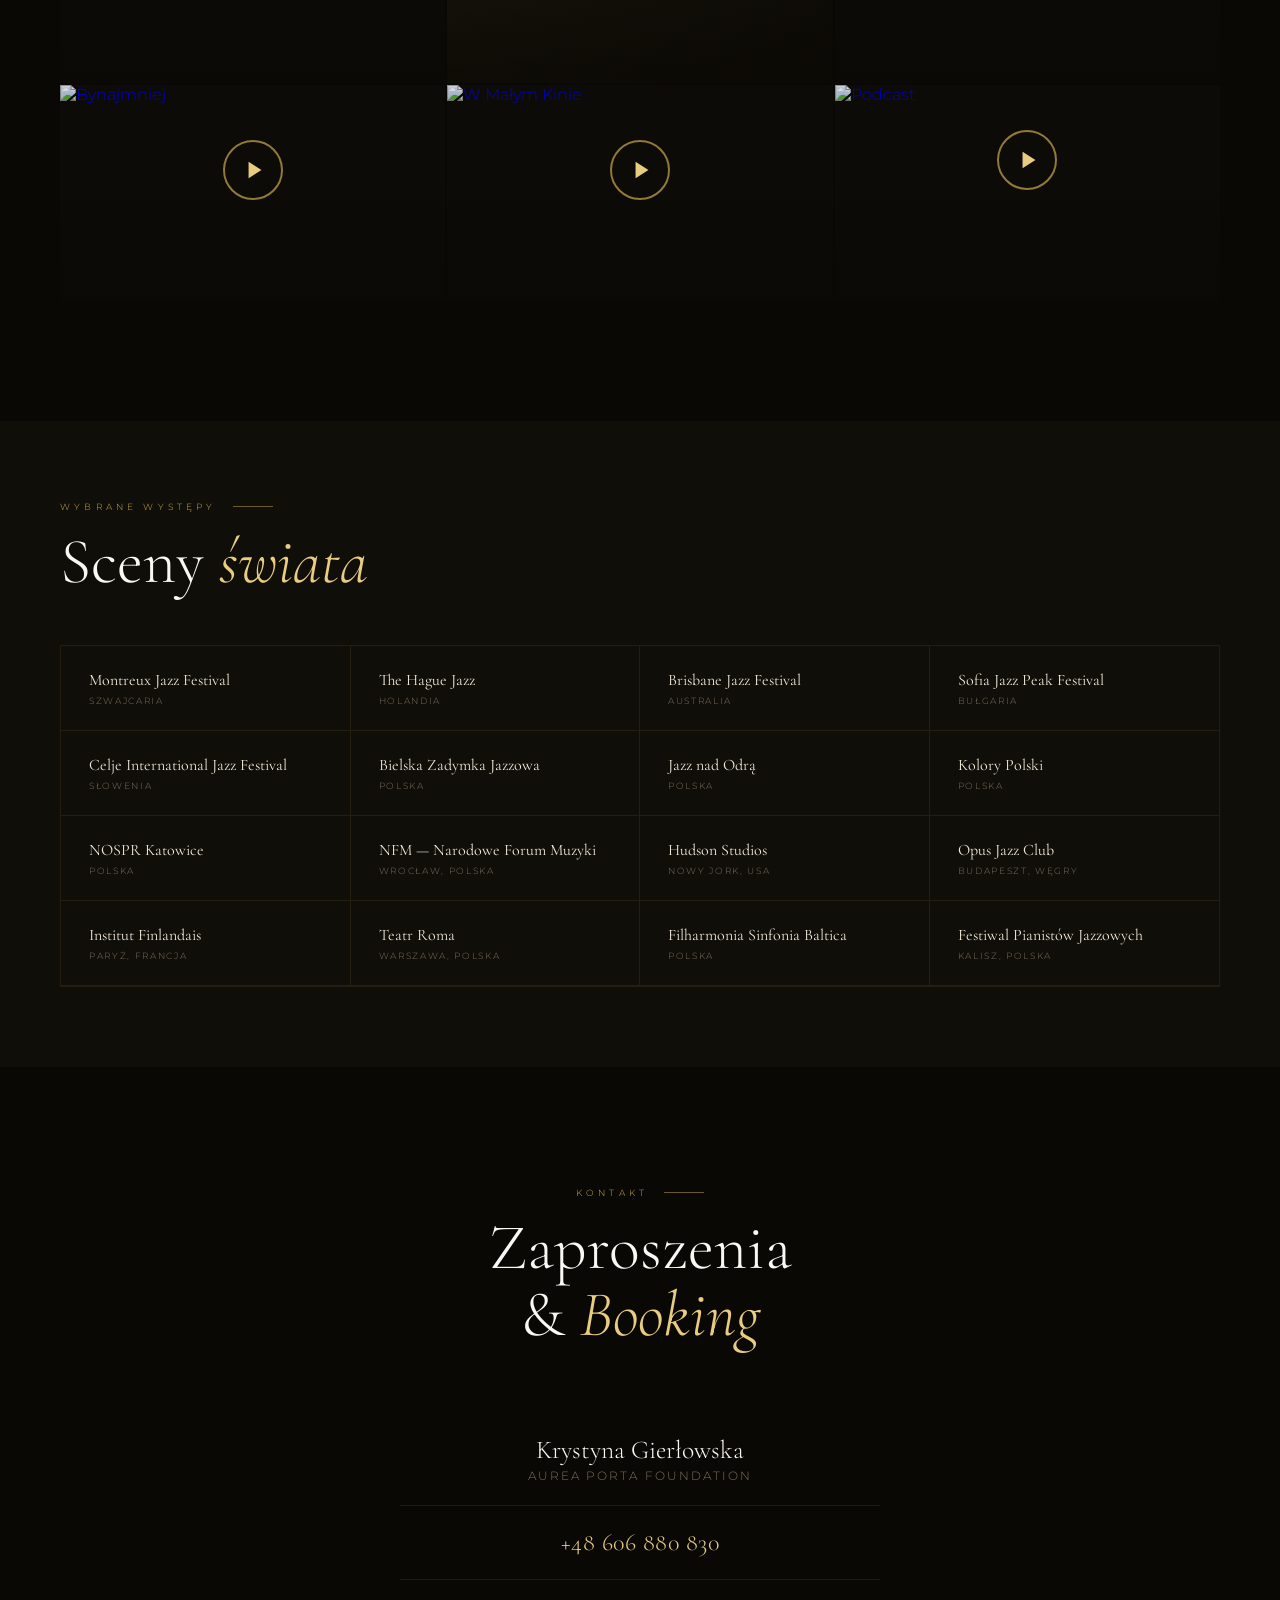
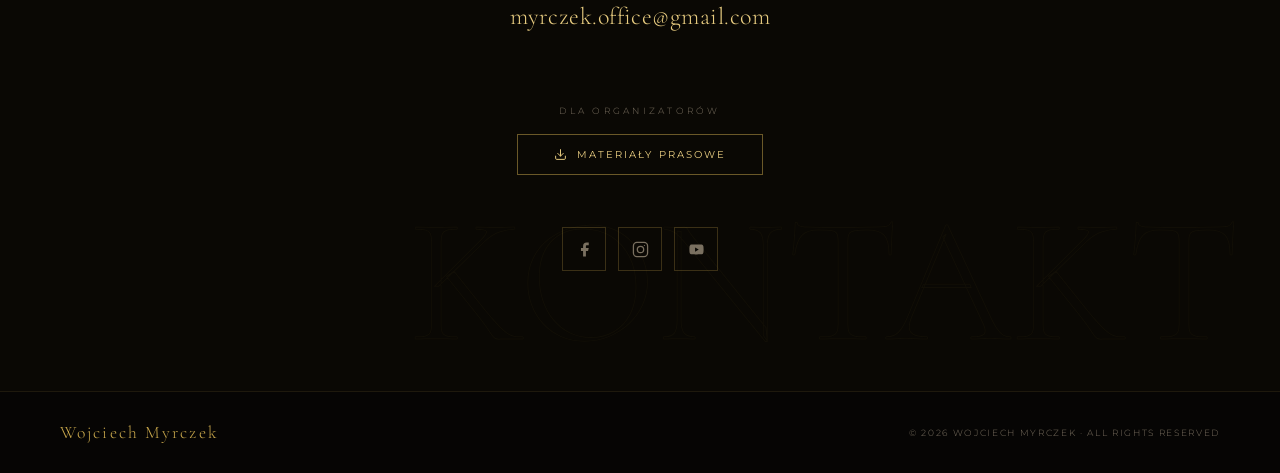
==== commit 6e625c82: "Koncerty na telefonie: przyciski mieszczą się w jednej linii Co-Authored-By: Claude Opus 5.5 <norepl" ====
--- a/index.html
+++ b/index.html
@@ -20,7 +20,7 @@
 <link rel="icon" type="image/svg+xml" href="img/favicon.svg">
 <link rel="preconnect" href="https://fonts.googleapis.com">
 <link href="https://fonts.googleapis.com/css2?family=Cormorant+Garamond:ital,wght@0,300;0,400;0,600;1,300;1,400&family=Montserrat:wght@300;400;500;700&display=swap" rel="stylesheet">
-<link rel="stylesheet" href="style.css?v=4">
+<link rel="stylesheet" href="style.css?v=5">
 </head>
 <body>
 
@@ -376,7 +376,7 @@
       </div>
     </a>
 
-    <a class="video-card reveal" href="https://www.youtube.com/watch?v=4yQ4thh2Thw" target="_blank" rel="noopener">
+    <a class="video-card reveal" href="https://www.youtube.com/watch?v=5yQ4thh2Thw" target="_blank" rel="noopener">
       <img class="video-thumb" src="https://img.youtube.com/vi/4yQ4thh2Thw/maxresdefault.jpg" alt="Podcast">
       <div class="video-card-overlay">
         <div class="video-play-btn"><svg viewBox="0 0 24 24"><polygon points="5,3 19,12 5,21"/></svg></div>
@@ -520,6 +520,6 @@
   <span class="lightbox-counter" id="lbCounter"></span>
 </div>
 
-<script src="script.js?v=4"></script>
+<script src="script.js?v=5"></script>
 </body>
 </html>
--- a/style.css
+++ b/style.css
@@ -1324,8 +1324,9 @@
   .gig-title { font-size: 1.3rem; }
   .gig-actions { grid-column: 2; }
   .gig-actions:empty { display: none; }
-  .gig-btn { padding: 9px 18px; }
-  .gig-free { padding: 9px 18px; }
+  .gig-btn { padding: 9px 11px; letter-spacing: 0.12em; font-size: 0.56rem; }
+  .gig-free { padding: 9px 2px; letter-spacing: 0.12em; font-size: 0.56rem; }
+  .gig-actions { gap: 8px; }
   .gig-actions { flex-wrap: wrap; }
 }
 /* ===== KONCERTY (end) ===== */
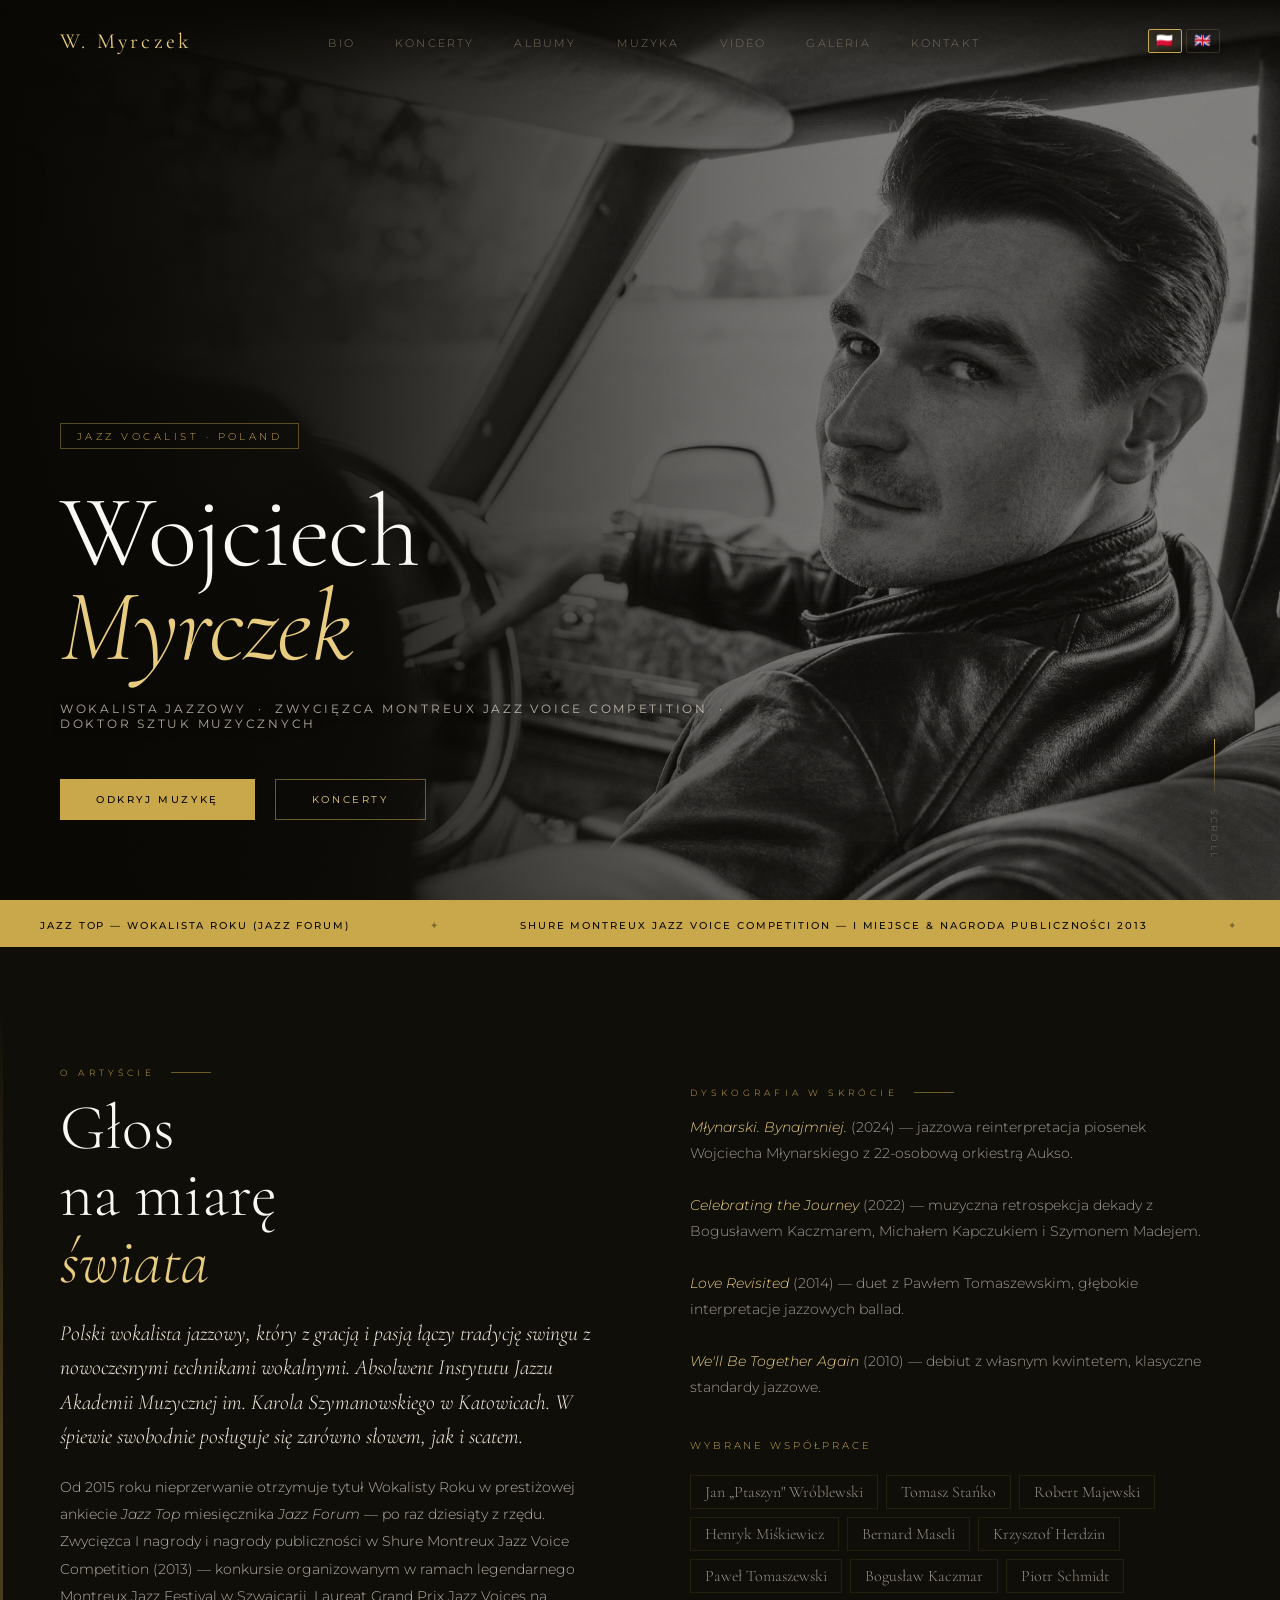
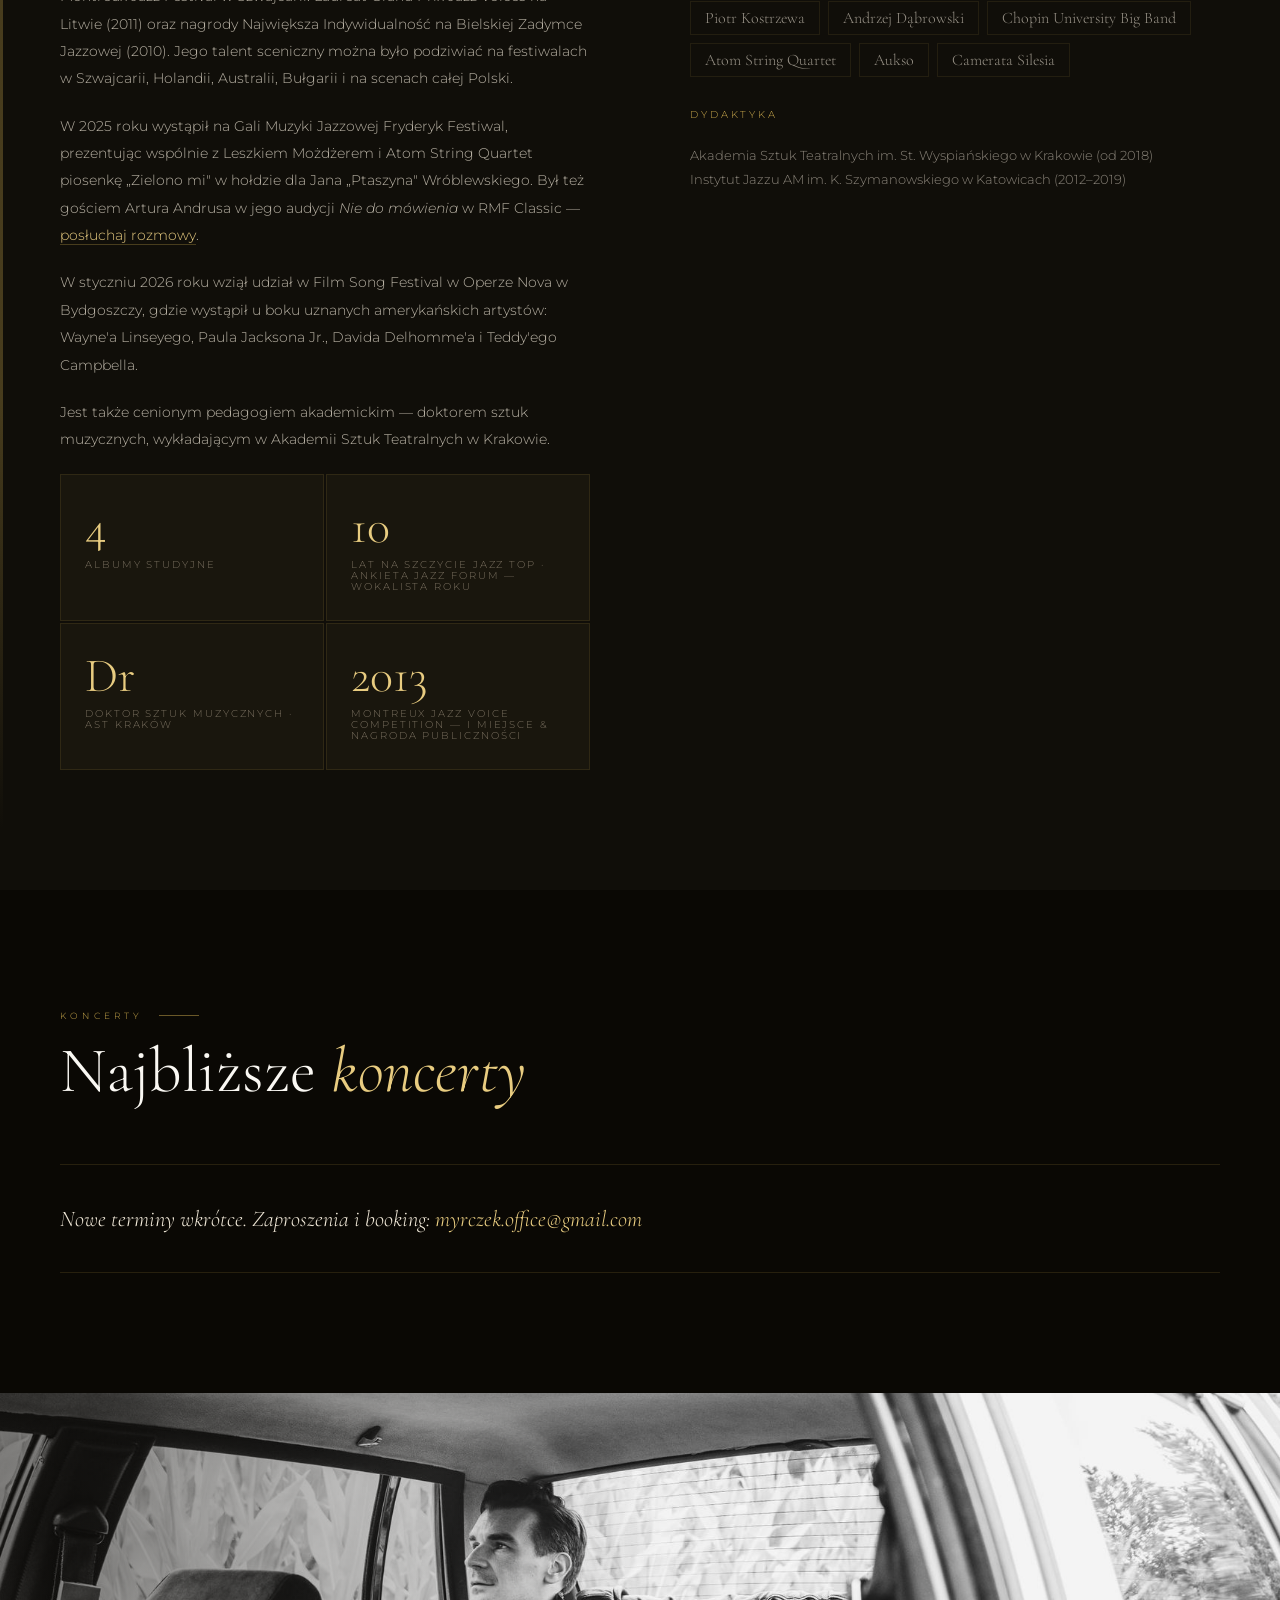
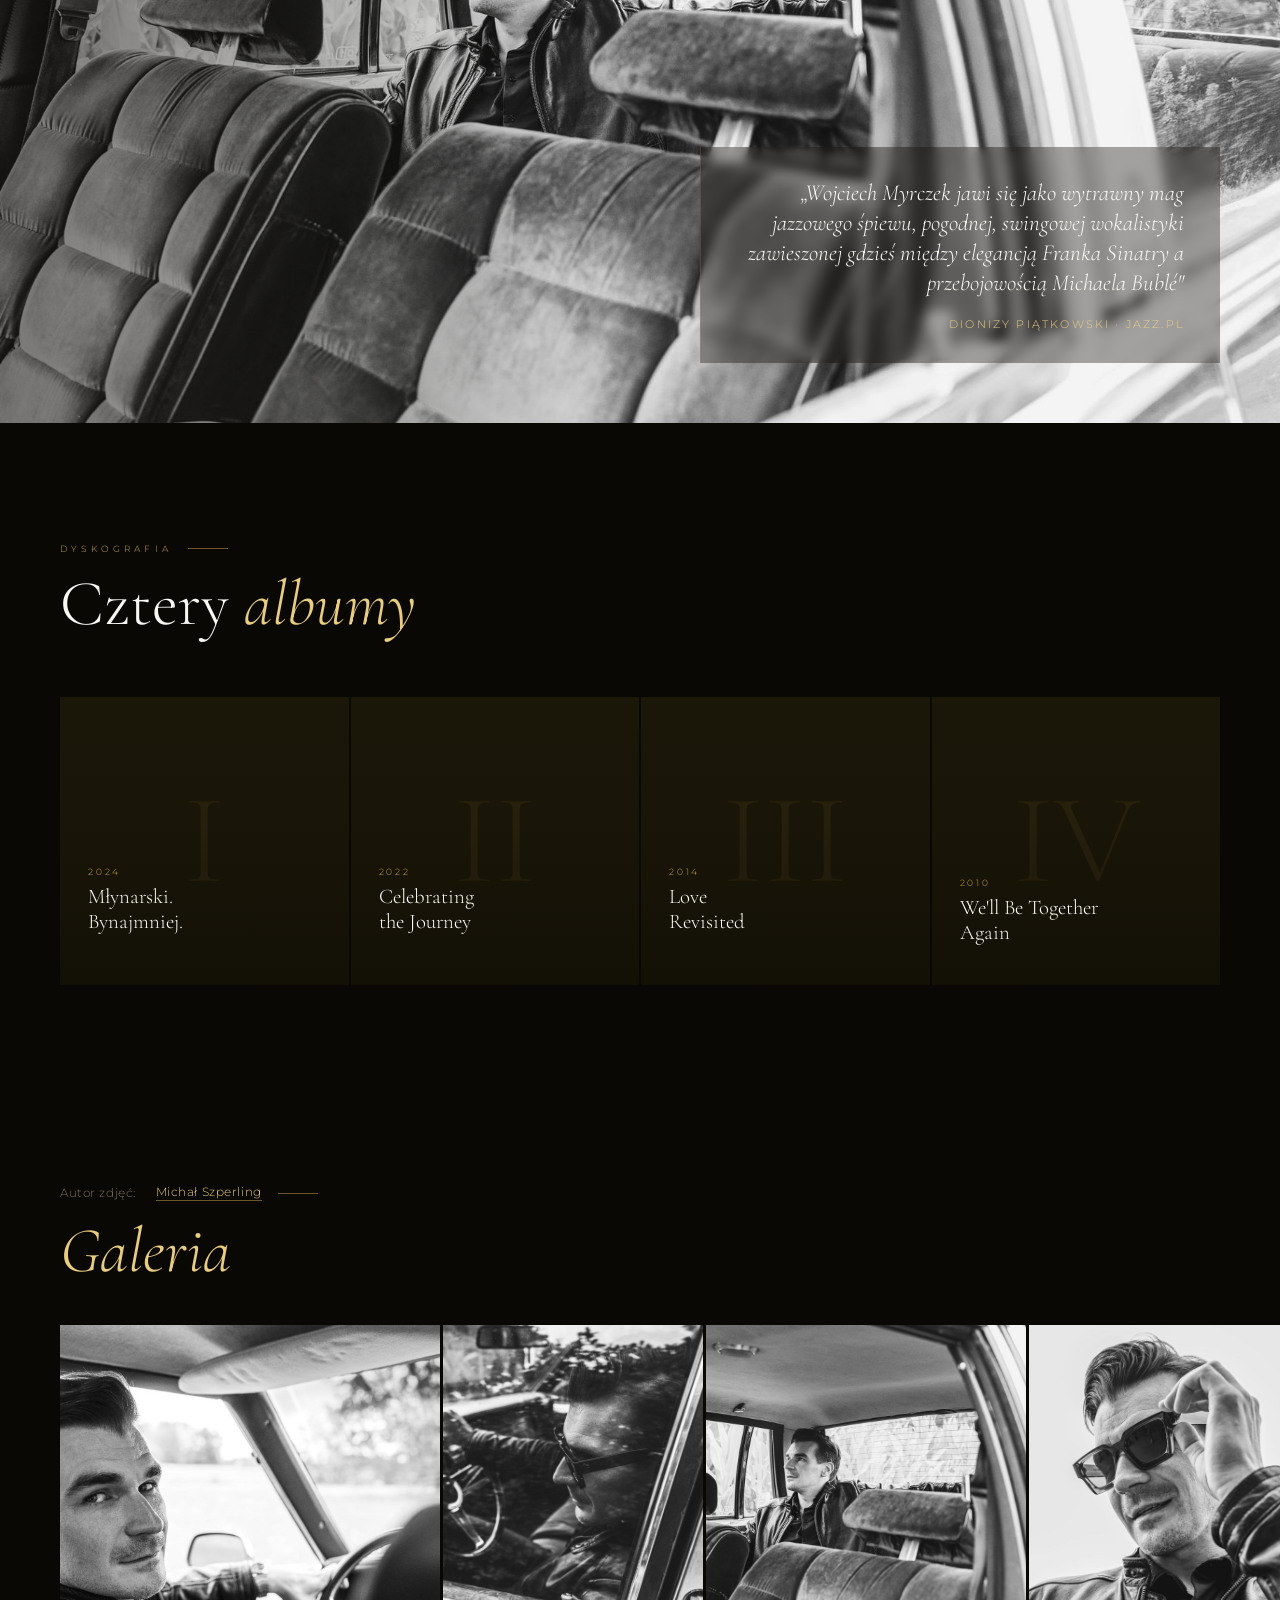
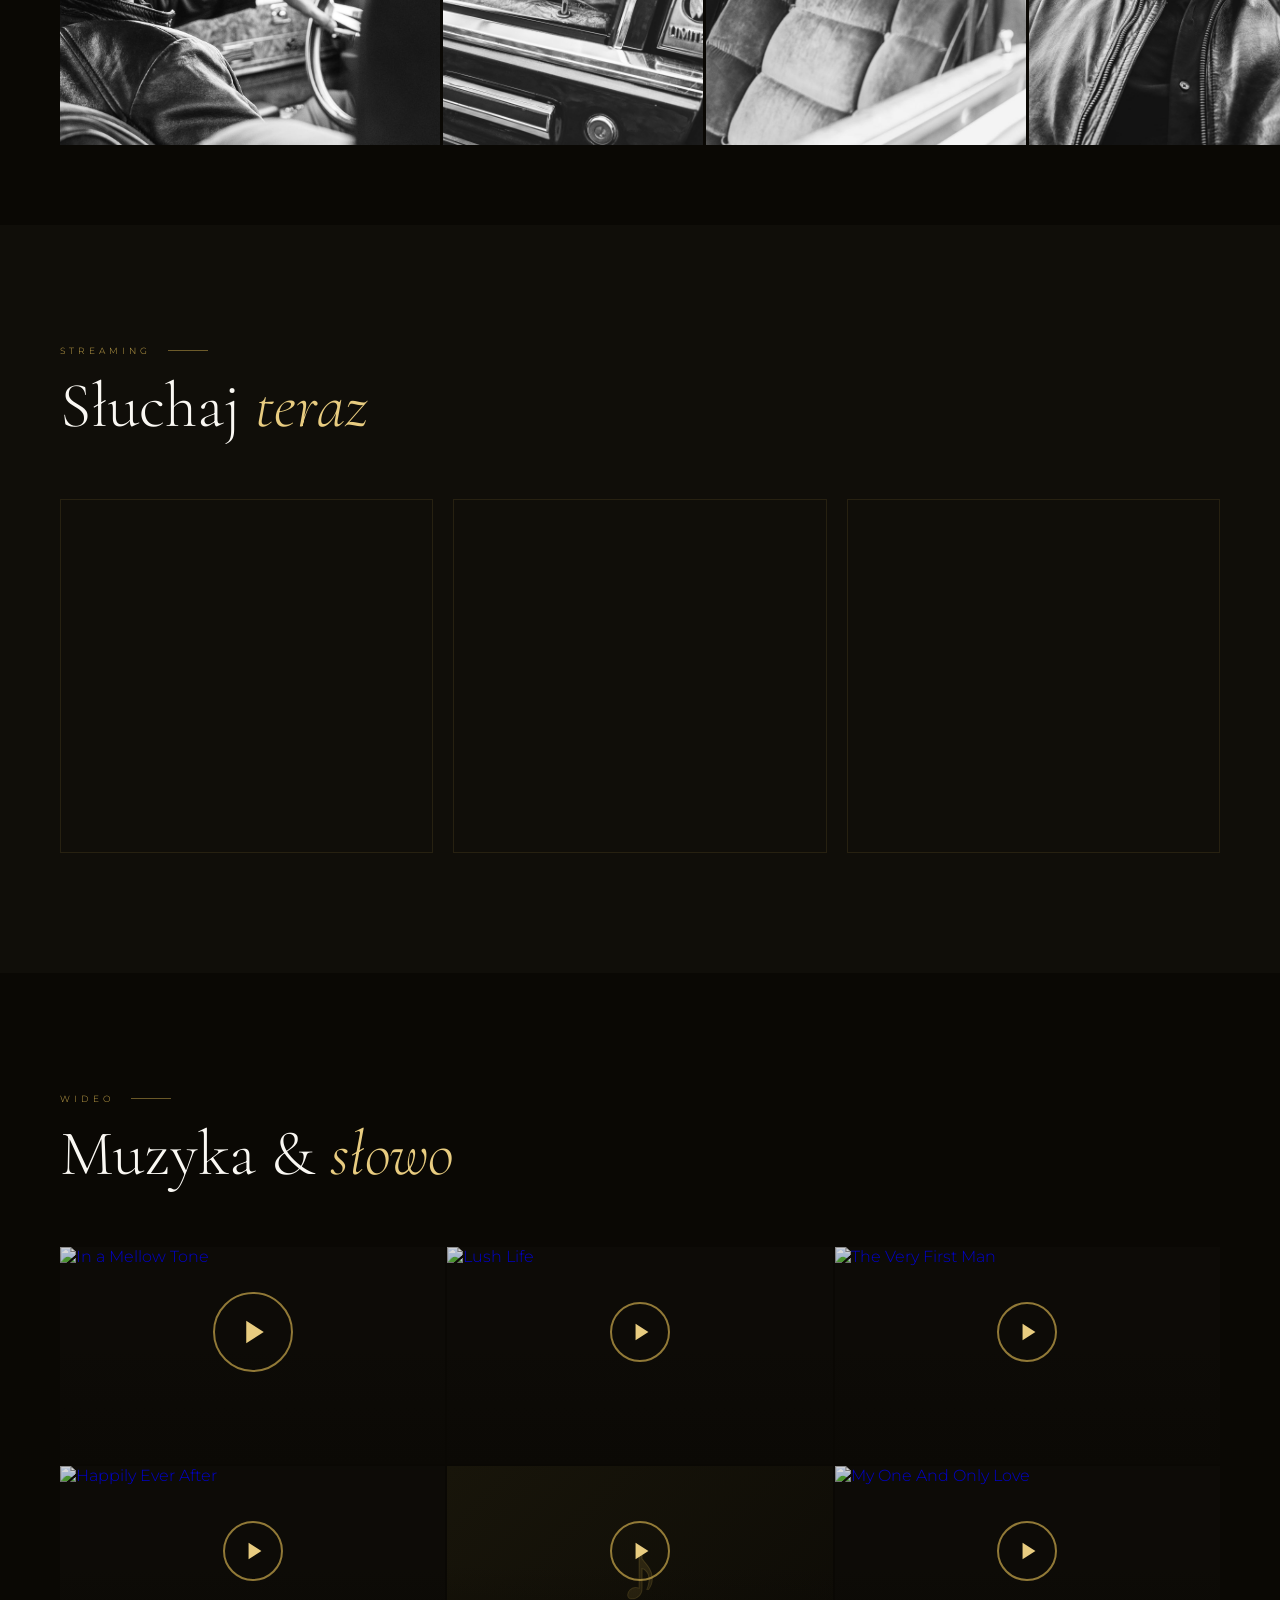
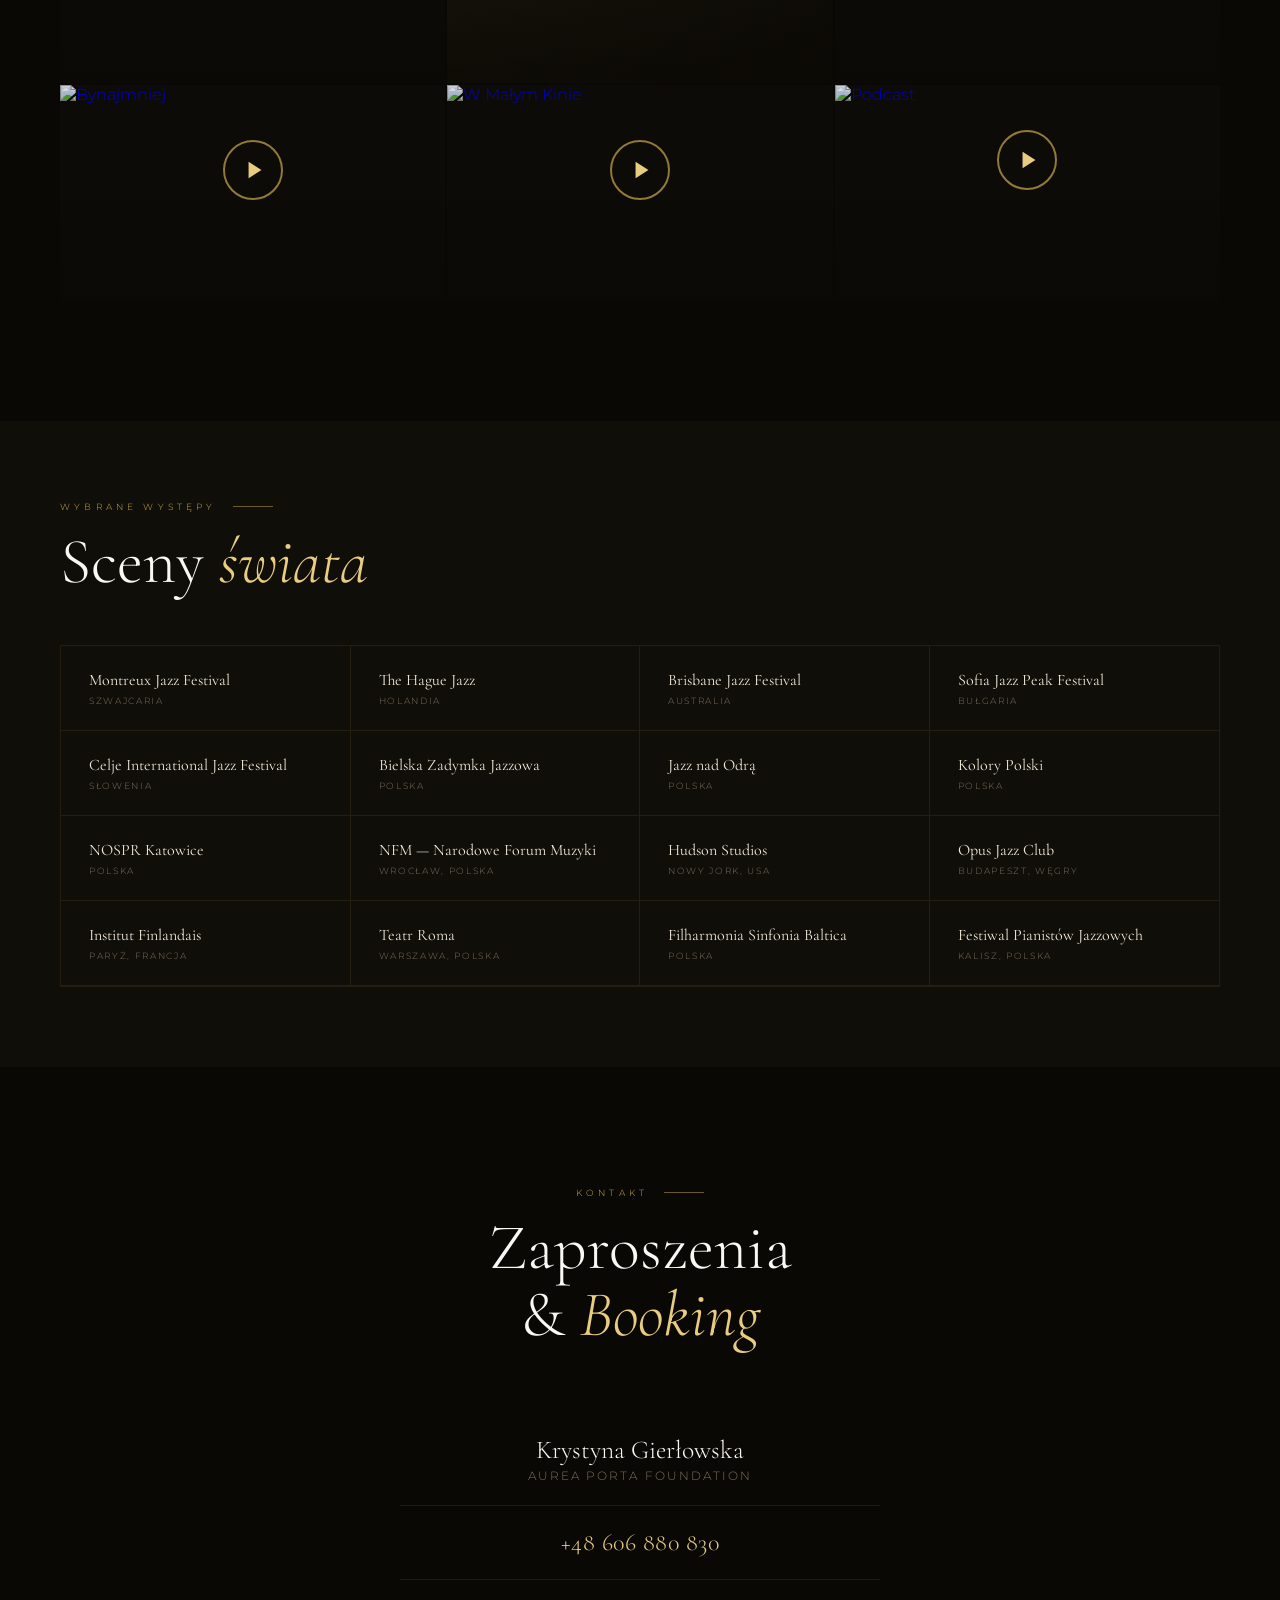
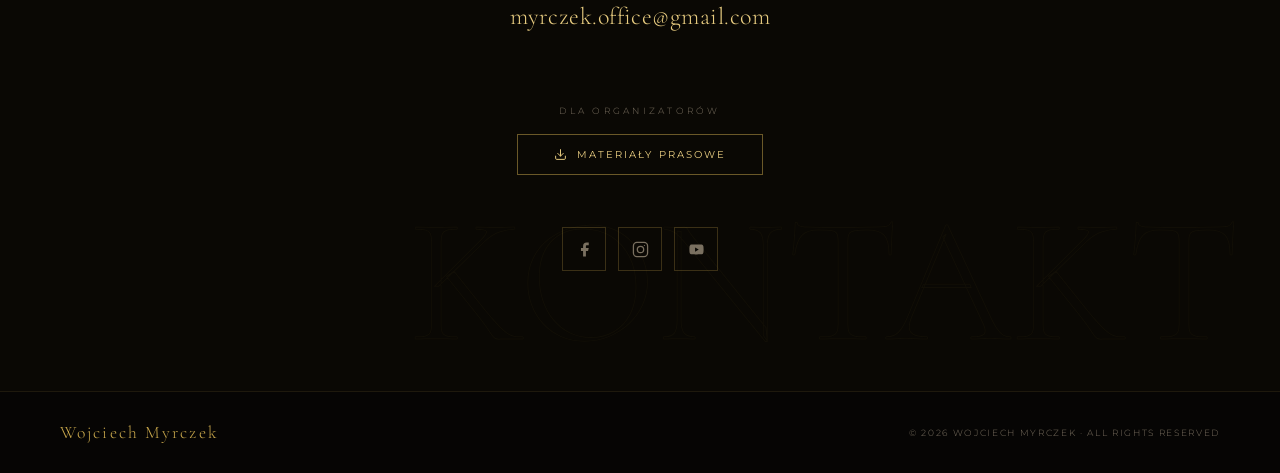
==== commit 6d182562: "Strona myrczek.com" ====
--- a/index.html
+++ b/index.html
@@ -20,7 +20,7 @@
 <link rel="icon" type="image/svg+xml" href="img/favicon.svg">
 <link rel="preconnect" href="https://fonts.googleapis.com">
 <link href="https://fonts.googleapis.com/css2?family=Cormorant+Garamond:ital,wght@0,300;0,400;0,600;1,300;1,400&family=Montserrat:wght@300;400;500;700&display=swap" rel="stylesheet">
-<link rel="stylesheet" href="style.css?v=5">
+<link rel="stylesheet" href="style.css?v=6">
 </head>
 <body>
 
@@ -253,27 +253,27 @@
   </div>
   <div class="gallery-strip" id="galleryStrip">
     <div class="gallery-item">
-      <img src="img/photo_04.jpg" alt="Wojciech Myrczek">
+      <img loading="lazy" decoding="async" src="img/photo_04.jpg" alt="Wojciech Myrczek">
       <div class="gallery-item-overlay"></div>
     </div>
     <div class="gallery-item">
-      <img src="img/photo_03.jpg" alt="Wojciech Myrczek">
+      <img loading="lazy" decoding="async" src="img/photo_03.jpg" alt="Wojciech Myrczek">
       <div class="gallery-item-overlay"></div>
     </div>
     <div class="gallery-item">
-      <img src="img/photo_05.jpg" alt="Wojciech Myrczek">
+      <img loading="lazy" decoding="async" src="img/photo_05.jpg" alt="Wojciech Myrczek">
       <div class="gallery-item-overlay"></div>
     </div>
     <div class="gallery-item">
-      <img src="img/photo_01.jpg" alt="Wojciech Myrczek">
+      <img loading="lazy" decoding="async" src="img/photo_01.jpg" alt="Wojciech Myrczek">
       <div class="gallery-item-overlay"></div>
     </div>
     <div class="gallery-item">
-      <img src="img/photo_07.jpg" alt="Wojciech Myrczek">
+      <img loading="lazy" decoding="async" src="img/photo_07.jpg" alt="Wojciech Myrczek">
       <div class="gallery-item-overlay"></div>
     </div>
     <div class="gallery-item">
-      <img src="img/photo_02.jpg" alt="Wojciech Myrczek">
+      <img loading="lazy" decoding="async" src="img/photo_02.jpg" alt="Wojciech Myrczek">
       <div class="gallery-item-overlay"></div>
     </div>
   </div>
@@ -303,7 +303,7 @@
   <div class="video-grid">
 
     <a class="video-card reveal" href="https://youtu.be/aAZbRwnMEhY" target="_blank" rel="noopener">
-      <img class="video-thumb" src="https://img.youtube.com/vi/aAZbRwnMEhY/maxresdefault.jpg" alt="In a Mellow Tone">
+      <img class="video-thumb" loading="lazy" decoding="async" src="https://img.youtube.com/vi/aAZbRwnMEhY/maxresdefault.jpg" alt="In a Mellow Tone">
       <div class="video-card-overlay">
         <div class="video-play-btn"><svg viewBox="0 0 24 24"><polygon points="5,3 19,12 5,21"/></svg></div>
         <span class="video-title">In a Mellow Tone</span>
@@ -312,7 +312,7 @@
     </a>
 
     <a class="video-card reveal" href="https://youtu.be/iKE17xJpGcc" target="_blank" rel="noopener">
-      <img class="video-thumb" src="https://img.youtube.com/vi/iKE17xJpGcc/maxresdefault.jpg" alt="Lush Life">
+      <img class="video-thumb" loading="lazy" decoding="async" src="https://img.youtube.com/vi/iKE17xJpGcc/maxresdefault.jpg" alt="Lush Life">
       <div class="video-card-overlay">
         <div class="video-play-btn"><svg viewBox="0 0 24 24"><polygon points="5,3 19,12 5,21"/></svg></div>
         <span class="video-title">Lush Life (feat. Bogusław Kaczmar)</span>
@@ -321,7 +321,7 @@
     </a>
 
     <a class="video-card reveal" href="https://youtu.be/QsvL_Qu_u9g" target="_blank" rel="noopener">
-      <img class="video-thumb" src="https://img.youtube.com/vi/QsvL_Qu_u9g/maxresdefault.jpg" alt="The Very First Man">
+      <img class="video-thumb" loading="lazy" decoding="async" src="https://img.youtube.com/vi/QsvL_Qu_u9g/maxresdefault.jpg" alt="The Very First Man">
       <div class="video-card-overlay">
         <div class="video-play-btn"><svg viewBox="0 0 24 24"><polygon points="5,3 19,12 5,21"/></svg></div>
         <span class="video-title">The Very First Man — Live Looping Session</span>
@@ -330,7 +330,7 @@
     </a>
 
     <a class="video-card reveal" href="https://youtu.be/6_2GD4rb-QE" target="_blank" rel="noopener">
-      <img class="video-thumb" src="https://img.youtube.com/vi/6_2GD4rb-QE/maxresdefault.jpg" alt="Happily Ever After">
+      <img class="video-thumb" loading="lazy" decoding="async" src="https://img.youtube.com/vi/6_2GD4rb-QE/maxresdefault.jpg" alt="Happily Ever After">
       <div class="video-card-overlay">
         <div class="video-play-btn"><svg viewBox="0 0 24 24"><polygon points="5,3 19,12 5,21"/></svg></div>
         <span class="video-title">Happily Ever After</span>
@@ -339,7 +339,7 @@
     </a>
 
     <a class="video-card reveal" href="https://youtu.be/OoZcPMq35FQ" target="_blank" rel="noopener">
-      <img class="video-thumb" src="https://img.youtube.com/vi/OoZcPMq35FQ/maxresdefault.jpg" alt="Body and Soul"
+      <img class="video-thumb" loading="lazy" decoding="async" src="https://img.youtube.com/vi/OoZcPMq35FQ/maxresdefault.jpg" alt="Body and Soul"
            onerror="this.style.display='none'; this.nextElementSibling.style.display='flex'">
       <div class="video-fallback" style="display:none"><span class="video-fallback-letter">♪</span></div>
       <div class="video-card-overlay">
@@ -350,7 +350,7 @@
     </a>
 
     <a class="video-card reveal" href="https://youtu.be/c_L1hY0FK9I" target="_blank" rel="noopener">
-      <img class="video-thumb" src="https://img.youtube.com/vi/c_L1hY0FK9I/maxresdefault.jpg" alt="My One And Only Love">
+      <img class="video-thumb" loading="lazy" decoding="async" src="https://img.youtube.com/vi/c_L1hY0FK9I/maxresdefault.jpg" alt="My One And Only Love">
       <div class="video-card-overlay">
         <div class="video-play-btn"><svg viewBox="0 0 24 24"><polygon points="5,3 19,12 5,21"/></svg></div>
         <span class="video-title">My One And Only Love</span>
@@ -359,7 +359,7 @@
     </a>
 
     <a class="video-card reveal" href="https://youtu.be/J0whf32wTCo" target="_blank" rel="noopener">
-      <img class="video-thumb" src="https://img.youtube.com/vi/J0whf32wTCo/maxresdefault.jpg" alt="Bynajmniej">
+      <img class="video-thumb" loading="lazy" decoding="async" src="https://img.youtube.com/vi/J0whf32wTCo/maxresdefault.jpg" alt="Bynajmniej">
       <div class="video-card-overlay">
         <div class="video-play-btn"><svg viewBox="0 0 24 24"><polygon points="5,3 19,12 5,21"/></svg></div>
         <span class="video-title">Bynajmniej</span>
@@ -368,7 +368,7 @@
     </a>
 
     <a class="video-card reveal" href="https://www.youtube.com/watch?v=xmYHFIMl6Ps" target="_blank" rel="noopener">
-      <img class="video-thumb" src="https://img.youtube.com/vi/xmYHFIMl6Ps/maxresdefault.jpg" alt="W Małym Kinie">
+      <img class="video-thumb" loading="lazy" decoding="async" src="https://img.youtube.com/vi/xmYHFIMl6Ps/maxresdefault.jpg" alt="W Małym Kinie">
       <div class="video-card-overlay">
         <div class="video-play-btn"><svg viewBox="0 0 24 24"><polygon points="5,3 19,12 5,21"/></svg></div>
         <span class="video-title">W Małym Kinie</span>
@@ -376,8 +376,8 @@
       </div>
     </a>
 
-    <a class="video-card reveal" href="https://www.youtube.com/watch?v=5yQ4thh2Thw" target="_blank" rel="noopener">
-      <img class="video-thumb" src="https://img.youtube.com/vi/4yQ4thh2Thw/maxresdefault.jpg" alt="Podcast">
+    <a class="video-card reveal" href="https://www.youtube.com/watch?v=4yQ4thh2Thw" target="_blank" rel="noopener">
+      <img class="video-thumb" loading="lazy" decoding="async" src="https://img.youtube.com/vi/4yQ4thh2Thw/maxresdefault.jpg" alt="Podcast">
       <div class="video-card-overlay">
         <div class="video-play-btn"><svg viewBox="0 0 24 24"><polygon points="5,3 19,12 5,21"/></svg></div>
         <span class="video-title">Od przypadkowej lekcji do najlepszego wokalisty jazzowego w Polsce</span>
@@ -520,6 +520,6 @@
   <span class="lightbox-counter" id="lbCounter"></span>
 </div>
 
-<script src="script.js?v=5"></script>
+<script src="script.js?v=6"></script>
 </body>
 </html>
